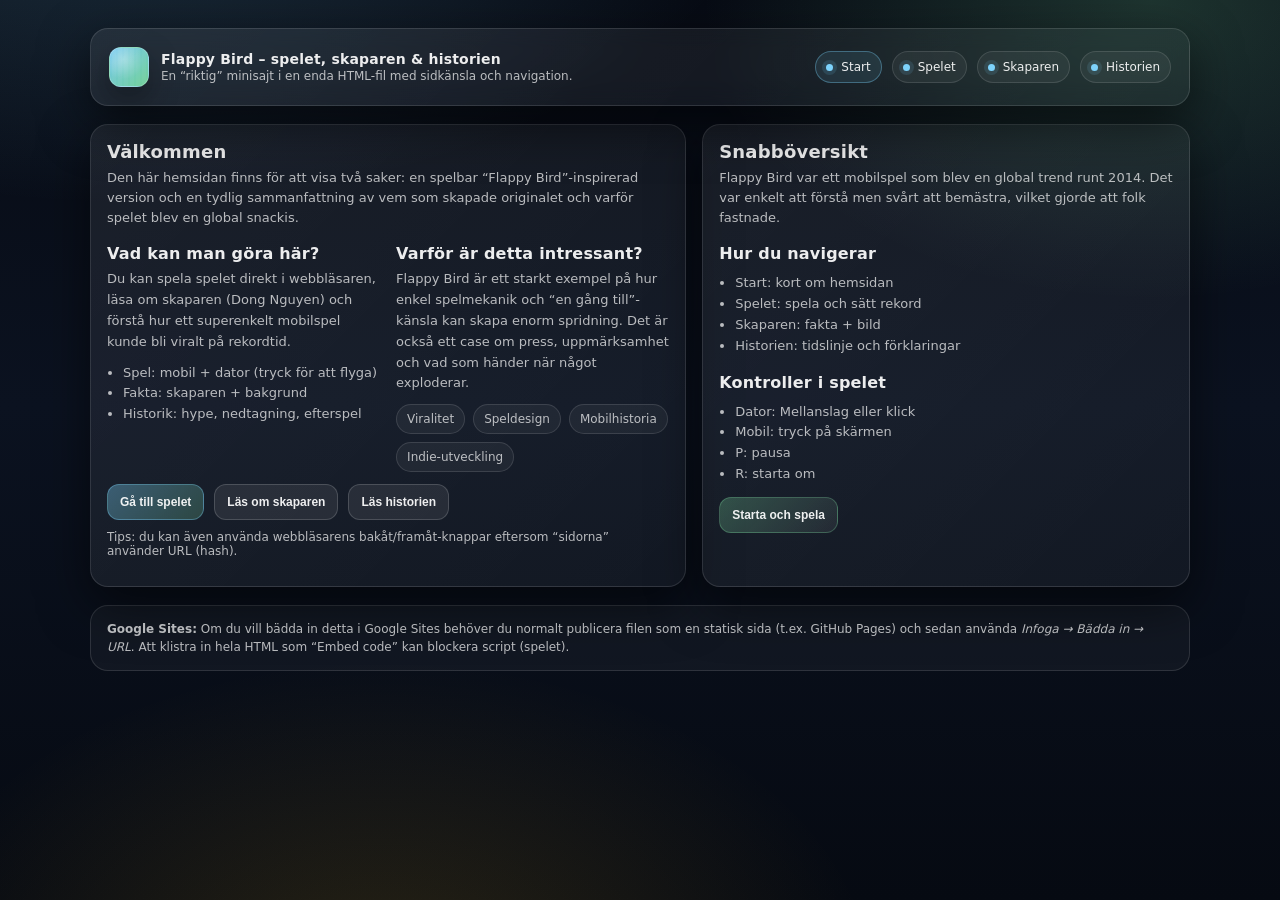
==== index.html @ 36558023 "Update the word 'Hello' to 'Goodbye'" ====
<!doctype html>
<html lang="sv">
<head>
  <meta charset="utf-8" />
  <meta name="viewport" content="width=device-width,initial-scale=1" />
  <title>Flappy Bird – Spelet, skaparen & historien</title>
  <meta name="description" content="Startsida + spel + fakta om skaparen + historien bakom Flappy Bird – i en enda HTML-fil." />
  <style>
    :root{
      --bg: #0b1220;
      --card: rgba(255,255,255,0.06);
      --card2: rgba(255,255,255,0.10);
      --text: rgba(255,255,255,0.92);
      --muted: rgba(255,255,255,0.70);
      --line: rgba(255,255,255,0.12);
      --accent: #7dd3fc;
      --good: #86efac;
      --warn: #fbbf24;
      --shadow: 0 18px 50px rgba(0,0,0,0.55);
      --radius: 18px;
    }

    *{box-sizing:border-box}
    body{
      margin:0;
      font-family: ui-sans-serif, system-ui, -apple-system, Segoe UI, Roboto, Helvetica, Arial;
      color:var(--text);
      background:
        radial-gradient(1200px 700px at 10% -20%, rgba(125,211,252,0.22), transparent 55%),
        radial-gradient(900px 600px at 90% 0%, rgba(134,239,172,0.18), transparent 50%),
        radial-gradient(900px 600px at 30% 110%, rgba(251,191,36,0.14), transparent 55%),
        linear-gradient(180deg, #070b14, #0b1220 45%, #060a12);
      min-height:100vh;
    }
    a{color:var(--accent); text-decoration:none}
    a:hover{text-decoration:underline}

    .container{
      width:min(1100px, 92vw);
      margin:0 auto;
      padding:28px 0 56px;
    }

    header{
      display:flex;
      align-items:center;
      justify-content:space-between;
      gap:16px;
      padding:18px 18px;
      border:1px solid var(--line);
      background:linear-gradient(135deg, rgba(255,255,255,0.08), rgba(255,255,255,0.04));
      border-radius:var(--radius);
      box-shadow: var(--shadow);
      position: sticky;
      top: 12px;
      backdrop-filter: blur(10px);
      z-index: 20;
    }

    @media (max-width: 880px){
      header{ position: relative; top: auto; }
    }

    .brand{
      display:flex;
      align-items:center;
      gap:12px;
      min-width: 240px;
    }
    .logo{
      width:40px;height:40px;border-radius:12px;
      background:
        radial-gradient(circle at 35% 30%, rgba(255,255,255,0.35), transparent 55%),
        linear-gradient(135deg, rgba(125,211,252,0.95), rgba(134,239,172,0.85));
      border:1px solid rgba(255,255,255,0.18);
      box-shadow: 0 12px 30px rgba(0,0,0,0.35);
      position:relative;
      overflow:hidden;
      flex: 0 0 auto;
    }
    .logo::after{
      content:"";
      position:absolute; inset:0;
      background:
        repeating-linear-gradient(90deg, rgba(0,0,0,0.18), rgba(0,0,0,0.18) 2px, transparent 2px, transparent 6px);
      opacity:0.25;
      mix-blend-mode: overlay;
    }
    .brand h1{
      font-size:14px;
      margin:0;
      letter-spacing:0.2px;
      font-weight:800;
      line-height:1.2;
    }
    .brand p{
      margin:2px 0 0;
      font-size:12px;
      color:var(--muted);
    }

    nav{
      display:flex;
      gap:10px;
      flex-wrap:wrap;
      justify-content:flex-end;
    }
    .chip{
      border:1px solid var(--line);
      background: rgba(255,255,255,0.05);
      color: var(--text);
      padding:8px 10px;
      border-radius:999px;
      font-size:12px;
      display:inline-flex;
      align-items:center;
      gap:8px;
      cursor:pointer;
      user-select:none;
      transition: transform .08s ease, background .2s ease, border-color .2s ease;
    }
    .chip:hover{
      background: rgba(255,255,255,0.08);
      border-color: rgba(255,255,255,0.20);
    }
    .chip.active{
      border-color: rgba(125,211,252,0.35);
      background: rgba(125,211,252,0.10);
    }
    .chip:active{ transform: translateY(1px); }
    .dot{
      width:7px;height:7px;border-radius:99px;background:var(--accent);
      box-shadow: 0 0 0 4px rgba(125,211,252,0.12);
    }

    .card{
      border:1px solid var(--line);
      background: linear-gradient(135deg, rgba(255,255,255,0.07), rgba(255,255,255,0.04));
      border-radius:var(--radius);
      box-shadow: var(--shadow);
      overflow:hidden;
    }
    .inner{ padding:16px; }

    .page{
      display:none;
      margin-top:18px;
    }
    .page.active{ display:block; }

    .hero{
      display:grid;
      grid-template-columns: 1.1fr 0.9fr;
      gap:16px;
      align-items:stretch;
    }
    @media (max-width: 900px){
      .hero{ grid-template-columns: 1fr; }
    }

    .title{
      display:flex; align-items:flex-start; justify-content:space-between; gap:14px;
    }
    .title h2{
      margin:0;
      font-size:18px;
      letter-spacing:0.2px;
    }
    .title p{ margin:6px 0 0; color:var(--muted); font-size:13px; line-height:1.55; }

    .grid{
      display:grid;
      grid-template-columns: 1fr;
      gap:16px;
      margin-top:16px;
    }
    @media (min-width: 900px){
      .grid{ grid-template-columns: 1fr 1fr; }
    }

    .section h3{
      margin:0 0 6px;
      font-size:16px;
      letter-spacing:0.2px;
    }
    .section p{
      margin:0;
      color:var(--muted);
      font-size:13px;
      line-height:1.6;
    }
    .bullets{
      margin:10px 0 0;
      padding-left:16px;
      color: var(--muted);
      font-size:13px;
      line-height:1.6;
    }
    .tagrow{
      display:flex;
      flex-wrap:wrap;
      gap:8px;
      margin-top:10px;
    }
    .tag{
      font-size:12px;
      color: var(--muted);
      border:1px solid var(--line);
      background: rgba(255,255,255,0.05);
      border-radius:999px;
      padding:7px 10px;
    }

    .actions{
      display:flex;
      gap:10px;
      flex-wrap:wrap;
      margin-top:12px;
    }
    button{
      border:1px solid rgba(255,255,255,0.16);
      background: rgba(255,255,255,0.08);
      color: var(--text);
      padding:10px 12px;
      border-radius:12px;
      font-size:12px;
      font-weight:800;
      cursor:pointer;
      transition: transform .08s ease, background .2s ease, border-color .2s ease;
    }
    button:hover{
      background: rgba(255,255,255,0.12);
      border-color: rgba(255,255,255,0.22);
    }
    button:active{ transform: translateY(1px); }
    button.primary{
      background: linear-gradient(135deg, rgba(125,211,252,0.35), rgba(134,239,172,0.20));
      border-color: rgba(125,211,252,0.35);
    }
    button.good{
      background: linear-gradient(135deg, rgba(134,239,172,0.25), rgba(255,255,255,0.06));
      border-color: rgba(134,239,172,0.25);
    }

    /* --- Game UI --- */
    .gameWrap{ padding: 14px 14px 16px; }
    .gameTop{
      display:flex;
      gap:10px;
      align-items:center;
      justify-content:space-between;
      flex-wrap:wrap;
      margin-bottom:10px;
    }
    .pill{
      display:inline-flex;
      gap:10px;
      align-items:center;
      border:1px solid var(--line);
      background: rgba(0,0,0,0.20);
      padding:8px 10px;
      border-radius:999px;
      font-size:12px;
      color: var(--muted);
    }
    .pill b{ color: var(--text); font-weight:900; letter-spacing:0.3px; }
    .btns{ display:flex; gap:8px; flex-wrap:wrap; }

    .canvasShell{
      border:1px solid rgba(255,255,255,0.14);
      border-radius:16px;
      background: rgba(0,0,0,0.25);
      overflow:hidden;
      position:relative;
    }
    canvas{ display:block; width:100%; height:auto; aspect-ratio: 9 / 14; }

    .overlay{
      position:absolute; inset:0;
      display:flex;
      align-items:center;
      justify-content:center;
      text-align:center;
      padding:18px;
      background: rgba(0,0,0,0.40);
      backdrop-filter: blur(6px);
    }
    .overlay.hidden{ display:none; }
    .panel{
      width:min(420px, 92%);
      border-radius:16px;
      border:1px solid rgba(255,255,255,0.16);
      background: linear-gradient(135deg, rgba(255,255,255,0.10), rgba(255,255,255,0.05));
      padding:16px;
      box-shadow: 0 25px 70px rgba(0,0,0,0.55);
    }
    .panel h3{
      margin:0 0 8px;
      font-size:16px;
      letter-spacing:0.2px;
    }
    .panel p{ margin:0; color: var(--muted); font-size:13px; line-height:1.45; }
    .panel .row{
      display:flex; gap:10px; justify-content:center; flex-wrap:wrap;
      margin-top:12px;
    }
    .kbd{
      display:inline-flex;
      align-items:center;
      gap:8px;
      border:1px solid rgba(255,255,255,0.14);
      padding:8px 10px;
      border-radius:12px;
      background: rgba(0,0,0,0.22);
      color: var(--muted);
      font-size:12px;
    }
    .kbd span{
      color: var(--text);
      font-weight:900;
      letter-spacing:0.2px;
    }

    /* --- Creator image --- */
    .creatorRow{
      display:grid;
      grid-template-columns: 0.85fr 1.15fr;
      gap:16px;
      align-items:start;
    }
    @media (max-width: 900px){
      .creatorRow{ grid-template-columns: 1fr; }
    }
    .photo{
      border:1px solid rgba(255,255,255,0.14);
      border-radius:16px;
      overflow:hidden;
      background: rgba(0,0,0,0.25);
    }
    .photo img{
      width:100%;
      display:block;
      aspect-ratio: 16 / 10;
      object-fit: cover;
    }
    .caption{
      padding:10px 12px;
      color: var(--muted);
      font-size:12px;
      border-top:1px solid rgba(255,255,255,0.12);
      background: rgba(0,0,0,0.18);
      line-height:1.45;
    }

    footer{
      margin-top:18px;
      padding:14px 16px;
      border:1px solid var(--line);
      background: rgba(255,255,255,0.04);
      border-radius:var(--radius);
      color: var(--muted);
      font-size:12px;
      line-height:1.5;
    }
    .small{ font-size:12px; color: var(--muted); }
  </style>
</head>

<body>
  <div class="container">
    <header>
      <div class="brand">
        <div class="logo" aria-hidden="true"></div>
        <div>
          <h1>Flappy Bird – spelet, skaparen & historien</h1>
          <p>En “riktig” minisajt i en enda HTML-fil med sidkänsla och navigation.</p>
        </div>
      </div>

      <nav aria-label="Meny">
        <div class="chip" data-route="#start"><span class="dot"></span> Start</div>
        <div class="chip" data-route="#spel"><span class="dot"></span> Spelet</div>
        <div class="chip" data-route="#skaparen"><span class="dot"></span> Skaparen</div>
        <div class="chip" data-route="#historien"><span class="dot"></span> Historien</div>
      </nav>
    </header>

    <!-- STARTSIDA -->
    <section class="page" id="page-start" aria-label="Startsida">
      <div class="hero">
        <div class="card">
          <div class="inner">
            <div class="title">
              <div>
                <h2>Välkommen</h2>
                <p>
                  Den här hemsidan finns för att visa två saker: en spelbar “Flappy Bird”-inspirerad version
                  och en tydlig sammanfattning av vem som skapade originalet och varför spelet blev en global snackis.
                </p>
              </div>
            </div>

            <div class="grid">
              <div class="section">
                <h3>Vad kan man göra här?</h3>
                <p>
                  Du kan spela spelet direkt i webbläsaren, läsa om skaparen (Dong Nguyen) och förstå
                  hur ett superenkelt mobilspel kunde bli viralt på rekordtid.
                </p>
                <ul class="bullets">
                  <li>Spel: mobil + dator (tryck för att flyga)</li>
                  <li>Fakta: skaparen + bakgrund</li>
                  <li>Historik: hype, nedtagning, efterspel</li>
                </ul>
              </div>

              <div class="section">
                <h3>Varför är detta intressant?</h3>
                <p>
                  Flappy Bird är ett starkt exempel på hur enkel spelmekanik och “en gång till”-känsla kan skapa
                  enorm spridning. Det är också ett case om press, uppmärksamhet och vad som händer när något exploderar.
                </p>
                <div class="tagrow">
                  <div class="tag">Viralitet</div>
                  <div class="tag">Speldesign</div>
                  <div class="tag">Mobilhistoria</div>
                  <div class="tag">Indie-utveckling</div>
                </div>
              </div>
            </div>

            <div class="actions">
              <button class="primary" data-route="#spel">Gå till spelet</button>
              <button data-route="#skaparen">Läs om skaparen</button>
              <button data-route="#historien">Läs historien</button>
            </div>

            <p class="small" style="margin-top:10px;">
              Tips: du kan även använda webbläsarens bakåt/framåt-knappar eftersom “sidorna” använder URL (hash).
            </p>
          </div>
        </div>

        <div class="card">
          <div class="inner">
            <div class="title">
              <div>
                <h2>Snabböversikt</h2>
                <p>
                  Flappy Bird var ett mobilspel som blev en global trend runt 2014.
                  Det var enkelt att förstå men svårt att bemästra, vilket gjorde att folk fastnade.
                </p>
              </div>
            </div>

            <div class="grid" style="grid-template-columns: 1fr;">
              <div class="section">
                <h3>Hur du navigerar</h3>
                <ul class="bullets">
                  <li>Start: kort om hemsidan</li>
                  <li>Spelet: spela och sätt rekord</li>
                  <li>Skaparen: fakta + bild</li>
                  <li>Historien: tidslinje och förklaringar</li>
                </ul>
              </div>

              <div class="section">
                <h3>Kontroller i spelet</h3>
                <ul class="bullets">
                  <li>Dator: Mellanslag eller klick</li>
                  <li>Mobil: tryck på skärmen</li>
                  <li>P: pausa</li>
                  <li>R: starta om</li>
                </ul>
              </div>
            </div>

            <div class="actions">
              <button class="good" data-route="#spel">Starta och spela</button>
            </div>
          </div>
        </div>
      </div>
    </section>

    <!-- SPEL -->
    <section class="page" id="page-spel" aria-label="Spelet">
      <div class="card">
        <div class="gameWrap">
          <div class="gameTop">
            <div class="pill" title="Poäng">
              Poäng: <b id="score">0</b> • Bästa: <b id="best">0</b>
            </div>
            <div class="btns">
              <button class="primary" id="startBtn">Starta</button>
              <button id="restartBtn">Starta om</button>
              <button id="pauseBtn">Pausa</button>
              <button id="backToStartBtn">Till startsidan</button>
            </div>
          </div>

          <div class="canvasShell">
            <canvas id="game" width="450" height="700" aria-label="Flappy Bird-inspirerat spel"></canvas>

            <div class="overlay" id="startOverlay">
              <div class="panel">
                <h3>Tryck för att flyga</h3>
                <p>
                  Dator: <b>MELLANSLAG</b> eller klick.<br/>
                  Mobil: tryck på skärmen.
                </p>
                <div class="row">
                  <div class="kbd">Kontroll: <span>Space</span> / <span>Tap</span></div>
                  <button class="primary" id="overlayStart">Starta spelet</button>
                </div>
                <p class="small" style="margin-top:10px;">
                  Tips: små, jämna tryck är bättre än paniktryck.
                </p>
              </div>
            </div>

            <div class="overlay hidden" id="gameOverOverlay">
              <div class="panel">
                <h3>Game Over</h3>
                <p>Du kraschade. Vill du försöka igen?</p>
                <div class="row">
                  <div class="kbd">Poäng: <span id="finalScore">0</span></div>
                  <button class="primary" id="overlayRestart">Starta om</button>
                </div>
              </div>
            </div>
          </div>

          <div class="tagrow" aria-label="Info">
            <div class="tag">Canvas • Ingen backend</div>
            <div class="tag">Mobilvänlig</div>
            <div class="tag">Poäng + Bästa</div>
            <div class="tag">Paus + Restart</div>
          </div>
        </div>
      </div>
    </section>

    <!-- SKAPAREN -->
    <section class="page" id="page-skaparen" aria-label="Skaparen">
      <div class="card">
        <div class="inner">
          <div class="title">
            <div>
              <h2>Skaparen</h2>
              <p>
                Flappy Bird skapades av den vietnamesiske utvecklaren <b>Dong Nguyen</b> (Nguyễn Hà Đông),
                via hans indie-studio <b>.Gears</b>. Spelet visar hur en enkel idé kan bli ett globalt fenomen.
              </p>
            </div>
          </div>

          <div class="creatorRow" style="margin-top:12px;">
            <div class="photo">
              <!-- Bildkälla: ABC News (direktlänk till bild) -->
              <img
                src="https://s.abcnews.com/images/Technology/gty_flappy_bird_nguyen_ha_dong_wy_140211_16x9_992.jpg?w=1200"
                alt="Dong Nguyen i en kaffebar i Hanoi (2014)"
                loading="lazy"
              />
              <div class="caption">
                Dong Nguyen (2014). Foto används här som illustration. Källa: ABC News / AFP/Getty.
              </div>
            </div>

            <div class="section">
              <h3>Vem är han?</h3>
              <p>
                Dong Nguyen är en indie-utvecklare från Vietnam. Han har beskrivit att han gillar en minimalistisk
                designfilosofi: ett spel, en tydlig idé, och sedan finslipa känslan tills det blir “tight”.
              </p>

              <ul class="bullets">
                <li>Indie-utvecklare (små team/solo)</li>
                <li>Skapade Flappy Bird 2013</li>
                <li>Studio: .Gears</li>
              </ul>

              <h3 style="margin-top:12px;">Varför han blev känd</h3>
              <p>
                När spelet toppade listor och spreds viralt blev han snabbt en central person i nyheter och sociala medier.
                Det ökade trycket runt spelet är en del av berättelsen.
              </p>

              <div class="actions">
                <button class="primary" data-route="#spel">Spela spelet</button>
                <button data-route="#historien">Gå till historien</button>
                <button data-route="#start">Till startsidan</button>
              </div>
            </div>
          </div>

          <div class="tagrow" style="margin-top:12px;">
            <div class="tag">Indie</div>
            <div class="tag">.Gears</div>
            <div class="tag">Viral framgång</div>
            <div class="tag">Mobilspel</div>
          </div>
        </div>
      </div>
    </section>

    <!-- HISTORIEN -->
    <section class="page" id="page-historien" aria-label="Historien">
      <div class="card">
        <div class="inner">
          <div class="title">
            <div>
              <h2>Historien bakom Flappy Bird</h2>
              <p>
                Flappy Bird släpptes 2013 men blev en “sleeper hit” som exploderade i början av 2014.
                Spelets enkelhet + höga svårighetsgrad gjorde att folk delade klipp, reaktioner och rekordförsök.
              </p>
            </div>
          </div>

          <div class="grid">
            <div class="section">
              <h3>Varför spelet fastnade</h3>
              <p>
                Spelet har en extremt tydlig loop: du dör snabbt, startar om direkt och känner att “nästa gång går det”.
                Den här typen av friktion + korta rundor kan skapa stark motivation att försöka igen.
              </p>
              <ul class="bullets">
                <li>Korta försök (snabb feedback)</li>
                <li>Enkel kontroll (1 knapp / 1 tryck)</li>
                <li>Svårt att bemästra (precision)</li>
              </ul>
            </div>

            <div class="section">
              <h3>En förenklad tidslinje</h3>
              <ul class="bullets">
                <li><b>2013:</b> Spelet släpps på iOS.</li>
                <li><b>Jan 2014:</b> Stiger snabbt på topplistor och blir viralt.</li>
                <li><b>Feb 2014:</b> Skaparen tar ned spelet från appbutikerna.</li>
                <li><b>Efteråt:</b> Flappy Bird blir ett internetfenomen och inspirerar många kopior.</li>
              </ul>
              <p class="small" style="margin-top:10px;">
                Den här hemsidan är en skol-/projektvänlig sammanfattning med en spelbar inspirerad variant.
              </p>
            </div>
          </div>

          <div class="section" style="margin-top:12px;">
            <h3>Vad man kan lära sig av caset</h3>
            <p>
              Flappy Bird visar hur speldesign inte alltid handlar om “mest content”, utan om känsla, tempo och tydliga regler.
              Samtidigt är det ett case om press, uppmärksamhet och hur snabbt något kan skala bortom vad skaparen tänkt.
            </p>
            <div class="actions">
              <button class="primary" data-route="#spel">Gå till spelet</button>
              <button data-route="#skaparen">Till skaparen</button>
              <button data-route="#start">Till startsidan</button>
            </div>
          </div>

          <div class="tagrow" style="margin-top:12px;">
            <div class="tag">Spel-loop</div>
            <div class="tag">Svårighetskurva</div>
            <div class="tag">Viralitet</div>
            <div class="tag">Kulturfenomen</div>
          </div>
        </div>
      </div>
    </section>

    <footer>
      <b>Google Sites:</b> Om du vill bädda in detta i Google Sites behöver du normalt publicera filen som en statisk sida (t.ex. GitHub Pages)
      och sedan använda <i>Infoga → Bädda in → URL</i>. Att klistra in hela HTML som “Embed code” kan blockera script (spelet).
    </footer>
  </div>

  <script>
    // =========================
    // ROUTER (hash-baserade “sidor”)
    // =========================
    const routes = {
      "#start": "page-start",
      "#spel": "page-spel",
      "#skaparen": "page-skaparen",
      "#historien": "page-historien"
    };

    function setActiveNav(hash){
      document.querySelectorAll("nav .chip").forEach(ch => {
        ch.classList.toggle("active", ch.getAttribute("data-route") === hash);
      });
    }

    function showPage(hash){
      if (!routes[hash]) hash = "#start";
      const pageId = routes[hash];

      document.querySelectorAll(".page").forEach(p => p.classList.remove("active"));
      const page = document.getElementById(pageId);
      if (page) page.classList.add("active");

      setActiveNav(hash);

      // Pausa spelet om man lämnar spelsidan
      if (hash !== "#spel") gameSetSoftPaused(true);
      if (hash === "#spel") gameSetSoftPaused(false);
    }

    function go(hash){
      if (!routes[hash]) hash = "#start";
      if (location.hash !== hash) location.hash = hash;
      else showPage(hash);
    }

    document.querySelectorAll("[data-route]").forEach(el => {
      el.addEventListener("click", () => go(el.getAttribute("data-route")));
    });

    window.addEventListener("hashchange", () => showPage(location.hash));

    // Standard-route
    if (!location.hash) location.hash = "#start";
    showPage(location.hash);

    // =========================
    // FLAPPY-STYLE GAME (canvas)
    // =========================
    const canvas = document.getElementById("game");
    const ctx = canvas.getContext("2d");

    const scoreEl = document.getElementById("score");
    const bestEl  = document.getElementById("best");

    const startOverlay = document.getElementById("startOverlay");
    const gameOverOverlay = document.getElementById("gameOverOverlay");
    const finalScoreEl = document.getElementById("finalScore");

    const startBtn = document.getElementById("startBtn");
    const restartBtn = document.getElementById("restartBtn");
    const pauseBtn = document.getElementById("pauseBtn");
    const overlayStart = document.getElementById("overlayStart");
    const overlayRestart = document.getElementById("overlayRestart");
    const backToStartBtn = document.getElementById("backToStartBtn");

    backToStartBtn.addEventListener("click", () => go("#start"));

    const STORAGE_KEY = "flappy_history_best_v2";
    let bestScore = Number(localStorage.getItem(STORAGE_KEY) || 0);
    bestEl.textContent = bestScore;

    // Canvas scaling (HiDPI)
    function fitCanvas() {
      const rect = canvas.getBoundingClientRect();
      const dpr = Math.max(1, Math.min(2, window.devicePixelRatio || 1));
      const w = Math.round(rect.width * dpr);
      const h = Math.round((rect.width * (700/450)) * dpr); // keep ratio
      canvas.width = w;
      canvas.height = h;
    }
    window.addEventListener("resize", fitCanvas);
    setTimeout(fitCanvas, 50);

    // Game state
    let running = false;
    let paused = false;
    let softPaused = false; // auto-paus när man byter “sida”
    let gameOver = false;

    const state = {
      t: 0,
      speed: 2.6,
      gravity: 0.55,
      flap: -9.2,
      gap: 160,
      pipeW: 78,
      pipeEvery: 105,
      groundH: 78,
      score: 0,
      pipes: [],
      bird: { x: 0, y: 0, vy: 0, r: 16 }
    };

    function gameSetSoftPaused(val){
      softPaused = !!val;
    }

    function resetGame() {
      state.t = 0;
      state.speed = 2.6;
      state.gravity = 0.55;
      state.flap = -9.2;
      state.gap = 160;
      state.pipeW = 78;
      state.pipeEvery = 105;
      state.score = 0;
      state.pipes = [];
      state.bird.x = canvas.width * 0.28;
      state.bird.y = canvas.height * 0.42;
      state.bird.vy = 0;
      state.bird.r = Math.max(14, Math.min(18, canvas.width * 0.035));

      scoreEl.textContent = "0";
      gameOver = false;
      paused = false;
      pauseBtn.textContent = "Pausa";

      startOverlay.classList.add("hidden");
      gameOverOverlay.classList.add("hidden");
    }

    function setGameOver() {
      running = false;
      gameOver = true;
      finalScoreEl.textContent = state.score;

      if (state.score > bestScore) {
        bestScore = state.score;
        localStorage.setItem(STORAGE_KEY, String(bestScore));
        bestEl.textContent = bestScore;
      }
      gameOverOverlay.classList.remove("hidden");
    }

    function spawnPipe() {
      const marginTop = 60;
      const marginBottom = state.groundH + 80;
      const available = canvas.height - marginTop - marginBottom - state.gap;
      const topH = marginTop + Math.random() * Math.max(60, available);
      state.pipes.push({ x: canvas.width + state.pipeW, topH, passed: false });
    }

    function flap() {
      // Bara reagera om man är på spelsidan
      if (location.hash !== "#spel") return;

      if (!running && !gameOver) startGame();
      if (gameOver) return;
      if (paused || softPaused) return;
      state.bird.vy = state.flap;
    }

    function startGame() {
      resetGame();
      running = true;
      startOverlay.classList.add("hidden");
    }

    function restartGame() {
      resetGame();
      running = true;
    }

    function togglePause() {
      if (gameOver) return;
      if (!running) return;
      paused = !paused;
      pauseBtn.textContent = paused ? "Fortsätt" : "Pausa";
    }

    // Buttons
    startBtn.addEventListener("click", () => { if (!running) startGame(); });
    restartBtn.addEventListener("click", () => restartGame());
    pauseBtn.addEventListener("click", () => togglePause());
    overlayStart.addEventListener("click", () => startGame());
    overlayRestart.addEventListener("click", () => restartGame());

    // Keyboard
    window.addEventListener("keydown", (e) => {
      if (e.code === "Space") { e.preventDefault(); flap(); }
      if (e.code === "KeyP") { e.preventDefault(); if (location.hash === "#spel") togglePause(); }
      if (e.code === "KeyR") { e.preventDefault(); if (location.hash === "#spel") restartGame(); }
    }, { passive:false });

    // Touch/click on canvas
    canvas.addEventListener("pointerdown", (e) => {
      e.preventDefault();
      flap();
    }, { passive:false });

    // Drawing helpers
    function roundRect(x,y,w,h,r){
      const rr = Math.min(r, w/2, h/2);
      ctx.beginPath();
      ctx.moveTo(x+rr, y);
      ctx.arcTo(x+w, y, x+w, y+h, rr);
      ctx.arcTo(x+w, y+h, x, y+h, rr);
      ctx.arcTo(x, y+h, x, y, rr);
      ctx.arcTo(x, y, x+w, y, rr);
      ctx.closePath();
    }

    function drawBackground() {
      const g = ctx.createLinearGradient(0,0,0,canvas.height);
      g.addColorStop(0, "rgba(125,211,252,0.18)");
      g.addColorStop(0.55, "rgba(255,255,255,0.02)");
      g.addColorStop(1, "rgba(0,0,0,0.25)");
      ctx.fillStyle = g;
      ctx.fillRect(0,0,canvas.width,canvas.height);

      ctx.globalAlpha = 0.18;
      for (let i=0;i<28;i++){
        const x = (i*97 + (state.t*0.2)) % canvas.width;
        const y = (i*53) % (canvas.height*0.65);
        ctx.beginPath();
        ctx.arc(x, y, 1.3, 0, Math.PI*2);
        ctx.fillStyle = "white";
        ctx.fill();
      }
      ctx.globalAlpha = 1;

      ctx.globalAlpha = 0.20;
      ctx.fillStyle = "rgba(134,239,172,0.55)";
      ctx.beginPath();
      const baseY = canvas.height - state.groundH - 38;
      ctx.moveTo(0, baseY);
      for (let x=0; x<=canvas.width; x+=30){
        const y = baseY - 18*Math.sin((x+state.t*1.1)/90) - 9*Math.sin((x+state.t*0.9)/44);
        ctx.lineTo(x, y);
      }
      ctx.lineTo(canvas.width, canvas.height);
      ctx.lineTo(0, canvas.height);
      ctx.closePath();
      ctx.fill();
      ctx.globalAlpha = 1;
    }

    function drawGround() {
      const y = canvas.height - state.groundH;
      ctx.fillStyle = "rgba(0,0,0,0.35)";
      ctx.fillRect(0, y, canvas.width, state.groundH);

      ctx.fillStyle = "rgba(255,255,255,0.12)";
      ctx.fillRect(0, y, canvas.width, 2);

      ctx.globalAlpha = 0.18;
      const stripeW = 26;
      const offset = (state.t * state.speed * 2) % (stripeW*2);
      for (let x=-offset; x<canvas.width+stripeW*2; x+=stripeW*2){
        ctx.fillStyle = "rgba(255,255,255,0.35)";
        ctx.fillRect(x, y+16, stripeW, 10);
      }
      ctx.globalAlpha = 1;
    }

    function drawPipes() {
      const pipeColor = "rgba(125,211,252,0.22)";
      const pipeEdge  = "rgba(255,255,255,0.20)";
      const pipeDark  = "rgba(0,0,0,0.25)";

      for (const p of state.pipes) {
        const x = p.x;
        const topH = p.topH;
        const gap = state.gap;
        const yTop = 0;
        const yBottom = topH + gap;
        const bottomH = (canvas.height - state.groundH) - yBottom;

        ctx.fillStyle = pipeColor;
        roundRect(x, yTop, state.pipeW, topH, 14);
        ctx.fill();

        ctx.fillStyle = pipeColor;
        roundRect(x, yBottom, state.pipeW, bottomH, 14);
        ctx.fill();

        ctx.strokeStyle = pipeEdge;
        ctx.lineWidth = 2;
        ctx.stroke();

        ctx.fillStyle = pipeDark;
        roundRect(x-6, topH-22, state.pipeW+12, 22, 12);
        ctx.fill();

        ctx.fillStyle = pipeDark;
        roundRect(x-6, yBottom, state.pipeW+12, 22, 12);
        ctx.fill();
      }
    }

    function drawBird() {
      const b = state.bird;
      ctx.save();
      ctx.translate(b.x, b.y);
      const tilt = Math.max(-0.6, Math.min(0.8, b.vy / 12));
      ctx.rotate(tilt);

      ctx.globalAlpha = 0.25;
      ctx.beginPath();
      ctx.ellipse(4, 10, b.r*0.85, b.r*0.55, 0, 0, Math.PI*2);
      ctx.fillStyle = "rgba(0,0,0,0.55)";
      ctx.fill();
      ctx.globalAlpha = 1;

      const g = ctx.createLinearGradient(-b.r, -b.r, b.r, b.r);
      g.addColorStop(0, "rgba(251,191,36,0.95)");
      g.addColorStop(1, "rgba(125,211,252,0.75)");
      ctx.fillStyle = g;
      ctx.beginPath();
      ctx.arc(0, 0, b.r, 0, Math.PI*2);
      ctx.fill();

      ctx.fillStyle = "rgba(255,255,255,0.20)";
      ctx.beginPath();
      ctx.ellipse(-3, 2, b.r*0.55, b.r*0.35, 0.3, 0, Math.PI*2);
      ctx.fill();

      ctx.fillStyle = "rgba(255,255,255,0.9)";
      ctx.beginPath();
      ctx.arc(b.r*0.35, -b.r*0.18, b.r*0.28, 0, Math.PI*2);
      ctx.fill();
      ctx.fillStyle = "rgba(0,0,0,0.65)";
      ctx.beginPath();
      ctx.arc(b.r*0.42, -b.r*0.16, b.r*0.12, 0, Math.PI*2);
      ctx.fill();

      ctx.fillStyle = "rgba(255,255,255,0.12)";
      ctx.strokeStyle = "rgba(255,255,255,0.18)";
      ctx.lineWidth = 1;
      ctx.beginPath();
      ctx.moveTo(b.r*0.75, b.r*0.10);
      ctx.lineTo(b.r*1.35, b.r*0.02);
      ctx.lineTo(b.r*0.78, b.r*0.30);
      ctx.closePath();
      ctx.fill();
      ctx.stroke();

      ctx.restore();
    }

    function drawHUD() {
      ctx.globalAlpha = 0.9;
      ctx.fillStyle = "rgba(0,0,0,0.35)";
      roundRect(10, 10, 190, 30, 10);
      ctx.fill();

      ctx.fillStyle = "rgba(255,255,255,0.85)";
      ctx.font = `700 ${Math.max(12, canvas.width*0.03)}px system-ui, sans-serif`;
      ctx.fillText(`Space/Tap • P=paus • R=om`, 18, 31);
      ctx.globalAlpha = 1;
    }

    function collidePipe(p) {
      const b = state.bird;
      const bx = b.x, by = b.y, br = b.r;
      const px = p.x, pw = state.pipeW;
      const topH = p.topH;
      const gap = state.gap;
      const bottomY = topH + gap;
      const playBottom = canvas.height - state.groundH;

      const withinX = (bx + br > px) && (bx - br < px + pw);
      if (!withinX) return false;

      if (by - br < topH) return true;
      if (by + br > bottomY && by + br < playBottom + br) return true;

      return false;
    }

    function step() {
      state.t++;

      const canRun = running && !paused && !softPaused && (location.hash === "#spel");

      if (canRun) {
        state.speed = Math.min(5.0, state.speed + 0.0009);
        state.gap = Math.max(130, state.gap - 0.003);
        if (state.t % state.pipeEvery === 0) spawnPipe();

        state.bird.vy += state.gravity;
        state.bird.y  += state.bird.vy;

        for (const p of state.pipes) p.x -= state.speed;
        state.pipes = state.pipes.filter(p => p.x + state.pipeW > -40);

        for (const p of state.pipes) {
          const passX = p.x + state.pipeW;
          if (!p.passed && passX < state.bird.x - state.bird.r) {
            p.passed = true;
            state.score++;
            scoreEl.textContent = String(state.score);
          }
        }

        const ceiling = 0;
        const groundY = canvas.height - state.groundH;
        if (state.bird.y - state.bird.r < ceiling) {
          state.bird.y = ceiling + state.bird.r;
          state.bird.vy = 0;
        }
        if (state.bird.y + state.bird.r > groundY) {
          state.bird.y = groundY - state.bird.r;
          setGameOver();
        }

        for (const p of state.pipes) {
          if (collidePipe(p)) { setGameOver(); break; }
        }
      }

      ctx.clearRect(0,0,canvas.width,canvas.height);
      drawBackground();
      drawPipes();
      drawGround();
      drawBird();
      drawHUD();

      if (!running && !gameOver) startOverlay.classList.remove("hidden");
      if (location.hash !== "#spel") startOverlay.classList.add("hidden"); // göm overlays när man inte är i spelet

      requestAnimationFrame(step);
    }

    // Init
    resetGame();
    running = false;
    startOverlay.classList.add("hidden");
    requestAnimationFrame(step);
  </script>
</body>
</html>
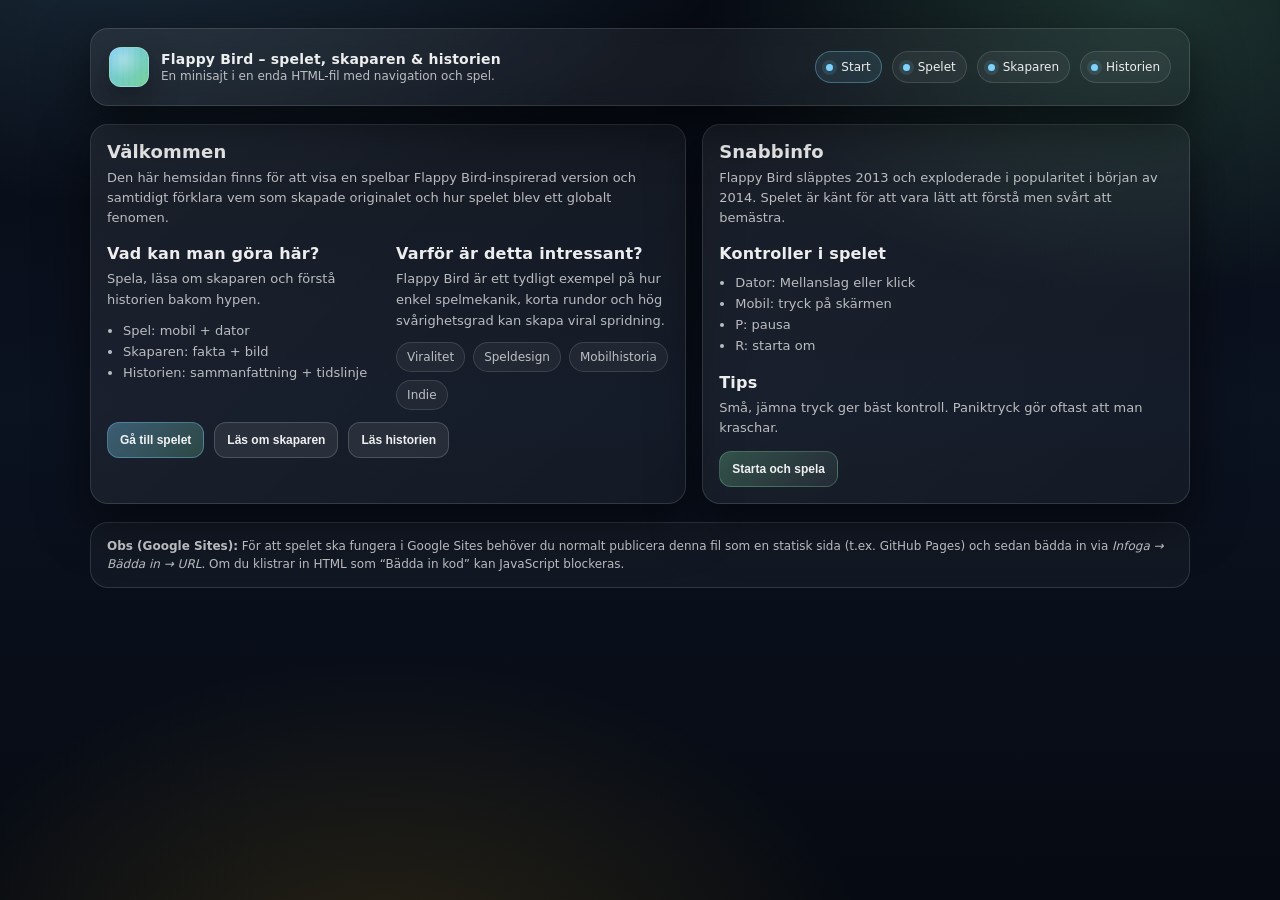
==== commit bc11f326: "Refactor HTML and CSS for clarity and consistency" ====
--- a/index.html
+++ b/index.html
@@ -8,14 +8,10 @@
   <style>
     :root{
       --bg: #0b1220;
-      --card: rgba(255,255,255,0.06);
-      --card2: rgba(255,255,255,0.10);
       --text: rgba(255,255,255,0.92);
       --muted: rgba(255,255,255,0.70);
       --line: rgba(255,255,255,0.12);
       --accent: #7dd3fc;
-      --good: #86efac;
-      --warn: #fbbf24;
       --shadow: 0 18px 50px rgba(0,0,0,0.55);
       --radius: 18px;
     }
@@ -56,7 +52,6 @@
       backdrop-filter: blur(10px);
       z-index: 20;
     }
-
     @media (max-width: 880px){
       header{ position: relative; top: auto; }
     }
@@ -81,8 +76,7 @@
     .logo::after{
       content:"";
       position:absolute; inset:0;
-      background:
-        repeating-linear-gradient(90deg, rgba(0,0,0,0.18), rgba(0,0,0,0.18) 2px, transparent 2px, transparent 6px);
+      background: repeating-linear-gradient(90deg, rgba(0,0,0,0.18), rgba(0,0,0,0.18) 2px, transparent 2px, transparent 6px);
       opacity:0.25;
       mix-blend-mode: overlay;
     }
@@ -90,7 +84,7 @@
       font-size:14px;
       margin:0;
       letter-spacing:0.2px;
-      font-weight:800;
+      font-weight:900;
       line-height:1.2;
     }
     .brand p{
@@ -224,7 +218,7 @@
       padding:10px 12px;
       border-radius:12px;
       font-size:12px;
-      font-weight:800;
+      font-weight:900;
       cursor:pointer;
       transition: transform .08s ease, background .2s ease, border-color .2s ease;
     }
@@ -242,7 +236,7 @@
       border-color: rgba(134,239,172,0.25);
     }
 
-    /* --- Game UI --- */
+    /* Game UI */
     .gameWrap{ padding: 14px 14px 16px; }
     .gameTop{
       display:flex;
@@ -321,7 +315,7 @@
       letter-spacing:0.2px;
     }
 
-    /* --- Creator image --- */
+    /* Creator */
     .creatorRow{
       display:grid;
       grid-template-columns: 0.85fr 1.15fr;
@@ -362,7 +356,6 @@
       font-size:12px;
       line-height:1.5;
     }
-    .small{ font-size:12px; color: var(--muted); }
   </style>
 </head>
 
@@ -373,7 +366,7 @@
         <div class="logo" aria-hidden="true"></div>
         <div>
           <h1>Flappy Bird – spelet, skaparen & historien</h1>
-          <p>En “riktig” minisajt i en enda HTML-fil med sidkänsla och navigation.</p>
+          <p>En minisajt i en enda HTML-fil med navigation och spel.</p>
         </div>
       </div>
 
@@ -385,7 +378,7 @@
       </nav>
     </header>
 
-    <!-- STARTSIDA -->
+    <!-- START -->
     <section class="page" id="page-start" aria-label="Startsida">
       <div class="hero">
         <div class="card">
@@ -394,8 +387,8 @@
               <div>
                 <h2>Välkommen</h2>
                 <p>
-                  Den här hemsidan finns för att visa två saker: en spelbar “Flappy Bird”-inspirerad version
-                  och en tydlig sammanfattning av vem som skapade originalet och varför spelet blev en global snackis.
+                  Den här hemsidan finns för att visa en spelbar Flappy Bird-inspirerad version och samtidigt förklara
+                  vem som skapade originalet och hur spelet blev ett globalt fenomen.
                 </p>
               </div>
             </div>
@@ -403,28 +396,25 @@
             <div class="grid">
               <div class="section">
                 <h3>Vad kan man göra här?</h3>
-                <p>
-                  Du kan spela spelet direkt i webbläsaren, läsa om skaparen (Dong Nguyen) och förstå
-                  hur ett superenkelt mobilspel kunde bli viralt på rekordtid.
-                </p>
+                <p>Spela, läsa om skaparen och förstå historien bakom hypen.</p>
                 <ul class="bullets">
-                  <li>Spel: mobil + dator (tryck för att flyga)</li>
-                  <li>Fakta: skaparen + bakgrund</li>
-                  <li>Historik: hype, nedtagning, efterspel</li>
+                  <li>Spel: mobil + dator</li>
+                  <li>Skaparen: fakta + bild</li>
+                  <li>Historien: sammanfattning + tidslinje</li>
                 </ul>
               </div>
 
               <div class="section">
                 <h3>Varför är detta intressant?</h3>
                 <p>
-                  Flappy Bird är ett starkt exempel på hur enkel spelmekanik och “en gång till”-känsla kan skapa
-                  enorm spridning. Det är också ett case om press, uppmärksamhet och vad som händer när något exploderar.
+                  Flappy Bird är ett tydligt exempel på hur enkel spelmekanik, korta rundor och hög svårighetsgrad
+                  kan skapa viral spridning.
                 </p>
                 <div class="tagrow">
                   <div class="tag">Viralitet</div>
                   <div class="tag">Speldesign</div>
                   <div class="tag">Mobilhistoria</div>
-                  <div class="tag">Indie-utveckling</div>
+                  <div class="tag">Indie</div>
                 </div>
               </div>
             </div>
@@ -434,10 +424,6 @@
               <button data-route="#skaparen">Läs om skaparen</button>
               <button data-route="#historien">Läs historien</button>
             </div>
-
-            <p class="small" style="margin-top:10px;">
-              Tips: du kan även använda webbläsarens bakåt/framåt-knappar eftersom “sidorna” använder URL (hash).
-            </p>
           </div>
         </div>
 
@@ -445,25 +431,15 @@
           <div class="inner">
             <div class="title">
               <div>
-                <h2>Snabböversikt</h2>
+                <h2>Snabbinfo</h2>
                 <p>
-                  Flappy Bird var ett mobilspel som blev en global trend runt 2014.
-                  Det var enkelt att förstå men svårt att bemästra, vilket gjorde att folk fastnade.
+                  Flappy Bird släpptes 2013 och exploderade i popularitet i början av 2014.
+                  Spelet är känt för att vara lätt att förstå men svårt att bemästra.
                 </p>
               </div>
             </div>
 
             <div class="grid" style="grid-template-columns: 1fr;">
-              <div class="section">
-                <h3>Hur du navigerar</h3>
-                <ul class="bullets">
-                  <li>Start: kort om hemsidan</li>
-                  <li>Spelet: spela och sätt rekord</li>
-                  <li>Skaparen: fakta + bild</li>
-                  <li>Historien: tidslinje och förklaringar</li>
-                </ul>
-              </div>
-
               <div class="section">
                 <h3>Kontroller i spelet</h3>
                 <ul class="bullets">
@@ -472,6 +448,10 @@
                   <li>P: pausa</li>
                   <li>R: starta om</li>
                 </ul>
+              </div>
+              <div class="section">
+                <h3>Tips</h3>
+                <p>Små, jämna tryck ger bäst kontroll. Paniktryck gör oftast att man kraschar.</p>
               </div>
             </div>
 
@@ -513,9 +493,6 @@
                   <div class="kbd">Kontroll: <span>Space</span> / <span>Tap</span></div>
                   <button class="primary" id="overlayStart">Starta spelet</button>
                 </div>
-                <p class="small" style="margin-top:10px;">
-                  Tips: små, jämna tryck är bättre än paniktryck.
-                </p>
               </div>
             </div>
 
@@ -531,8 +508,8 @@
             </div>
           </div>
 
-          <div class="tagrow" aria-label="Info">
-            <div class="tag">Canvas • Ingen backend</div>
+          <div class="tagrow">
+            <div class="tag">Canvas</div>
             <div class="tag">Mobilvänlig</div>
             <div class="tag">Poäng + Bästa</div>
             <div class="tag">Paus + Restart</div>
@@ -550,42 +527,34 @@
               <h2>Skaparen</h2>
               <p>
                 Flappy Bird skapades av den vietnamesiske utvecklaren <b>Dong Nguyen</b> (Nguyễn Hà Đông),
-                via hans indie-studio <b>.Gears</b>. Spelet visar hur en enkel idé kan bli ett globalt fenomen.
+                via hans indie-studio <b>.Gears</b>.
               </p>
             </div>
           </div>
 
           <div class="creatorRow" style="margin-top:12px;">
             <div class="photo">
-              <!-- Bildkälla: ABC News (direktlänk till bild) -->
               <img
                 src="https://s.abcnews.com/images/Technology/gty_flappy_bird_nguyen_ha_dong_wy_140211_16x9_992.jpg?w=1200"
-                alt="Dong Nguyen i en kaffebar i Hanoi (2014)"
+                alt="Dong Nguyen (2014)"
                 loading="lazy"
               />
               <div class="caption">
-                Dong Nguyen (2014). Foto används här som illustration. Källa: ABC News / AFP/Getty.
+                Dong Nguyen (2014). Bildkälla: ABC News / AFP/Getty (illustrativ).
               </div>
             </div>
 
             <div class="section">
               <h3>Vem är han?</h3>
               <p>
-                Dong Nguyen är en indie-utvecklare från Vietnam. Han har beskrivit att han gillar en minimalistisk
-                designfilosofi: ett spel, en tydlig idé, och sedan finslipa känslan tills det blir “tight”.
+                Dong Nguyen är en indie-utvecklare från Vietnam. Flappy Bird är ett exempel på hur en enkel idé,
+                bra spelkänsla och tajt mekanik kan skapa en enorm framgång.
               </p>
-
               <ul class="bullets">
-                <li>Indie-utvecklare (små team/solo)</li>
-                <li>Skapade Flappy Bird 2013</li>
+                <li>Indie-utvecklare</li>
+                <li>Flappy Bird släpptes 2013</li>
                 <li>Studio: .Gears</li>
               </ul>
-
-              <h3 style="margin-top:12px;">Varför han blev känd</h3>
-              <p>
-                När spelet toppade listor och spreds viralt blev han snabbt en central person i nyheter och sociala medier.
-                Det ökade trycket runt spelet är en del av berättelsen.
-              </p>
 
               <div class="actions">
                 <button class="primary" data-route="#spel">Spela spelet</button>
@@ -598,8 +567,8 @@
           <div class="tagrow" style="margin-top:12px;">
             <div class="tag">Indie</div>
             <div class="tag">.Gears</div>
+            <div class="tag">Mobilspel</div>
             <div class="tag">Viral framgång</div>
-            <div class="tag">Mobilspel</div>
           </div>
         </div>
       </div>
@@ -613,8 +582,8 @@
             <div>
               <h2>Historien bakom Flappy Bird</h2>
               <p>
-                Flappy Bird släpptes 2013 men blev en “sleeper hit” som exploderade i början av 2014.
-                Spelets enkelhet + höga svårighetsgrad gjorde att folk delade klipp, reaktioner och rekordförsök.
+                Spelet släpptes 2013 men blev viralt i början av 2014. Kombinationen av enkel styrning, hög svårighetsgrad
+                och korta rundor gjorde att folk delade reaktioner och rekordförsök.
               </p>
             </div>
           </div>
@@ -622,36 +591,29 @@
           <div class="grid">
             <div class="section">
               <h3>Varför spelet fastnade</h3>
-              <p>
-                Spelet har en extremt tydlig loop: du dör snabbt, startar om direkt och känner att “nästa gång går det”.
-                Den här typen av friktion + korta rundor kan skapa stark motivation att försöka igen.
-              </p>
               <ul class="bullets">
                 <li>Korta försök (snabb feedback)</li>
-                <li>Enkel kontroll (1 knapp / 1 tryck)</li>
+                <li>Enkel kontroll (1 tryck)</li>
                 <li>Svårt att bemästra (precision)</li>
               </ul>
             </div>
 
             <div class="section">
-              <h3>En förenklad tidslinje</h3>
+              <h3>Förenklad tidslinje</h3>
               <ul class="bullets">
-                <li><b>2013:</b> Spelet släpps på iOS.</li>
-                <li><b>Jan 2014:</b> Stiger snabbt på topplistor och blir viralt.</li>
-                <li><b>Feb 2014:</b> Skaparen tar ned spelet från appbutikerna.</li>
-                <li><b>Efteråt:</b> Flappy Bird blir ett internetfenomen och inspirerar många kopior.</li>
+                <li><b>2013:</b> Släpps på iOS.</li>
+                <li><b>Jan 2014:</b> Blir viralt och toppar listor.</li>
+                <li><b>Feb 2014:</b> Tas ned från appbutikerna.</li>
+                <li><b>Efteråt:</b> Blir ett internetfenomen och inspirerar många kopior.</li>
               </ul>
-              <p class="small" style="margin-top:10px;">
-                Den här hemsidan är en skol-/projektvänlig sammanfattning med en spelbar inspirerad variant.
-              </p>
             </div>
           </div>
 
           <div class="section" style="margin-top:12px;">
-            <h3>Vad man kan lära sig av caset</h3>
+            <h3>Vad man kan lära sig</h3>
             <p>
-              Flappy Bird visar hur speldesign inte alltid handlar om “mest content”, utan om känsla, tempo och tydliga regler.
-              Samtidigt är det ett case om press, uppmärksamhet och hur snabbt något kan skala bortom vad skaparen tänkt.
+              Flappy Bird visar hur “känsla” och loop kan vara viktigare än mängden innehåll. Samtidigt är det ett case om
+              press och uppmärksamhet när något växer snabbare än planerat.
             </p>
             <div class="actions">
               <button class="primary" data-route="#spel">Gå till spelet</button>
@@ -671,8 +633,8 @@
     </section>
 
     <footer>
-      <b>Google Sites:</b> Om du vill bädda in detta i Google Sites behöver du normalt publicera filen som en statisk sida (t.ex. GitHub Pages)
-      och sedan använda <i>Infoga → Bädda in → URL</i>. Att klistra in hela HTML som “Embed code” kan blockera script (spelet).
+      <b>Obs (Google Sites):</b> För att spelet ska fungera i Google Sites behöver du normalt publicera denna fil som en statisk sida (t.ex. GitHub Pages)
+      och sedan bädda in via <i>Infoga → Bädda in → URL</i>. Om du klistrar in HTML som “Bädda in kod” kan JavaScript blockeras.
     </footer>
   </div>
 
@@ -693,21 +655,6 @@
       });
     }
 
-    function showPage(hash){
-      if (!routes[hash]) hash = "#start";
-      const pageId = routes[hash];
-
-      document.querySelectorAll(".page").forEach(p => p.classList.remove("active"));
-      const page = document.getElementById(pageId);
-      if (page) page.classList.add("active");
-
-      setActiveNav(hash);
-
-      // Pausa spelet om man lämnar spelsidan
-      if (hash !== "#spel") gameSetSoftPaused(true);
-      if (hash === "#spel") gameSetSoftPaused(false);
-    }
-
     function go(hash){
       if (!routes[hash]) hash = "#start";
       if (location.hash !== hash) location.hash = hash;
@@ -718,9 +665,33 @@
       el.addEventListener("click", () => go(el.getAttribute("data-route")));
     });
 
+    function showPage(hash){
+      if (!routes[hash]) hash = "#start";
+      const pageId = routes[hash];
+
+      document.querySelectorAll(".page").forEach(p => p.classList.remove("active"));
+      const page = document.getElementById(pageId);
+      if (page) page.classList.add("active");
+
+      setActiveNav(hash);
+
+      // Auto-paus när man lämnar spelsidan
+      if (hash !== "#spel") gameSetSoftPaused(true);
+
+      // När man går IN på spelsidan: resiza canvas när den är synlig
+      if (hash === "#spel") {
+        gameSetSoftPaused(false);
+
+        // Försök resiza direkt
+        const ok = fitCanvas();
+        // Om den fortfarande inte har bredd (pga rendering), försök igen strax efter
+        if (!ok) setTimeout(() => { fitCanvas(); syncBirdToCanvas(); }, 80);
+
+        syncBirdToCanvas();
+      }
+    }
+
     window.addEventListener("hashchange", () => showPage(location.hash));
-
-    // Standard-route
     if (!location.hash) location.hash = "#start";
     showPage(location.hash);
 
@@ -746,26 +717,44 @@
 
     backToStartBtn.addEventListener("click", () => go("#start"));
 
-    const STORAGE_KEY = "flappy_history_best_v2";
+    const STORAGE_KEY = "flappy_history_best_v3";
     let bestScore = Number(localStorage.getItem(STORAGE_KEY) || 0);
     bestEl.textContent = bestScore;
 
-    // Canvas scaling (HiDPI)
+    // Resiza canvas SÄKERT (viktigt när canvas är dold på startsidan)
     function fitCanvas() {
       const rect = canvas.getBoundingClientRect();
+      if (!rect.width || rect.width < 10) return false; // canvas är dold eller inte renderad än
+
       const dpr = Math.max(1, Math.min(2, window.devicePixelRatio || 1));
       const w = Math.round(rect.width * dpr);
-      const h = Math.round((rect.width * (700/450)) * dpr); // keep ratio
+      const h = Math.round((rect.width * (700/450)) * dpr);
+
       canvas.width = w;
       canvas.height = h;
-    }
-    window.addEventListener("resize", fitCanvas);
-    setTimeout(fitCanvas, 50);
+      return true;
+    }
+
+    // Uppdatera fågelns storlek/position efter resize
+    function syncBirdToCanvas(){
+      state.bird.x = canvas.width * 0.28;
+      state.bird.y = Math.min(state.bird.y, canvas.height * 0.70);
+      if (!state.bird.y || state.bird.y < 10) state.bird.y = canvas.height * 0.42;
+      state.bird.r = Math.max(14, Math.min(18, canvas.width * 0.035));
+    }
+
+    window.addEventListener("resize", () => {
+      // bara resiza om spelsidan är aktiv
+      if (location.hash === "#spel") {
+        const ok = fitCanvas();
+        if (ok) syncBirdToCanvas();
+      }
+    });
 
     // Game state
     let running = false;
     let paused = false;
-    let softPaused = false; // auto-paus när man byter “sida”
+    let softPaused = true; // startar pausat tills man går till #spel
     let gameOver = false;
 
     const state = {
@@ -796,10 +785,9 @@
       state.pipeEvery = 105;
       state.score = 0;
       state.pipes = [];
-      state.bird.x = canvas.width * 0.28;
-      state.bird.y = canvas.height * 0.42;
+
+      syncBirdToCanvas();
       state.bird.vy = 0;
-      state.bird.r = Math.max(14, Math.min(18, canvas.width * 0.035));
 
       scoreEl.textContent = "0";
       gameOver = false;
@@ -831,25 +819,20 @@
       state.pipes.push({ x: canvas.width + state.pipeW, topH, passed: false });
     }
 
-    function flap() {
-      // Bara reagera om man är på spelsidan
-      if (location.hash !== "#spel") return;
-
-      if (!running && !gameOver) startGame();
-      if (gameOver) return;
-      if (paused || softPaused) return;
-      state.bird.vy = state.flap;
-    }
-
     function startGame() {
+      // säkerställ att canvas har storlek när man startar
+      if (location.hash === "#spel") {
+        const ok = fitCanvas();
+        if (!ok) setTimeout(() => { fitCanvas(); syncBirdToCanvas(); }, 80);
+      }
+
       resetGame();
       running = true;
       startOverlay.classList.add("hidden");
     }
 
     function restartGame() {
-      resetGame();
-      running = true;
+      startGame();
     }
 
     function togglePause() {
@@ -857,6 +840,14 @@
       if (!running) return;
       paused = !paused;
       pauseBtn.textContent = paused ? "Fortsätt" : "Pausa";
+    }
+
+    function flap() {
+      if (location.hash !== "#spel") return;
+      if (!running && !gameOver) startGame();
+      if (gameOver) return;
+      if (paused || softPaused) return;
+      state.bird.vy = state.flap;
     }
 
     // Buttons
@@ -873,7 +864,7 @@
       if (e.code === "KeyR") { e.preventDefault(); if (location.hash === "#spel") restartGame(); }
     }, { passive:false });
 
-    // Touch/click on canvas
+    // Touch/click
     canvas.addEventListener("pointerdown", (e) => {
       e.preventDefault();
       flap();
@@ -930,7 +921,6 @@
       const y = canvas.height - state.groundH;
       ctx.fillStyle = "rgba(0,0,0,0.35)";
       ctx.fillRect(0, y, canvas.width, state.groundH);
-
       ctx.fillStyle = "rgba(255,255,255,0.12)";
       ctx.fillRect(0, y, canvas.width, 2);
 
@@ -1032,11 +1022,11 @@
     function drawHUD() {
       ctx.globalAlpha = 0.9;
       ctx.fillStyle = "rgba(0,0,0,0.35)";
-      roundRect(10, 10, 190, 30, 10);
+      roundRect(10, 10, 200, 30, 10);
       ctx.fill();
 
       ctx.fillStyle = "rgba(255,255,255,0.85)";
-      ctx.font = `700 ${Math.max(12, canvas.width*0.03)}px system-ui, sans-serif`;
+      ctx.font = `900 ${Math.max(12, canvas.width*0.03)}px system-ui, sans-serif`;
       ctx.fillText(`Space/Tap • P=paus • R=om`, 18, 31);
       ctx.globalAlpha = 1;
     }
@@ -1055,7 +1045,6 @@
 
       if (by - br < topH) return true;
       if (by + br > bottomY && by + br < playBottom + br) return true;
-
       return false;
     }
 
@@ -1067,6 +1056,7 @@
       if (canRun) {
         state.speed = Math.min(5.0, state.speed + 0.0009);
         state.gap = Math.max(130, state.gap - 0.003);
+
         if (state.t % state.pipeEvery === 0) spawnPipe();
 
         state.bird.vy += state.gravity;
@@ -1086,6 +1076,7 @@
 
         const ceiling = 0;
         const groundY = canvas.height - state.groundH;
+
         if (state.bird.y - state.bird.r < ceiling) {
           state.bird.y = ceiling + state.bird.r;
           state.bird.vy = 0;
@@ -1107,16 +1098,25 @@
       drawBird();
       drawHUD();
 
-      if (!running && !gameOver) startOverlay.classList.remove("hidden");
-      if (location.hash !== "#spel") startOverlay.classList.add("hidden"); // göm overlays när man inte är i spelet
+      // overlays bara när man är på spelsidan
+      if (location.hash !== "#spel") {
+        startOverlay.classList.add("hidden");
+        gameOverOverlay.classList.add("hidden");
+      } else {
+        if (!running && !gameOver) startOverlay.classList.remove("hidden");
+      }
 
       requestAnimationFrame(step);
     }
 
     // Init
+    // Viktigt: vi resizar inte direkt (canvas är dold på #start). Vi resizar när man går till #spel.
+    // Sätt en rimlig defaultstorlek så att första ritningen inte kraschar.
+    canvas.width = 450;
+    canvas.height = 700;
+    syncBirdToCanvas();
     resetGame();
     running = false;
-    startOverlay.classList.add("hidden");
     requestAnimationFrame(step);
   </script>
 </body>
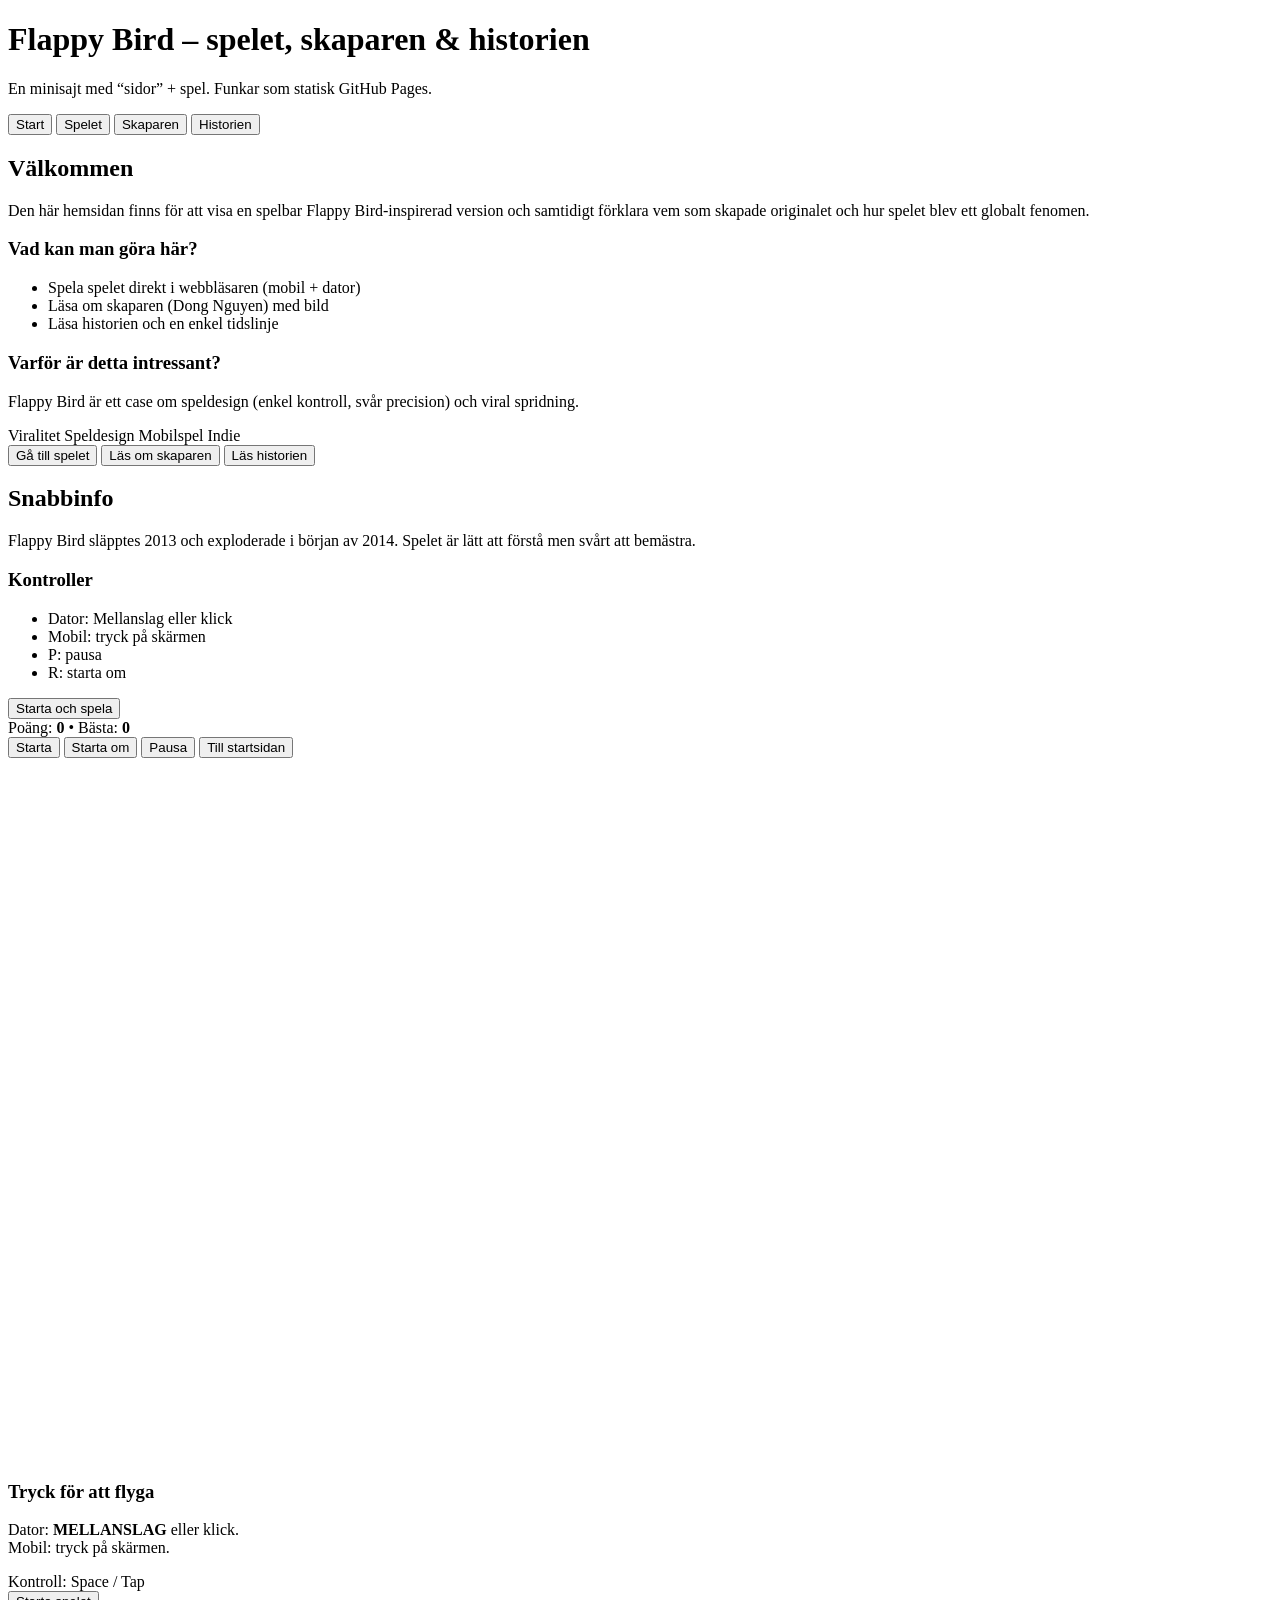
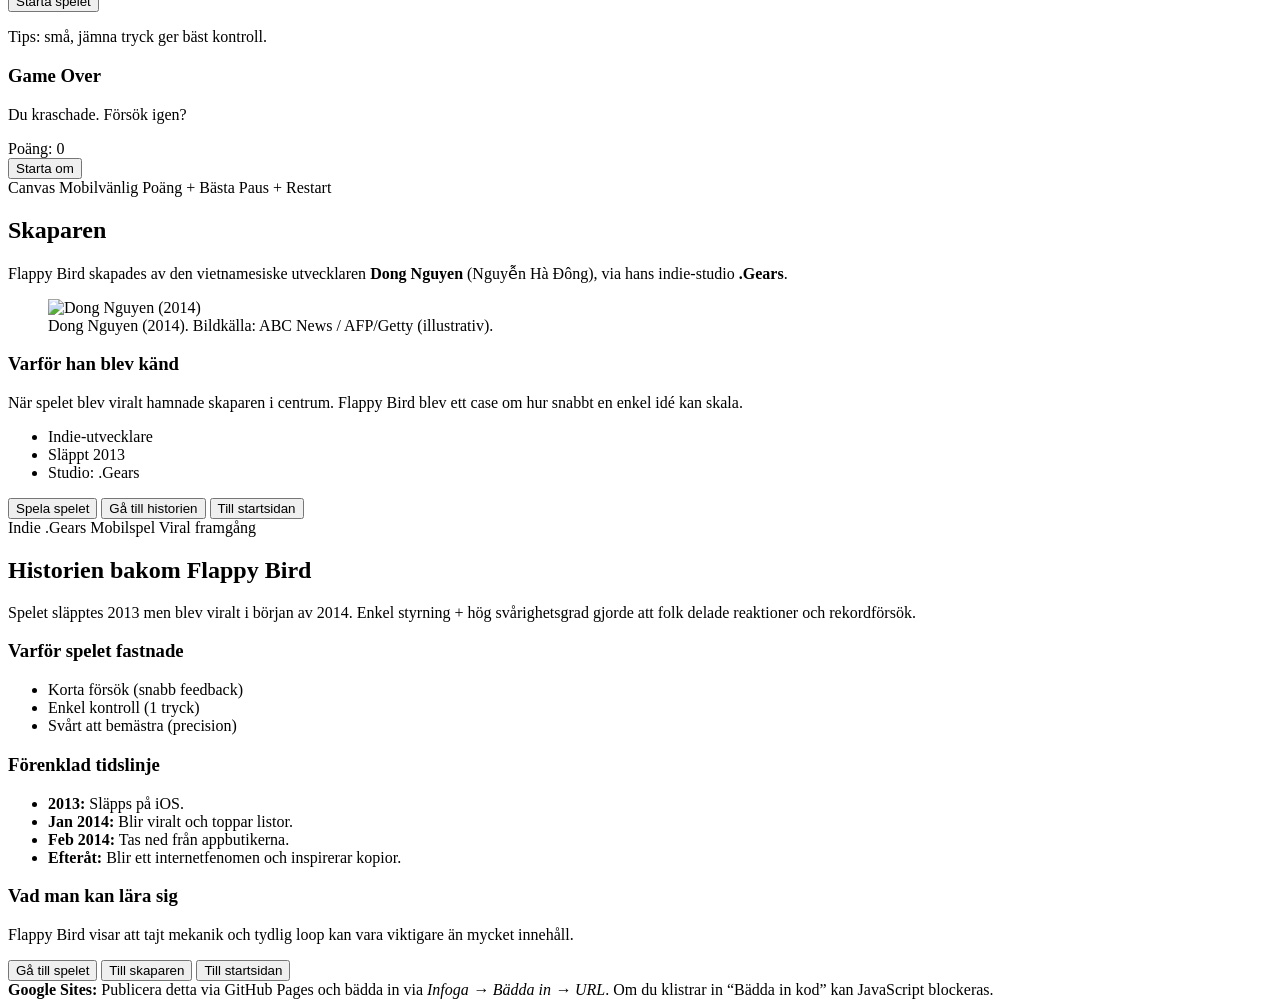
==== commit 4ae9bb5f: "Update print statement from 'Hello' to 'Goodbye'" ====
--- a/index.html
+++ b/index.html
@@ -4,1120 +4,251 @@
   <meta charset="utf-8" />
   <meta name="viewport" content="width=device-width,initial-scale=1" />
   <title>Flappy Bird – Spelet, skaparen & historien</title>
-  <meta name="description" content="Startsida + spel + fakta om skaparen + historien bakom Flappy Bird – i en enda HTML-fil." />
-  <style>
-    :root{
-      --bg: #0b1220;
-      --text: rgba(255,255,255,0.92);
-      --muted: rgba(255,255,255,0.70);
-      --line: rgba(255,255,255,0.12);
-      --accent: #7dd3fc;
-      --shadow: 0 18px 50px rgba(0,0,0,0.55);
-      --radius: 18px;
-    }
-
-    *{box-sizing:border-box}
-    body{
-      margin:0;
-      font-family: ui-sans-serif, system-ui, -apple-system, Segoe UI, Roboto, Helvetica, Arial;
-      color:var(--text);
-      background:
-        radial-gradient(1200px 700px at 10% -20%, rgba(125,211,252,0.22), transparent 55%),
-        radial-gradient(900px 600px at 90% 0%, rgba(134,239,172,0.18), transparent 50%),
-        radial-gradient(900px 600px at 30% 110%, rgba(251,191,36,0.14), transparent 55%),
-        linear-gradient(180deg, #070b14, #0b1220 45%, #060a12);
-      min-height:100vh;
-    }
-    a{color:var(--accent); text-decoration:none}
-    a:hover{text-decoration:underline}
-
-    .container{
-      width:min(1100px, 92vw);
-      margin:0 auto;
-      padding:28px 0 56px;
-    }
-
-    header{
-      display:flex;
-      align-items:center;
-      justify-content:space-between;
-      gap:16px;
-      padding:18px 18px;
-      border:1px solid var(--line);
-      background:linear-gradient(135deg, rgba(255,255,255,0.08), rgba(255,255,255,0.04));
-      border-radius:var(--radius);
-      box-shadow: var(--shadow);
-      position: sticky;
-      top: 12px;
-      backdrop-filter: blur(10px);
-      z-index: 20;
-    }
-    @media (max-width: 880px){
-      header{ position: relative; top: auto; }
-    }
-
-    .brand{
-      display:flex;
-      align-items:center;
-      gap:12px;
-      min-width: 240px;
-    }
-    .logo{
-      width:40px;height:40px;border-radius:12px;
-      background:
-        radial-gradient(circle at 35% 30%, rgba(255,255,255,0.35), transparent 55%),
-        linear-gradient(135deg, rgba(125,211,252,0.95), rgba(134,239,172,0.85));
-      border:1px solid rgba(255,255,255,0.18);
-      box-shadow: 0 12px 30px rgba(0,0,0,0.35);
-      position:relative;
-      overflow:hidden;
-      flex: 0 0 auto;
-    }
-    .logo::after{
-      content:"";
-      position:absolute; inset:0;
-      background: repeating-linear-gradient(90deg, rgba(0,0,0,0.18), rgba(0,0,0,0.18) 2px, transparent 2px, transparent 6px);
-      opacity:0.25;
-      mix-blend-mode: overlay;
-    }
-    .brand h1{
-      font-size:14px;
-      margin:0;
-      letter-spacing:0.2px;
-      font-weight:900;
-      line-height:1.2;
-    }
-    .brand p{
-      margin:2px 0 0;
-      font-size:12px;
-      color:var(--muted);
-    }
-
-    nav{
-      display:flex;
-      gap:10px;
-      flex-wrap:wrap;
-      justify-content:flex-end;
-    }
-    .chip{
-      border:1px solid var(--line);
-      background: rgba(255,255,255,0.05);
-      color: var(--text);
-      padding:8px 10px;
-      border-radius:999px;
-      font-size:12px;
-      display:inline-flex;
-      align-items:center;
-      gap:8px;
-      cursor:pointer;
-      user-select:none;
-      transition: transform .08s ease, background .2s ease, border-color .2s ease;
-    }
-    .chip:hover{
-      background: rgba(255,255,255,0.08);
-      border-color: rgba(255,255,255,0.20);
-    }
-    .chip.active{
-      border-color: rgba(125,211,252,0.35);
-      background: rgba(125,211,252,0.10);
-    }
-    .chip:active{ transform: translateY(1px); }
-    .dot{
-      width:7px;height:7px;border-radius:99px;background:var(--accent);
-      box-shadow: 0 0 0 4px rgba(125,211,252,0.12);
-    }
-
-    .card{
-      border:1px solid var(--line);
-      background: linear-gradient(135deg, rgba(255,255,255,0.07), rgba(255,255,255,0.04));
-      border-radius:var(--radius);
-      box-shadow: var(--shadow);
-      overflow:hidden;
-    }
-    .inner{ padding:16px; }
-
-    .page{
-      display:none;
-      margin-top:18px;
-    }
-    .page.active{ display:block; }
-
-    .hero{
-      display:grid;
-      grid-template-columns: 1.1fr 0.9fr;
-      gap:16px;
-      align-items:stretch;
-    }
-    @media (max-width: 900px){
-      .hero{ grid-template-columns: 1fr; }
-    }
-
-    .title{
-      display:flex; align-items:flex-start; justify-content:space-between; gap:14px;
-    }
-    .title h2{
-      margin:0;
-      font-size:18px;
-      letter-spacing:0.2px;
-    }
-    .title p{ margin:6px 0 0; color:var(--muted); font-size:13px; line-height:1.55; }
-
-    .grid{
-      display:grid;
-      grid-template-columns: 1fr;
-      gap:16px;
-      margin-top:16px;
-    }
-    @media (min-width: 900px){
-      .grid{ grid-template-columns: 1fr 1fr; }
-    }
-
-    .section h3{
-      margin:0 0 6px;
-      font-size:16px;
-      letter-spacing:0.2px;
-    }
-    .section p{
-      margin:0;
-      color:var(--muted);
-      font-size:13px;
-      line-height:1.6;
-    }
-    .bullets{
-      margin:10px 0 0;
-      padding-left:16px;
-      color: var(--muted);
-      font-size:13px;
-      line-height:1.6;
-    }
-    .tagrow{
-      display:flex;
-      flex-wrap:wrap;
-      gap:8px;
-      margin-top:10px;
-    }
-    .tag{
-      font-size:12px;
-      color: var(--muted);
-      border:1px solid var(--line);
-      background: rgba(255,255,255,0.05);
-      border-radius:999px;
-      padding:7px 10px;
-    }
-
-    .actions{
-      display:flex;
-      gap:10px;
-      flex-wrap:wrap;
-      margin-top:12px;
-    }
-    button{
-      border:1px solid rgba(255,255,255,0.16);
-      background: rgba(255,255,255,0.08);
-      color: var(--text);
-      padding:10px 12px;
-      border-radius:12px;
-      font-size:12px;
-      font-weight:900;
-      cursor:pointer;
-      transition: transform .08s ease, background .2s ease, border-color .2s ease;
-    }
-    button:hover{
-      background: rgba(255,255,255,0.12);
-      border-color: rgba(255,255,255,0.22);
-    }
-    button:active{ transform: translateY(1px); }
-    button.primary{
-      background: linear-gradient(135deg, rgba(125,211,252,0.35), rgba(134,239,172,0.20));
-      border-color: rgba(125,211,252,0.35);
-    }
-    button.good{
-      background: linear-gradient(135deg, rgba(134,239,172,0.25), rgba(255,255,255,0.06));
-      border-color: rgba(134,239,172,0.25);
-    }
-
-    /* Game UI */
-    .gameWrap{ padding: 14px 14px 16px; }
-    .gameTop{
-      display:flex;
-      gap:10px;
-      align-items:center;
-      justify-content:space-between;
-      flex-wrap:wrap;
-      margin-bottom:10px;
-    }
-    .pill{
-      display:inline-flex;
-      gap:10px;
-      align-items:center;
-      border:1px solid var(--line);
-      background: rgba(0,0,0,0.20);
-      padding:8px 10px;
-      border-radius:999px;
-      font-size:12px;
-      color: var(--muted);
-    }
-    .pill b{ color: var(--text); font-weight:900; letter-spacing:0.3px; }
-    .btns{ display:flex; gap:8px; flex-wrap:wrap; }
-
-    .canvasShell{
-      border:1px solid rgba(255,255,255,0.14);
-      border-radius:16px;
-      background: rgba(0,0,0,0.25);
-      overflow:hidden;
-      position:relative;
-    }
-    canvas{ display:block; width:100%; height:auto; aspect-ratio: 9 / 14; }
-
-    .overlay{
-      position:absolute; inset:0;
-      display:flex;
-      align-items:center;
-      justify-content:center;
-      text-align:center;
-      padding:18px;
-      background: rgba(0,0,0,0.40);
-      backdrop-filter: blur(6px);
-    }
-    .overlay.hidden{ display:none; }
-    .panel{
-      width:min(420px, 92%);
-      border-radius:16px;
-      border:1px solid rgba(255,255,255,0.16);
-      background: linear-gradient(135deg, rgba(255,255,255,0.10), rgba(255,255,255,0.05));
-      padding:16px;
-      box-shadow: 0 25px 70px rgba(0,0,0,0.55);
-    }
-    .panel h3{
-      margin:0 0 8px;
-      font-size:16px;
-      letter-spacing:0.2px;
-    }
-    .panel p{ margin:0; color: var(--muted); font-size:13px; line-height:1.45; }
-    .panel .row{
-      display:flex; gap:10px; justify-content:center; flex-wrap:wrap;
-      margin-top:12px;
-    }
-    .kbd{
-      display:inline-flex;
-      align-items:center;
-      gap:8px;
-      border:1px solid rgba(255,255,255,0.14);
-      padding:8px 10px;
-      border-radius:12px;
-      background: rgba(0,0,0,0.22);
-      color: var(--muted);
-      font-size:12px;
-    }
-    .kbd span{
-      color: var(--text);
-      font-weight:900;
-      letter-spacing:0.2px;
-    }
-
-    /* Creator */
-    .creatorRow{
-      display:grid;
-      grid-template-columns: 0.85fr 1.15fr;
-      gap:16px;
-      align-items:start;
-    }
-    @media (max-width: 900px){
-      .creatorRow{ grid-template-columns: 1fr; }
-    }
-    .photo{
-      border:1px solid rgba(255,255,255,0.14);
-      border-radius:16px;
-      overflow:hidden;
-      background: rgba(0,0,0,0.25);
-    }
-    .photo img{
-      width:100%;
-      display:block;
-      aspect-ratio: 16 / 10;
-      object-fit: cover;
-    }
-    .caption{
-      padding:10px 12px;
-      color: var(--muted);
-      font-size:12px;
-      border-top:1px solid rgba(255,255,255,0.12);
-      background: rgba(0,0,0,0.18);
-      line-height:1.45;
-    }
-
-    footer{
-      margin-top:18px;
-      padding:14px 16px;
-      border:1px solid var(--line);
-      background: rgba(255,255,255,0.04);
-      border-radius:var(--radius);
-      color: var(--muted);
-      font-size:12px;
-      line-height:1.5;
-    }
-  </style>
+  <meta name="description" content="Startsida + spel + skapare + historia i en statisk sida för GitHub Pages." />
+  <link rel="stylesheet" href="style.css" />
 </head>
-
 <body>
   <div class="container">
-    <header>
-      <div class="brand">
+    <header class="topbar">
+      <div class="brand" role="banner">
         <div class="logo" aria-hidden="true"></div>
         <div>
           <h1>Flappy Bird – spelet, skaparen & historien</h1>
-          <p>En minisajt i en enda HTML-fil med navigation och spel.</p>
+          <p>En minisajt med “sidor” + spel. Funkar som statisk GitHub Pages.</p>
         </div>
       </div>
 
-      <nav aria-label="Meny">
-        <div class="chip" data-route="#start"><span class="dot"></span> Start</div>
-        <div class="chip" data-route="#spel"><span class="dot"></span> Spelet</div>
-        <div class="chip" data-route="#skaparen"><span class="dot"></span> Skaparen</div>
-        <div class="chip" data-route="#historien"><span class="dot"></span> Historien</div>
+      <nav class="nav" aria-label="Meny">
+        <button class="chip" data-route="#start"><span class="dot"></span> Start</button>
+        <button class="chip" data-route="#spel"><span class="dot"></span> Spelet</button>
+        <button class="chip" data-route="#skaparen"><span class="dot"></span> Skaparen</button>
+        <button class="chip" data-route="#historien"><span class="dot"></span> Historien</button>
       </nav>
     </header>
 
     <!-- START -->
-    <section class="page" id="page-start" aria-label="Startsida">
-      <div class="hero">
+    <main>
+      <section class="page" id="page-start" aria-label="Startsida">
+        <div class="grid-hero">
+          <article class="card">
+            <div class="inner">
+              <h2>Välkommen</h2>
+              <p class="muted">
+                Den här hemsidan finns för att visa en spelbar Flappy Bird-inspirerad version och samtidigt förklara
+                vem som skapade originalet och hur spelet blev ett globalt fenomen.
+              </p>
+
+              <div class="two">
+                <div>
+                  <h3>Vad kan man göra här?</h3>
+                  <ul>
+                    <li>Spela spelet direkt i webbläsaren (mobil + dator)</li>
+                    <li>Läsa om skaparen (Dong Nguyen) med bild</li>
+                    <li>Läsa historien och en enkel tidslinje</li>
+                  </ul>
+                </div>
+                <div>
+                  <h3>Varför är detta intressant?</h3>
+                  <p class="muted">
+                    Flappy Bird är ett case om speldesign (enkel kontroll, svår precision) och viral spridning.
+                  </p>
+                  <div class="tags">
+                    <span class="tag">Viralitet</span>
+                    <span class="tag">Speldesign</span>
+                    <span class="tag">Mobilspel</span>
+                    <span class="tag">Indie</span>
+                  </div>
+                </div>
+              </div>
+
+              <div class="actions">
+                <button class="btn primary" data-route="#spel">Gå till spelet</button>
+                <button class="btn" data-route="#skaparen">Läs om skaparen</button>
+                <button class="btn" data-route="#historien">Läs historien</button>
+              </div>
+            </div>
+          </article>
+
+          <aside class="card">
+            <div class="inner">
+              <h2>Snabbinfo</h2>
+              <p class="muted">
+                Flappy Bird släpptes 2013 och exploderade i början av 2014. Spelet är lätt att förstå men svårt att bemästra.
+              </p>
+              <h3>Kontroller</h3>
+              <ul>
+                <li>Dator: Mellanslag eller klick</li>
+                <li>Mobil: tryck på skärmen</li>
+                <li>P: pausa</li>
+                <li>R: starta om</li>
+              </ul>
+              <div class="actions">
+                <button class="btn good" data-route="#spel">Starta och spela</button>
+              </div>
+            </div>
+          </aside>
+        </div>
+      </section>
+
+      <!-- SPEL -->
+      <section class="page" id="page-spel" aria-label="Spelet">
+        <div class="card">
+          <div class="gameWrap">
+            <div class="gameTop">
+              <div class="pill">
+                Poäng: <b id="score">0</b> • Bästa: <b id="best">0</b>
+              </div>
+
+              <div class="btnrow">
+                <button class="btn primary" id="startBtn">Starta</button>
+                <button class="btn" id="restartBtn">Starta om</button>
+                <button class="btn" id="pauseBtn">Pausa</button>
+                <button class="btn" data-route="#start">Till startsidan</button>
+              </div>
+            </div>
+
+            <div class="canvasShell">
+              <canvas id="game" width="450" height="700" aria-label="Flappy Bird-inspirerat spel"></canvas>
+
+              <div class="overlay" id="startOverlay">
+                <div class="panel">
+                  <h3>Tryck för att flyga</h3>
+                  <p class="muted">
+                    Dator: <b>MELLANSLAG</b> eller klick.<br/>
+                    Mobil: tryck på skärmen.
+                  </p>
+                  <div class="panelRow">
+                    <div class="kbd">Kontroll: <span>Space</span> / <span>Tap</span></div>
+                    <button class="btn primary" id="overlayStart">Starta spelet</button>
+                  </div>
+                  <p class="muted small">Tips: små, jämna tryck ger bäst kontroll.</p>
+                </div>
+              </div>
+
+              <div class="overlay hidden" id="gameOverOverlay">
+                <div class="panel">
+                  <h3>Game Over</h3>
+                  <p class="muted">Du kraschade. Försök igen?</p>
+                  <div class="panelRow">
+                    <div class="kbd">Poäng: <span id="finalScore">0</span></div>
+                    <button class="btn primary" id="overlayRestart">Starta om</button>
+                  </div>
+                </div>
+              </div>
+            </div>
+
+            <div class="tags">
+              <span class="tag">Canvas</span>
+              <span class="tag">Mobilvänlig</span>
+              <span class="tag">Poäng + Bästa</span>
+              <span class="tag">Paus + Restart</span>
+            </div>
+          </div>
+        </div>
+      </section>
+
+      <!-- SKAPAREN -->
+      <section class="page" id="page-skaparen" aria-label="Skaparen">
         <div class="card">
           <div class="inner">
-            <div class="title">
+            <h2>Skaparen</h2>
+            <p class="muted">
+              Flappy Bird skapades av den vietnamesiske utvecklaren <b>Dong Nguyen</b> (Nguyễn Hà Đông),
+              via hans indie-studio <b>.Gears</b>.
+            </p>
+
+            <div class="creatorRow">
+              <figure class="photo">
+                <img
+                  src="https://s.abcnews.com/images/Technology/gty_flappy_bird_nguyen_ha_dong_wy_140211_16x9_992.jpg?w=1200"
+                  alt="Dong Nguyen (2014)"
+                  loading="lazy"
+                />
+                <figcaption class="caption">
+                  Dong Nguyen (2014). Bildkälla: ABC News / AFP/Getty (illustrativ).
+                </figcaption>
+              </figure>
+
               <div>
-                <h2>Välkommen</h2>
-                <p>
-                  Den här hemsidan finns för att visa en spelbar Flappy Bird-inspirerad version och samtidigt förklara
-                  vem som skapade originalet och hur spelet blev ett globalt fenomen.
+                <h3>Varför han blev känd</h3>
+                <p class="muted">
+                  När spelet blev viralt hamnade skaparen i centrum. Flappy Bird blev ett case om hur snabbt en enkel idé kan skala.
                 </p>
-              </div>
-            </div>
-
-            <div class="grid">
-              <div class="section">
-                <h3>Vad kan man göra här?</h3>
-                <p>Spela, läsa om skaparen och förstå historien bakom hypen.</p>
-                <ul class="bullets">
-                  <li>Spel: mobil + dator</li>
-                  <li>Skaparen: fakta + bild</li>
-                  <li>Historien: sammanfattning + tidslinje</li>
+                <ul>
+                  <li>Indie-utvecklare</li>
+                  <li>Släppt 2013</li>
+                  <li>Studio: .Gears</li>
                 </ul>
-              </div>
-
-              <div class="section">
-                <h3>Varför är detta intressant?</h3>
-                <p>
-                  Flappy Bird är ett tydligt exempel på hur enkel spelmekanik, korta rundor och hög svårighetsgrad
-                  kan skapa viral spridning.
-                </p>
-                <div class="tagrow">
-                  <div class="tag">Viralitet</div>
-                  <div class="tag">Speldesign</div>
-                  <div class="tag">Mobilhistoria</div>
-                  <div class="tag">Indie</div>
-                </div>
-              </div>
-            </div>
-
-            <div class="actions">
-              <button class="primary" data-route="#spel">Gå till spelet</button>
-              <button data-route="#skaparen">Läs om skaparen</button>
-              <button data-route="#historien">Läs historien</button>
+
+                <div class="actions">
+                  <button class="btn primary" data-route="#spel">Spela spelet</button>
+                  <button class="btn" data-route="#historien">Gå till historien</button>
+                  <button class="btn" data-route="#start">Till startsidan</button>
+                </div>
+              </div>
+            </div>
+
+            <div class="tags">
+              <span class="tag">Indie</span>
+              <span class="tag">.Gears</span>
+              <span class="tag">Mobilspel</span>
+              <span class="tag">Viral framgång</span>
             </div>
           </div>
         </div>
-
+      </section>
+
+      <!-- HISTORIEN -->
+      <section class="page" id="page-historien" aria-label="Historien">
         <div class="card">
           <div class="inner">
-            <div class="title">
+            <h2>Historien bakom Flappy Bird</h2>
+            <p class="muted">
+              Spelet släpptes 2013 men blev viralt i början av 2014. Enkel styrning + hög svårighetsgrad gjorde att folk delade
+              reaktioner och rekordförsök.
+            </p>
+
+            <div class="two">
               <div>
-                <h2>Snabbinfo</h2>
-                <p>
-                  Flappy Bird släpptes 2013 och exploderade i popularitet i början av 2014.
-                  Spelet är känt för att vara lätt att förstå men svårt att bemästra.
-                </p>
-              </div>
-            </div>
-
-            <div class="grid" style="grid-template-columns: 1fr;">
-              <div class="section">
-                <h3>Kontroller i spelet</h3>
-                <ul class="bullets">
-                  <li>Dator: Mellanslag eller klick</li>
-                  <li>Mobil: tryck på skärmen</li>
-                  <li>P: pausa</li>
-                  <li>R: starta om</li>
+                <h3>Varför spelet fastnade</h3>
+                <ul>
+                  <li>Korta försök (snabb feedback)</li>
+                  <li>Enkel kontroll (1 tryck)</li>
+                  <li>Svårt att bemästra (precision)</li>
                 </ul>
               </div>
-              <div class="section">
-                <h3>Tips</h3>
-                <p>Små, jämna tryck ger bäst kontroll. Paniktryck gör oftast att man kraschar.</p>
-              </div>
-            </div>
+              <div>
+                <h3>Förenklad tidslinje</h3>
+                <ul>
+                  <li><b>2013:</b> Släpps på iOS.</li>
+                  <li><b>Jan 2014:</b> Blir viralt och toppar listor.</li>
+                  <li><b>Feb 2014:</b> Tas ned från appbutikerna.</li>
+                  <li><b>Efteråt:</b> Blir ett internetfenomen och inspirerar kopior.</li>
+                </ul>
+              </div>
+            </div>
+
+            <h3>Vad man kan lära sig</h3>
+            <p class="muted">
+              Flappy Bird visar att tajt mekanik och tydlig loop kan vara viktigare än mycket innehåll.
+            </p>
 
             <div class="actions">
-              <button class="good" data-route="#spel">Starta och spela</button>
+              <button class="btn primary" data-route="#spel">Gå till spelet</button>
+              <button class="btn" data-route="#skaparen">Till skaparen</button>
+              <button class="btn" data-route="#start">Till startsidan</button>
             </div>
           </div>
         </div>
-      </div>
-    </section>
-
-    <!-- SPEL -->
-    <section class="page" id="page-spel" aria-label="Spelet">
-      <div class="card">
-        <div class="gameWrap">
-          <div class="gameTop">
-            <div class="pill" title="Poäng">
-              Poäng: <b id="score">0</b> • Bästa: <b id="best">0</b>
-            </div>
-            <div class="btns">
-              <button class="primary" id="startBtn">Starta</button>
-              <button id="restartBtn">Starta om</button>
-              <button id="pauseBtn">Pausa</button>
-              <button id="backToStartBtn">Till startsidan</button>
-            </div>
-          </div>
-
-          <div class="canvasShell">
-            <canvas id="game" width="450" height="700" aria-label="Flappy Bird-inspirerat spel"></canvas>
-
-            <div class="overlay" id="startOverlay">
-              <div class="panel">
-                <h3>Tryck för att flyga</h3>
-                <p>
-                  Dator: <b>MELLANSLAG</b> eller klick.<br/>
-                  Mobil: tryck på skärmen.
-                </p>
-                <div class="row">
-                  <div class="kbd">Kontroll: <span>Space</span> / <span>Tap</span></div>
-                  <button class="primary" id="overlayStart">Starta spelet</button>
-                </div>
-              </div>
-            </div>
-
-            <div class="overlay hidden" id="gameOverOverlay">
-              <div class="panel">
-                <h3>Game Over</h3>
-                <p>Du kraschade. Vill du försöka igen?</p>
-                <div class="row">
-                  <div class="kbd">Poäng: <span id="finalScore">0</span></div>
-                  <button class="primary" id="overlayRestart">Starta om</button>
-                </div>
-              </div>
-            </div>
-          </div>
-
-          <div class="tagrow">
-            <div class="tag">Canvas</div>
-            <div class="tag">Mobilvänlig</div>
-            <div class="tag">Poäng + Bästa</div>
-            <div class="tag">Paus + Restart</div>
-          </div>
-        </div>
-      </div>
-    </section>
-
-    <!-- SKAPAREN -->
-    <section class="page" id="page-skaparen" aria-label="Skaparen">
-      <div class="card">
-        <div class="inner">
-          <div class="title">
-            <div>
-              <h2>Skaparen</h2>
-              <p>
-                Flappy Bird skapades av den vietnamesiske utvecklaren <b>Dong Nguyen</b> (Nguyễn Hà Đông),
-                via hans indie-studio <b>.Gears</b>.
-              </p>
-            </div>
-          </div>
-
-          <div class="creatorRow" style="margin-top:12px;">
-            <div class="photo">
-              <img
-                src="https://s.abcnews.com/images/Technology/gty_flappy_bird_nguyen_ha_dong_wy_140211_16x9_992.jpg?w=1200"
-                alt="Dong Nguyen (2014)"
-                loading="lazy"
-              />
-              <div class="caption">
-                Dong Nguyen (2014). Bildkälla: ABC News / AFP/Getty (illustrativ).
-              </div>
-            </div>
-
-            <div class="section">
-              <h3>Vem är han?</h3>
-              <p>
-                Dong Nguyen är en indie-utvecklare från Vietnam. Flappy Bird är ett exempel på hur en enkel idé,
-                bra spelkänsla och tajt mekanik kan skapa en enorm framgång.
-              </p>
-              <ul class="bullets">
-                <li>Indie-utvecklare</li>
-                <li>Flappy Bird släpptes 2013</li>
-                <li>Studio: .Gears</li>
-              </ul>
-
-              <div class="actions">
-                <button class="primary" data-route="#spel">Spela spelet</button>
-                <button data-route="#historien">Gå till historien</button>
-                <button data-route="#start">Till startsidan</button>
-              </div>
-            </div>
-          </div>
-
-          <div class="tagrow" style="margin-top:12px;">
-            <div class="tag">Indie</div>
-            <div class="tag">.Gears</div>
-            <div class="tag">Mobilspel</div>
-            <div class="tag">Viral framgång</div>
-          </div>
-        </div>
-      </div>
-    </section>
-
-    <!-- HISTORIEN -->
-    <section class="page" id="page-historien" aria-label="Historien">
-      <div class="card">
-        <div class="inner">
-          <div class="title">
-            <div>
-              <h2>Historien bakom Flappy Bird</h2>
-              <p>
-                Spelet släpptes 2013 men blev viralt i början av 2014. Kombinationen av enkel styrning, hög svårighetsgrad
-                och korta rundor gjorde att folk delade reaktioner och rekordförsök.
-              </p>
-            </div>
-          </div>
-
-          <div class="grid">
-            <div class="section">
-              <h3>Varför spelet fastnade</h3>
-              <ul class="bullets">
-                <li>Korta försök (snabb feedback)</li>
-                <li>Enkel kontroll (1 tryck)</li>
-                <li>Svårt att bemästra (precision)</li>
-              </ul>
-            </div>
-
-            <div class="section">
-              <h3>Förenklad tidslinje</h3>
-              <ul class="bullets">
-                <li><b>2013:</b> Släpps på iOS.</li>
-                <li><b>Jan 2014:</b> Blir viralt och toppar listor.</li>
-                <li><b>Feb 2014:</b> Tas ned från appbutikerna.</li>
-                <li><b>Efteråt:</b> Blir ett internetfenomen och inspirerar många kopior.</li>
-              </ul>
-            </div>
-          </div>
-
-          <div class="section" style="margin-top:12px;">
-            <h3>Vad man kan lära sig</h3>
-            <p>
-              Flappy Bird visar hur “känsla” och loop kan vara viktigare än mängden innehåll. Samtidigt är det ett case om
-              press och uppmärksamhet när något växer snabbare än planerat.
-            </p>
-            <div class="actions">
-              <button class="primary" data-route="#spel">Gå till spelet</button>
-              <button data-route="#skaparen">Till skaparen</button>
-              <button data-route="#start">Till startsidan</button>
-            </div>
-          </div>
-
-          <div class="tagrow" style="margin-top:12px;">
-            <div class="tag">Spel-loop</div>
-            <div class="tag">Svårighetskurva</div>
-            <div class="tag">Viralitet</div>
-            <div class="tag">Kulturfenomen</div>
-          </div>
-        </div>
-      </div>
-    </section>
-
-    <footer>
-      <b>Obs (Google Sites):</b> För att spelet ska fungera i Google Sites behöver du normalt publicera denna fil som en statisk sida (t.ex. GitHub Pages)
-      och sedan bädda in via <i>Infoga → Bädda in → URL</i>. Om du klistrar in HTML som “Bädda in kod” kan JavaScript blockeras.
+      </section>
+    </main>
+
+    <footer class="footer">
+      <b>Google Sites:</b> Publicera detta via GitHub Pages och bädda in via <i>Infoga → Bädda in → URL</i>.
+      Om du klistrar in “Bädda in kod” kan JavaScript blockeras.
     </footer>
   </div>
 
-  <script>
-    // =========================
-    // ROUTER (hash-baserade “sidor”)
-    // =========================
-    const routes = {
-      "#start": "page-start",
-      "#spel": "page-spel",
-      "#skaparen": "page-skaparen",
-      "#historien": "page-historien"
-    };
-
-    function setActiveNav(hash){
-      document.querySelectorAll("nav .chip").forEach(ch => {
-        ch.classList.toggle("active", ch.getAttribute("data-route") === hash);
-      });
-    }
-
-    function go(hash){
-      if (!routes[hash]) hash = "#start";
-      if (location.hash !== hash) location.hash = hash;
-      else showPage(hash);
-    }
-
-    document.querySelectorAll("[data-route]").forEach(el => {
-      el.addEventListener("click", () => go(el.getAttribute("data-route")));
-    });
-
-    function showPage(hash){
-      if (!routes[hash]) hash = "#start";
-      const pageId = routes[hash];
-
-      document.querySelectorAll(".page").forEach(p => p.classList.remove("active"));
-      const page = document.getElementById(pageId);
-      if (page) page.classList.add("active");
-
-      setActiveNav(hash);
-
-      // Auto-paus när man lämnar spelsidan
-      if (hash !== "#spel") gameSetSoftPaused(true);
-
-      // När man går IN på spelsidan: resiza canvas när den är synlig
-      if (hash === "#spel") {
-        gameSetSoftPaused(false);
-
-        // Försök resiza direkt
-        const ok = fitCanvas();
-        // Om den fortfarande inte har bredd (pga rendering), försök igen strax efter
-        if (!ok) setTimeout(() => { fitCanvas(); syncBirdToCanvas(); }, 80);
-
-        syncBirdToCanvas();
-      }
-    }
-
-    window.addEventListener("hashchange", () => showPage(location.hash));
-    if (!location.hash) location.hash = "#start";
-    showPage(location.hash);
-
-    // =========================
-    // FLAPPY-STYLE GAME (canvas)
-    // =========================
-    const canvas = document.getElementById("game");
-    const ctx = canvas.getContext("2d");
-
-    const scoreEl = document.getElementById("score");
-    const bestEl  = document.getElementById("best");
-
-    const startOverlay = document.getElementById("startOverlay");
-    const gameOverOverlay = document.getElementById("gameOverOverlay");
-    const finalScoreEl = document.getElementById("finalScore");
-
-    const startBtn = document.getElementById("startBtn");
-    const restartBtn = document.getElementById("restartBtn");
-    const pauseBtn = document.getElementById("pauseBtn");
-    const overlayStart = document.getElementById("overlayStart");
-    const overlayRestart = document.getElementById("overlayRestart");
-    const backToStartBtn = document.getElementById("backToStartBtn");
-
-    backToStartBtn.addEventListener("click", () => go("#start"));
-
-    const STORAGE_KEY = "flappy_history_best_v3";
-    let bestScore = Number(localStorage.getItem(STORAGE_KEY) || 0);
-    bestEl.textContent = bestScore;
-
-    // Resiza canvas SÄKERT (viktigt när canvas är dold på startsidan)
-    function fitCanvas() {
-      const rect = canvas.getBoundingClientRect();
-      if (!rect.width || rect.width < 10) return false; // canvas är dold eller inte renderad än
-
-      const dpr = Math.max(1, Math.min(2, window.devicePixelRatio || 1));
-      const w = Math.round(rect.width * dpr);
-      const h = Math.round((rect.width * (700/450)) * dpr);
-
-      canvas.width = w;
-      canvas.height = h;
-      return true;
-    }
-
-    // Uppdatera fågelns storlek/position efter resize
-    function syncBirdToCanvas(){
-      state.bird.x = canvas.width * 0.28;
-      state.bird.y = Math.min(state.bird.y, canvas.height * 0.70);
-      if (!state.bird.y || state.bird.y < 10) state.bird.y = canvas.height * 0.42;
-      state.bird.r = Math.max(14, Math.min(18, canvas.width * 0.035));
-    }
-
-    window.addEventListener("resize", () => {
-      // bara resiza om spelsidan är aktiv
-      if (location.hash === "#spel") {
-        const ok = fitCanvas();
-        if (ok) syncBirdToCanvas();
-      }
-    });
-
-    // Game state
-    let running = false;
-    let paused = false;
-    let softPaused = true; // startar pausat tills man går till #spel
-    let gameOver = false;
-
-    const state = {
-      t: 0,
-      speed: 2.6,
-      gravity: 0.55,
-      flap: -9.2,
-      gap: 160,
-      pipeW: 78,
-      pipeEvery: 105,
-      groundH: 78,
-      score: 0,
-      pipes: [],
-      bird: { x: 0, y: 0, vy: 0, r: 16 }
-    };
-
-    function gameSetSoftPaused(val){
-      softPaused = !!val;
-    }
-
-    function resetGame() {
-      state.t = 0;
-      state.speed = 2.6;
-      state.gravity = 0.55;
-      state.flap = -9.2;
-      state.gap = 160;
-      state.pipeW = 78;
-      state.pipeEvery = 105;
-      state.score = 0;
-      state.pipes = [];
-
-      syncBirdToCanvas();
-      state.bird.vy = 0;
-
-      scoreEl.textContent = "0";
-      gameOver = false;
-      paused = false;
-      pauseBtn.textContent = "Pausa";
-
-      startOverlay.classList.add("hidden");
-      gameOverOverlay.classList.add("hidden");
-    }
-
-    function setGameOver() {
-      running = false;
-      gameOver = true;
-      finalScoreEl.textContent = state.score;
-
-      if (state.score > bestScore) {
-        bestScore = state.score;
-        localStorage.setItem(STORAGE_KEY, String(bestScore));
-        bestEl.textContent = bestScore;
-      }
-      gameOverOverlay.classList.remove("hidden");
-    }
-
-    function spawnPipe() {
-      const marginTop = 60;
-      const marginBottom = state.groundH + 80;
-      const available = canvas.height - marginTop - marginBottom - state.gap;
-      const topH = marginTop + Math.random() * Math.max(60, available);
-      state.pipes.push({ x: canvas.width + state.pipeW, topH, passed: false });
-    }
-
-    function startGame() {
-      // säkerställ att canvas har storlek när man startar
-      if (location.hash === "#spel") {
-        const ok = fitCanvas();
-        if (!ok) setTimeout(() => { fitCanvas(); syncBirdToCanvas(); }, 80);
-      }
-
-      resetGame();
-      running = true;
-      startOverlay.classList.add("hidden");
-    }
-
-    function restartGame() {
-      startGame();
-    }
-
-    function togglePause() {
-      if (gameOver) return;
-      if (!running) return;
-      paused = !paused;
-      pauseBtn.textContent = paused ? "Fortsätt" : "Pausa";
-    }
-
-    function flap() {
-      if (location.hash !== "#spel") return;
-      if (!running && !gameOver) startGame();
-      if (gameOver) return;
-      if (paused || softPaused) return;
-      state.bird.vy = state.flap;
-    }
-
-    // Buttons
-    startBtn.addEventListener("click", () => { if (!running) startGame(); });
-    restartBtn.addEventListener("click", () => restartGame());
-    pauseBtn.addEventListener("click", () => togglePause());
-    overlayStart.addEventListener("click", () => startGame());
-    overlayRestart.addEventListener("click", () => restartGame());
-
-    // Keyboard
-    window.addEventListener("keydown", (e) => {
-      if (e.code === "Space") { e.preventDefault(); flap(); }
-      if (e.code === "KeyP") { e.preventDefault(); if (location.hash === "#spel") togglePause(); }
-      if (e.code === "KeyR") { e.preventDefault(); if (location.hash === "#spel") restartGame(); }
-    }, { passive:false });
-
-    // Touch/click
-    canvas.addEventListener("pointerdown", (e) => {
-      e.preventDefault();
-      flap();
-    }, { passive:false });
-
-    // Drawing helpers
-    function roundRect(x,y,w,h,r){
-      const rr = Math.min(r, w/2, h/2);
-      ctx.beginPath();
-      ctx.moveTo(x+rr, y);
-      ctx.arcTo(x+w, y, x+w, y+h, rr);
-      ctx.arcTo(x+w, y+h, x, y+h, rr);
-      ctx.arcTo(x, y+h, x, y, rr);
-      ctx.arcTo(x, y, x+w, y, rr);
-      ctx.closePath();
-    }
-
-    function drawBackground() {
-      const g = ctx.createLinearGradient(0,0,0,canvas.height);
-      g.addColorStop(0, "rgba(125,211,252,0.18)");
-      g.addColorStop(0.55, "rgba(255,255,255,0.02)");
-      g.addColorStop(1, "rgba(0,0,0,0.25)");
-      ctx.fillStyle = g;
-      ctx.fillRect(0,0,canvas.width,canvas.height);
-
-      ctx.globalAlpha = 0.18;
-      for (let i=0;i<28;i++){
-        const x = (i*97 + (state.t*0.2)) % canvas.width;
-        const y = (i*53) % (canvas.height*0.65);
-        ctx.beginPath();
-        ctx.arc(x, y, 1.3, 0, Math.PI*2);
-        ctx.fillStyle = "white";
-        ctx.fill();
-      }
-      ctx.globalAlpha = 1;
-
-      ctx.globalAlpha = 0.20;
-      ctx.fillStyle = "rgba(134,239,172,0.55)";
-      ctx.beginPath();
-      const baseY = canvas.height - state.groundH - 38;
-      ctx.moveTo(0, baseY);
-      for (let x=0; x<=canvas.width; x+=30){
-        const y = baseY - 18*Math.sin((x+state.t*1.1)/90) - 9*Math.sin((x+state.t*0.9)/44);
-        ctx.lineTo(x, y);
-      }
-      ctx.lineTo(canvas.width, canvas.height);
-      ctx.lineTo(0, canvas.height);
-      ctx.closePath();
-      ctx.fill();
-      ctx.globalAlpha = 1;
-    }
-
-    function drawGround() {
-      const y = canvas.height - state.groundH;
-      ctx.fillStyle = "rgba(0,0,0,0.35)";
-      ctx.fillRect(0, y, canvas.width, state.groundH);
-      ctx.fillStyle = "rgba(255,255,255,0.12)";
-      ctx.fillRect(0, y, canvas.width, 2);
-
-      ctx.globalAlpha = 0.18;
-      const stripeW = 26;
-      const offset = (state.t * state.speed * 2) % (stripeW*2);
-      for (let x=-offset; x<canvas.width+stripeW*2; x+=stripeW*2){
-        ctx.fillStyle = "rgba(255,255,255,0.35)";
-        ctx.fillRect(x, y+16, stripeW, 10);
-      }
-      ctx.globalAlpha = 1;
-    }
-
-    function drawPipes() {
-      const pipeColor = "rgba(125,211,252,0.22)";
-      const pipeEdge  = "rgba(255,255,255,0.20)";
-      const pipeDark  = "rgba(0,0,0,0.25)";
-
-      for (const p of state.pipes) {
-        const x = p.x;
-        const topH = p.topH;
-        const gap = state.gap;
-        const yTop = 0;
-        const yBottom = topH + gap;
-        const bottomH = (canvas.height - state.groundH) - yBottom;
-
-        ctx.fillStyle = pipeColor;
-        roundRect(x, yTop, state.pipeW, topH, 14);
-        ctx.fill();
-
-        ctx.fillStyle = pipeColor;
-        roundRect(x, yBottom, state.pipeW, bottomH, 14);
-        ctx.fill();
-
-        ctx.strokeStyle = pipeEdge;
-        ctx.lineWidth = 2;
-        ctx.stroke();
-
-        ctx.fillStyle = pipeDark;
-        roundRect(x-6, topH-22, state.pipeW+12, 22, 12);
-        ctx.fill();
-
-        ctx.fillStyle = pipeDark;
-        roundRect(x-6, yBottom, state.pipeW+12, 22, 12);
-        ctx.fill();
-      }
-    }
-
-    function drawBird() {
-      const b = state.bird;
-      ctx.save();
-      ctx.translate(b.x, b.y);
-      const tilt = Math.max(-0.6, Math.min(0.8, b.vy / 12));
-      ctx.rotate(tilt);
-
-      ctx.globalAlpha = 0.25;
-      ctx.beginPath();
-      ctx.ellipse(4, 10, b.r*0.85, b.r*0.55, 0, 0, Math.PI*2);
-      ctx.fillStyle = "rgba(0,0,0,0.55)";
-      ctx.fill();
-      ctx.globalAlpha = 1;
-
-      const g = ctx.createLinearGradient(-b.r, -b.r, b.r, b.r);
-      g.addColorStop(0, "rgba(251,191,36,0.95)");
-      g.addColorStop(1, "rgba(125,211,252,0.75)");
-      ctx.fillStyle = g;
-      ctx.beginPath();
-      ctx.arc(0, 0, b.r, 0, Math.PI*2);
-      ctx.fill();
-
-      ctx.fillStyle = "rgba(255,255,255,0.20)";
-      ctx.beginPath();
-      ctx.ellipse(-3, 2, b.r*0.55, b.r*0.35, 0.3, 0, Math.PI*2);
-      ctx.fill();
-
-      ctx.fillStyle = "rgba(255,255,255,0.9)";
-      ctx.beginPath();
-      ctx.arc(b.r*0.35, -b.r*0.18, b.r*0.28, 0, Math.PI*2);
-      ctx.fill();
-      ctx.fillStyle = "rgba(0,0,0,0.65)";
-      ctx.beginPath();
-      ctx.arc(b.r*0.42, -b.r*0.16, b.r*0.12, 0, Math.PI*2);
-      ctx.fill();
-
-      ctx.fillStyle = "rgba(255,255,255,0.12)";
-      ctx.strokeStyle = "rgba(255,255,255,0.18)";
-      ctx.lineWidth = 1;
-      ctx.beginPath();
-      ctx.moveTo(b.r*0.75, b.r*0.10);
-      ctx.lineTo(b.r*1.35, b.r*0.02);
-      ctx.lineTo(b.r*0.78, b.r*0.30);
-      ctx.closePath();
-      ctx.fill();
-      ctx.stroke();
-
-      ctx.restore();
-    }
-
-    function drawHUD() {
-      ctx.globalAlpha = 0.9;
-      ctx.fillStyle = "rgba(0,0,0,0.35)";
-      roundRect(10, 10, 200, 30, 10);
-      ctx.fill();
-
-      ctx.fillStyle = "rgba(255,255,255,0.85)";
-      ctx.font = `900 ${Math.max(12, canvas.width*0.03)}px system-ui, sans-serif`;
-      ctx.fillText(`Space/Tap • P=paus • R=om`, 18, 31);
-      ctx.globalAlpha = 1;
-    }
-
-    function collidePipe(p) {
-      const b = state.bird;
-      const bx = b.x, by = b.y, br = b.r;
-      const px = p.x, pw = state.pipeW;
-      const topH = p.topH;
-      const gap = state.gap;
-      const bottomY = topH + gap;
-      const playBottom = canvas.height - state.groundH;
-
-      const withinX = (bx + br > px) && (bx - br < px + pw);
-      if (!withinX) return false;
-
-      if (by - br < topH) return true;
-      if (by + br > bottomY && by + br < playBottom + br) return true;
-      return false;
-    }
-
-    function step() {
-      state.t++;
-
-      const canRun = running && !paused && !softPaused && (location.hash === "#spel");
-
-      if (canRun) {
-        state.speed = Math.min(5.0, state.speed + 0.0009);
-        state.gap = Math.max(130, state.gap - 0.003);
-
-        if (state.t % state.pipeEvery === 0) spawnPipe();
-
-        state.bird.vy += state.gravity;
-        state.bird.y  += state.bird.vy;
-
-        for (const p of state.pipes) p.x -= state.speed;
-        state.pipes = state.pipes.filter(p => p.x + state.pipeW > -40);
-
-        for (const p of state.pipes) {
-          const passX = p.x + state.pipeW;
-          if (!p.passed && passX < state.bird.x - state.bird.r) {
-            p.passed = true;
-            state.score++;
-            scoreEl.textContent = String(state.score);
-          }
-        }
-
-        const ceiling = 0;
-        const groundY = canvas.height - state.groundH;
-
-        if (state.bird.y - state.bird.r < ceiling) {
-          state.bird.y = ceiling + state.bird.r;
-          state.bird.vy = 0;
-        }
-        if (state.bird.y + state.bird.r > groundY) {
-          state.bird.y = groundY - state.bird.r;
-          setGameOver();
-        }
-
-        for (const p of state.pipes) {
-          if (collidePipe(p)) { setGameOver(); break; }
-        }
-      }
-
-      ctx.clearRect(0,0,canvas.width,canvas.height);
-      drawBackground();
-      drawPipes();
-      drawGround();
-      drawBird();
-      drawHUD();
-
-      // overlays bara när man är på spelsidan
-      if (location.hash !== "#spel") {
-        startOverlay.classList.add("hidden");
-        gameOverOverlay.classList.add("hidden");
-      } else {
-        if (!running && !gameOver) startOverlay.classList.remove("hidden");
-      }
-
-      requestAnimationFrame(step);
-    }
-
-    // Init
-    // Viktigt: vi resizar inte direkt (canvas är dold på #start). Vi resizar när man går till #spel.
-    // Sätt en rimlig defaultstorlek så att första ritningen inte kraschar.
-    canvas.width = 450;
-    canvas.height = 700;
-    syncBirdToCanvas();
-    resetGame();
-    running = false;
-    requestAnimationFrame(step);
-  </script>
+  <script src="script.js"></script>
 </body>
 </html>
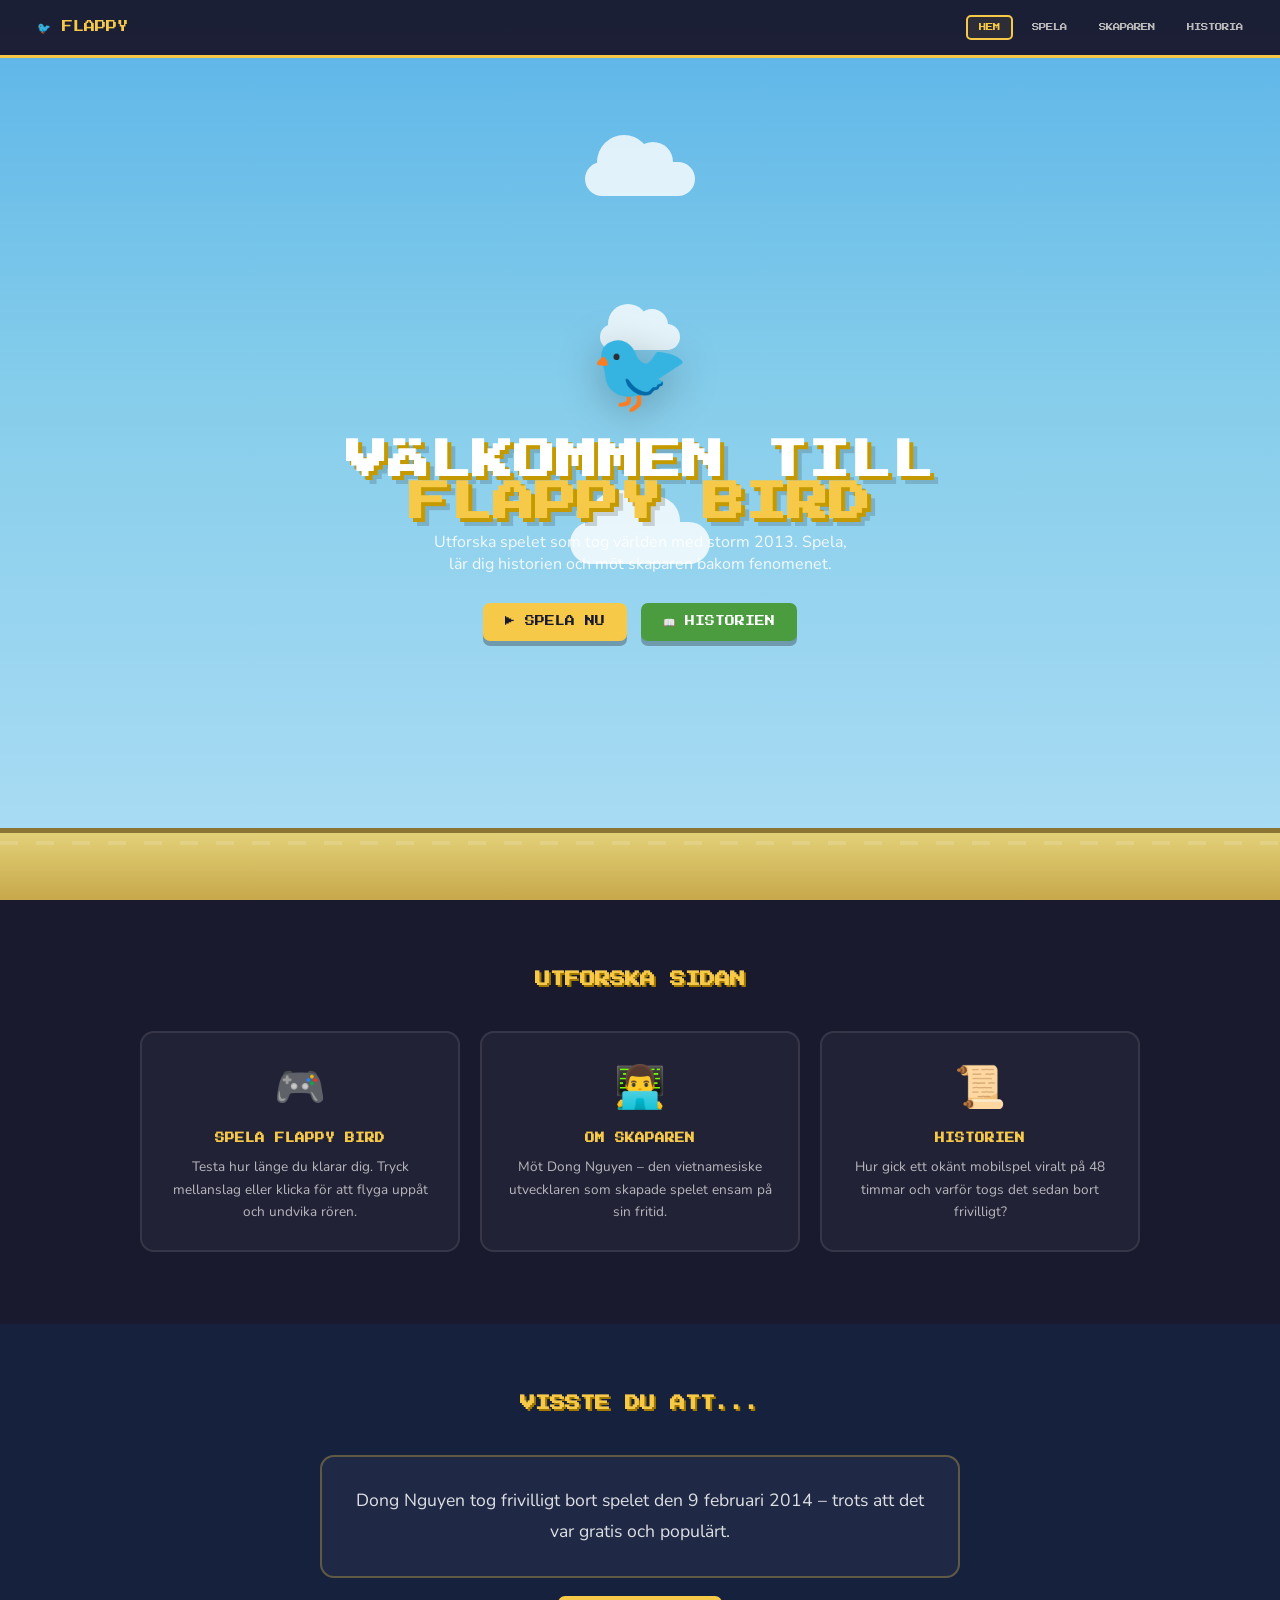
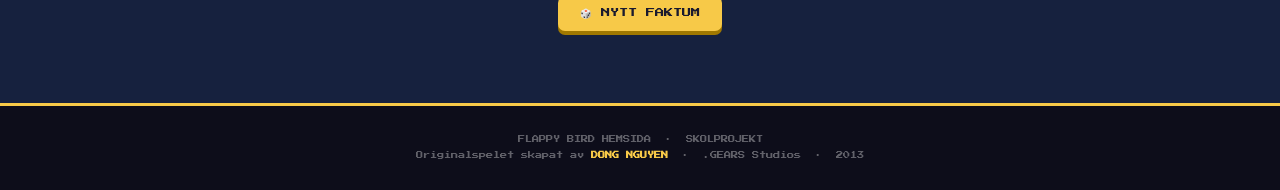
==== commit 06734157: "Refactor HTML structure and styling for clarity" ====
--- a/index.html
+++ b/index.html
@@ -1,254 +1,181 @@
-<!doctype html>
+<!DOCTYPE html>
 <html lang="sv">
 <head>
-  <meta charset="utf-8" />
-  <meta name="viewport" content="width=device-width,initial-scale=1" />
-  <title>Flappy Bird – Spelet, skaparen & historien</title>
-  <meta name="description" content="Startsida + spel + skapare + historia i en statisk sida för GitHub Pages." />
-  <link rel="stylesheet" href="style.css" />
+<meta charset="UTF-8">
+<meta name="viewport" content="width=device-width, initial-scale=1.0">
+<title>Flappy Bird – Hemsida</title>
+<link href="https://fonts.googleapis.com/css2?family=Press+Start+2P&family=Nunito:wght@400;700;900&display=swap" rel="stylesheet">
+<style>
+  :root { --gul: #f7c948; --mork: #1a1a2e; --yta: #16213e; --kant: #2a2f4a; }
+  * { margin:0; padding:0; box-sizing:border-box; }
+  body { font-family:'Nunito',sans-serif; background:var(--mork); color:#fff; min-height:100vh; overflow-x:hidden; }
+
+  nav {
+    position:fixed; top:0; left:0; right:0; z-index:100;
+    background:rgba(26,26,46,0.96); border-bottom:3px solid var(--gul);
+    display:flex; align-items:center; padding:0 24px; height:58px; gap:6px;
+  }
+  .logo { font-family:'Press Start 2P',monospace; font-size:.7rem; color:var(--gul); text-decoration:none; margin-right:auto; }
+  nav a { font-family:'Press Start 2P',monospace; font-size:.46rem; color:#bbb; text-decoration:none; padding:7px 11px; border:2px solid transparent; border-radius:5px; transition:.15s; }
+  nav a:hover, nav a.on { color:var(--gul); border-color:var(--gul); background:rgba(247,201,72,.08); }
+
+  /* HERO */
+  .hero {
+    min-height:100vh; padding-top:58px;
+    background:linear-gradient(180deg,#5ab4e8 0%,#87ceeb 45%,#aeddf5 100%);
+    display:flex; flex-direction:column; align-items:center; justify-content:center;
+    position:relative; overflow:hidden;
+  }
+  .cloud { position:absolute; background:#fff; border-radius:50px; opacity:.8; animation:sky linear infinite; }
+  .cloud::before,.cloud::after { content:''; position:absolute; background:#fff; border-radius:50%; }
+  .c1 { width:110px;height:34px;top:18%;animation-duration:20s;animation-delay:-4s; }
+  .c1::before{width:54px;height:54px;top:-27px;left:12px;}
+  .c1::after{width:40px;height:40px;top:-20px;left:48px;}
+  .c2 { width:80px;height:26px;top:36%;animation-duration:28s;animation-delay:-11s; }
+  .c2::before{width:40px;height:40px;top:-20px;left:8px;}
+  .c2::after{width:32px;height:32px;top:-15px;left:36px;}
+  .c3 { width:140px;height:42px;top:58%;animation-duration:16s;animation-delay:-7s; }
+  .c3::before{width:64px;height:64px;top:-32px;left:18px;}
+  .c3::after{width:50px;height:50px;top:-26px;left:60px;}
+  @keyframes sky { from{transform:translateX(-200px)} to{transform:translateX(110vw)} }
+
+  .ground-strip {
+    position:absolute; bottom:0; left:0; right:0; height:72px;
+    background:linear-gradient(#e2d078,#c8a84b);
+    border-top:5px solid #8b7535;
+  }
+  .ground-strip::after {
+    content:''; position:absolute; top:8px; left:0; right:0; height:4px;
+    background:repeating-linear-gradient(90deg,rgba(255,255,255,.14) 0 18px,transparent 18px 36px);
+  }
+
+  .bird-anim { font-size:5rem; animation:bob .85s ease-in-out infinite alternate; cursor:pointer; z-index:2; filter:drop-shadow(0 8px 20px rgba(0,0,0,.25)); }
+  @keyframes bob { from{transform:translateY(0) rotate(-5deg)} to{transform:translateY(-16px) rotate(6deg)} }
+
+  .hero-title { font-family:'Press Start 2P',monospace; font-size:clamp(1.3rem,5vw,2.6rem); text-align:center; z-index:2; padding:0 20px; color:#fff; text-shadow:4px 4px 0 #c49a00,8px 8px 0 rgba(0,0,0,.15); margin:12px 0 8px; }
+  .hero-title span { color:var(--gul); }
+  .hero-sub { z-index:2; font-size:1rem; color:rgba(255,255,255,.88); text-align:center; max-width:460px; padding:0 20px; }
+  .btns { display:flex; gap:14px; margin-top:28px; z-index:2; flex-wrap:wrap; justify-content:center; padding:0 20px; }
+  .btn { font-family:'Press Start 2P',monospace; font-size:.62rem; padding:13px 22px; border-radius:7px; border:none; cursor:pointer; text-decoration:none; display:inline-block; box-shadow:0 5px 0 rgba(0,0,0,.28); transition:.1s; }
+  .btn:active { transform:translateY(3px); box-shadow:0 2px 0 rgba(0,0,0,.28); }
+  .btn-y { background:var(--gul); color:var(--mork); }
+  .btn-y:hover { background:#f0bc30; }
+  .btn-g { background:#4a9c3f; color:#fff; }
+  .btn-g:hover { background:#3d8433; }
+
+  /* CARDS */
+  .cards-sec { background:var(--mork); padding:72px 24px; }
+  .sec-title { font-family:'Press Start 2P',monospace; font-size:.95rem; color:var(--gul); text-align:center; margin-bottom:44px; text-shadow:2px 2px 0 #a07800; }
+  .cards { display:grid; grid-template-columns:repeat(auto-fit,minmax(230px,1fr)); gap:20px; max-width:1000px; margin:0 auto; }
+  .card { background:rgba(255,255,255,.04); border:2px solid rgba(255,255,255,.09); border-radius:14px; padding:26px 22px; text-align:center; transition:.25s; text-decoration:none; color:inherit; display:block; }
+  .card:hover { border-color:var(--gul); transform:translateY(-5px); background:rgba(247,201,72,.06); box-shadow:0 14px 36px rgba(247,201,72,.13); }
+  .card-icon { font-size:2.6rem; margin-bottom:14px; display:block; }
+  .card h3 { font-family:'Press Start 2P',monospace; font-size:.6rem; color:var(--gul); margin-bottom:10px; line-height:1.7; }
+  .card p { font-size:.85rem; color:rgba(255,255,255,.68); line-height:1.65; }
+
+  /* FUN FACTS */
+  .facts-sec { background:var(--yta); padding:72px 24px; }
+  .fact-box { max-width:640px; margin:0 auto; text-align:center; }
+  .fact-text { font-size:1.1rem; line-height:1.8; color:rgba(255,255,255,.85); background:rgba(255,255,255,.04); border:2px solid rgba(247,201,72,.3); border-radius:14px; padding:28px; min-height:100px; display:flex; align-items:center; justify-content:center; margin-bottom:18px; transition:.3s; }
+  .fact-btn { font-family:'Press Start 2P',monospace; font-size:.58rem; padding:12px 22px; background:var(--gul); color:var(--mork); border:none; border-radius:7px; cursor:pointer; box-shadow:0 4px 0 #a07800; transition:.1s; }
+  .fact-btn:active { transform:translateY(2px); box-shadow:0 2px 0 #a07800; }
+  .fact-btn:hover { background:#f0bc30; }
+
+  footer { background:#0d0d1a; border-top:3px solid var(--gul); text-align:center; padding:26px; font-family:'Press Start 2P',monospace; font-size:.45rem; color:rgba(255,255,255,.35); line-height:2.2; }
+  footer b { color:var(--gul); }
+
+  @media(max-width:520px){ nav a{font-size:.4rem;padding:6px 7px;} }
+</style>
 </head>
 <body>
-  <div class="container">
-    <header class="topbar">
-      <div class="brand" role="banner">
-        <div class="logo" aria-hidden="true"></div>
-        <div>
-          <h1>Flappy Bird – spelet, skaparen & historien</h1>
-          <p>En minisajt med “sidor” + spel. Funkar som statisk GitHub Pages.</p>
-        </div>
-      </div>
 
-      <nav class="nav" aria-label="Meny">
-        <button class="chip" data-route="#start"><span class="dot"></span> Start</button>
-        <button class="chip" data-route="#spel"><span class="dot"></span> Spelet</button>
-        <button class="chip" data-route="#skaparen"><span class="dot"></span> Skaparen</button>
-        <button class="chip" data-route="#historien"><span class="dot"></span> Historien</button>
-      </nav>
-    </header>
+<nav>
+  <a href="index.html" class="logo">🐦 FLAPPY</a>
+  <a href="index.html" class="on">HEM</a>
+  <a href="spelet.html">SPELA</a>
+  <a href="skaparen.html">SKAPAREN</a>
+  <a href="historia.html">HISTORIA</a>
+</nav>
 
-    <!-- START -->
-    <main>
-      <section class="page" id="page-start" aria-label="Startsida">
-        <div class="grid-hero">
-          <article class="card">
-            <div class="inner">
-              <h2>Välkommen</h2>
-              <p class="muted">
-                Den här hemsidan finns för att visa en spelbar Flappy Bird-inspirerad version och samtidigt förklara
-                vem som skapade originalet och hur spelet blev ett globalt fenomen.
-              </p>
+<section class="hero">
+  <div class="cloud c1"></div>
+  <div class="cloud c2"></div>
+  <div class="cloud c3"></div>
+  <div class="bird-anim" onclick="this.style.animation='none';setTimeout(()=>this.style.animation='',50)">🐦</div>
+  <h1 class="hero-title">VÄLKOMMEN TILL<br><span>FLAPPY BIRD</span></h1>
+  <p class="hero-sub">Utforska spelet som tog världen med storm 2013. Spela, lär dig historien och möt skaparen bakom fenomenet.</p>
+  <div class="btns">
+    <a href="spelet.html" class="btn btn-y">▶ SPELA NU</a>
+    <a href="historia.html" class="btn btn-g">📖 HISTORIEN</a>
+  </div>
+  <div class="ground-strip"></div>
+</section>
 
-              <div class="two">
-                <div>
-                  <h3>Vad kan man göra här?</h3>
-                  <ul>
-                    <li>Spela spelet direkt i webbläsaren (mobil + dator)</li>
-                    <li>Läsa om skaparen (Dong Nguyen) med bild</li>
-                    <li>Läsa historien och en enkel tidslinje</li>
-                  </ul>
-                </div>
-                <div>
-                  <h3>Varför är detta intressant?</h3>
-                  <p class="muted">
-                    Flappy Bird är ett case om speldesign (enkel kontroll, svår precision) och viral spridning.
-                  </p>
-                  <div class="tags">
-                    <span class="tag">Viralitet</span>
-                    <span class="tag">Speldesign</span>
-                    <span class="tag">Mobilspel</span>
-                    <span class="tag">Indie</span>
-                  </div>
-                </div>
-              </div>
+<section class="cards-sec">
+  <h2 class="sec-title">UTFORSKA SIDAN</h2>
+  <div class="cards">
+    <a class="card" href="spelet.html">
+      <span class="card-icon">🎮</span>
+      <h3>SPELA FLAPPY BIRD</h3>
+      <p>Testa hur länge du klarar dig. Tryck mellanslag eller klicka för att flyga uppåt och undvika rören.</p>
+    </a>
+    <a class="card" href="skaparen.html">
+      <span class="card-icon">👨‍💻</span>
+      <h3>OM SKAPAREN</h3>
+      <p>Möt Dong Nguyen – den vietnamesiske utvecklaren som skapade spelet ensam på sin fritid.</p>
+    </a>
+    <a class="card" href="historia.html">
+      <span class="card-icon">📜</span>
+      <h3>HISTORIEN</h3>
+      <p>Hur gick ett okänt mobilspel viralt på 48 timmar och varför togs det sedan bort frivilligt?</p>
+    </a>
+  </div>
+</section>
 
-              <div class="actions">
-                <button class="btn primary" data-route="#spel">Gå till spelet</button>
-                <button class="btn" data-route="#skaparen">Läs om skaparen</button>
-                <button class="btn" data-route="#historien">Läs historien</button>
-              </div>
-            </div>
-          </article>
+<section class="facts-sec">
+  <div class="fact-box">
+    <h2 class="sec-title">VISSTE DU ATT...</h2>
+    <div class="fact-text" id="factText">Tryck på knappen nedan för ett slumpmässigt faktum om Flappy Bird!</div>
+    <button class="fact-btn" onclick="newFact()">🎲 NYTT FAKTUM</button>
+  </div>
+</section>
 
-          <aside class="card">
-            <div class="inner">
-              <h2>Snabbinfo</h2>
-              <p class="muted">
-                Flappy Bird släpptes 2013 och exploderade i början av 2014. Spelet är lätt att förstå men svårt att bemästra.
-              </p>
-              <h3>Kontroller</h3>
-              <ul>
-                <li>Dator: Mellanslag eller klick</li>
-                <li>Mobil: tryck på skärmen</li>
-                <li>P: pausa</li>
-                <li>R: starta om</li>
-              </ul>
-              <div class="actions">
-                <button class="btn good" data-route="#spel">Starta och spela</button>
-              </div>
-            </div>
-          </aside>
-        </div>
-      </section>
+<footer>
+  <div>FLAPPY BIRD HEMSIDA &nbsp;·&nbsp; SKOLPROJEKT</div>
+  <div>Originalspelet skapat av <b>DONG NGUYEN</b> &nbsp;·&nbsp; .GEARS Studios &nbsp;·&nbsp; 2013</div>
+</footer>
 
-      <!-- SPEL -->
-      <section class="page" id="page-spel" aria-label="Spelet">
-        <div class="card">
-          <div class="gameWrap">
-            <div class="gameTop">
-              <div class="pill">
-                Poäng: <b id="score">0</b> • Bästa: <b id="best">0</b>
-              </div>
-
-              <div class="btnrow">
-                <button class="btn primary" id="startBtn">Starta</button>
-                <button class="btn" id="restartBtn">Starta om</button>
-                <button class="btn" id="pauseBtn">Pausa</button>
-                <button class="btn" data-route="#start">Till startsidan</button>
-              </div>
-            </div>
-
-            <div class="canvasShell">
-              <canvas id="game" width="450" height="700" aria-label="Flappy Bird-inspirerat spel"></canvas>
-
-              <div class="overlay" id="startOverlay">
-                <div class="panel">
-                  <h3>Tryck för att flyga</h3>
-                  <p class="muted">
-                    Dator: <b>MELLANSLAG</b> eller klick.<br/>
-                    Mobil: tryck på skärmen.
-                  </p>
-                  <div class="panelRow">
-                    <div class="kbd">Kontroll: <span>Space</span> / <span>Tap</span></div>
-                    <button class="btn primary" id="overlayStart">Starta spelet</button>
-                  </div>
-                  <p class="muted small">Tips: små, jämna tryck ger bäst kontroll.</p>
-                </div>
-              </div>
-
-              <div class="overlay hidden" id="gameOverOverlay">
-                <div class="panel">
-                  <h3>Game Over</h3>
-                  <p class="muted">Du kraschade. Försök igen?</p>
-                  <div class="panelRow">
-                    <div class="kbd">Poäng: <span id="finalScore">0</span></div>
-                    <button class="btn primary" id="overlayRestart">Starta om</button>
-                  </div>
-                </div>
-              </div>
-            </div>
-
-            <div class="tags">
-              <span class="tag">Canvas</span>
-              <span class="tag">Mobilvänlig</span>
-              <span class="tag">Poäng + Bästa</span>
-              <span class="tag">Paus + Restart</span>
-            </div>
-          </div>
-        </div>
-      </section>
-
-      <!-- SKAPAREN -->
-      <section class="page" id="page-skaparen" aria-label="Skaparen">
-        <div class="card">
-          <div class="inner">
-            <h2>Skaparen</h2>
-            <p class="muted">
-              Flappy Bird skapades av den vietnamesiske utvecklaren <b>Dong Nguyen</b> (Nguyễn Hà Đông),
-              via hans indie-studio <b>.Gears</b>.
-            </p>
-
-            <div class="creatorRow">
-              <figure class="photo">
-                <img
-                  src="https://s.abcnews.com/images/Technology/gty_flappy_bird_nguyen_ha_dong_wy_140211_16x9_992.jpg?w=1200"
-                  alt="Dong Nguyen (2014)"
-                  loading="lazy"
-                />
-                <figcaption class="caption">
-                  Dong Nguyen (2014). Bildkälla: ABC News / AFP/Getty (illustrativ).
-                </figcaption>
-              </figure>
-
-              <div>
-                <h3>Varför han blev känd</h3>
-                <p class="muted">
-                  När spelet blev viralt hamnade skaparen i centrum. Flappy Bird blev ett case om hur snabbt en enkel idé kan skala.
-                </p>
-                <ul>
-                  <li>Indie-utvecklare</li>
-                  <li>Släppt 2013</li>
-                  <li>Studio: .Gears</li>
-                </ul>
-
-                <div class="actions">
-                  <button class="btn primary" data-route="#spel">Spela spelet</button>
-                  <button class="btn" data-route="#historien">Gå till historien</button>
-                  <button class="btn" data-route="#start">Till startsidan</button>
-                </div>
-              </div>
-            </div>
-
-            <div class="tags">
-              <span class="tag">Indie</span>
-              <span class="tag">.Gears</span>
-              <span class="tag">Mobilspel</span>
-              <span class="tag">Viral framgång</span>
-            </div>
-          </div>
-        </div>
-      </section>
-
-      <!-- HISTORIEN -->
-      <section class="page" id="page-historien" aria-label="Historien">
-        <div class="card">
-          <div class="inner">
-            <h2>Historien bakom Flappy Bird</h2>
-            <p class="muted">
-              Spelet släpptes 2013 men blev viralt i början av 2014. Enkel styrning + hög svårighetsgrad gjorde att folk delade
-              reaktioner och rekordförsök.
-            </p>
-
-            <div class="two">
-              <div>
-                <h3>Varför spelet fastnade</h3>
-                <ul>
-                  <li>Korta försök (snabb feedback)</li>
-                  <li>Enkel kontroll (1 tryck)</li>
-                  <li>Svårt att bemästra (precision)</li>
-                </ul>
-              </div>
-              <div>
-                <h3>Förenklad tidslinje</h3>
-                <ul>
-                  <li><b>2013:</b> Släpps på iOS.</li>
-                  <li><b>Jan 2014:</b> Blir viralt och toppar listor.</li>
-                  <li><b>Feb 2014:</b> Tas ned från appbutikerna.</li>
-                  <li><b>Efteråt:</b> Blir ett internetfenomen och inspirerar kopior.</li>
-                </ul>
-              </div>
-            </div>
-
-            <h3>Vad man kan lära sig</h3>
-            <p class="muted">
-              Flappy Bird visar att tajt mekanik och tydlig loop kan vara viktigare än mycket innehåll.
-            </p>
-
-            <div class="actions">
-              <button class="btn primary" data-route="#spel">Gå till spelet</button>
-              <button class="btn" data-route="#skaparen">Till skaparen</button>
-              <button class="btn" data-route="#start">Till startsidan</button>
-            </div>
-          </div>
-        </div>
-      </section>
-    </main>
-
-    <footer class="footer">
-      <b>Google Sites:</b> Publicera detta via GitHub Pages och bädda in via <i>Infoga → Bädda in → URL</i>.
-      Om du klistrar in “Bädda in kod” kan JavaScript blockeras.
-    </footer>
-  </div>
-
-  <script src="script.js"></script>
+<script>
+const facts = [
+  "Flappy Bird laddades ner över 50 miljoner gånger på bara två månader!",
+  "Dong Nguyen tjänade ungefär 50 000 dollar PER DAG i reklamintäkter när spelet var som störst.",
+  "Spelet skapades på bara 2–3 dagar av en enda person.",
+  "Dong Nguyen tog frivilligt bort spelet den 9 februari 2014 – trots att det var gratis och populärt.",
+  "Telefoner med Flappy Bird installerat såldes på eBay för upp till 90 000 kronor efter borttagningen.",
+  "Rörens design är inspirerad av Super Mario Bros från Nintendo.",
+  "Spelet var tillgängligt i över 150 länder och låg etta på App Store i de flesta av dem.",
+  "Dong Nguyen fick ständiga meddelanden från spelare som sa att spelet förstörde deras liv.",
+  "Efter Flappy Bird skapade Nguyen Swing Copters och Ninja Spinki Challenges – men inget slog originalet.",
+  "Den gula fågeln heter officiellt 'Faby' i spelvärlden.",
+  "Flappy Bird lanserades i maj 2013 men gick inte viralt förrän januari 2014 – sju månader senare.",
+  "Spelet är känt som ett av de svåraste mobilspelen någonsin – de flesta klarar inte ens fem rör."
+];
+let lastIdx = -1;
+function newFact() {
+  let idx;
+  do { idx = Math.floor(Math.random() * facts.length); } while (idx === lastIdx);
+  lastIdx = idx;
+  const el = document.getElementById('factText');
+  el.style.opacity = '0';
+  el.style.transform = 'translateY(6px)';
+  setTimeout(() => {
+    el.textContent = facts[idx];
+    el.style.transition = 'opacity .3s, transform .3s';
+    el.style.opacity = '1';
+    el.style.transform = 'translateY(0)';
+  }, 200);
+}
+newFact();
+</script>
 </body>
 </html>
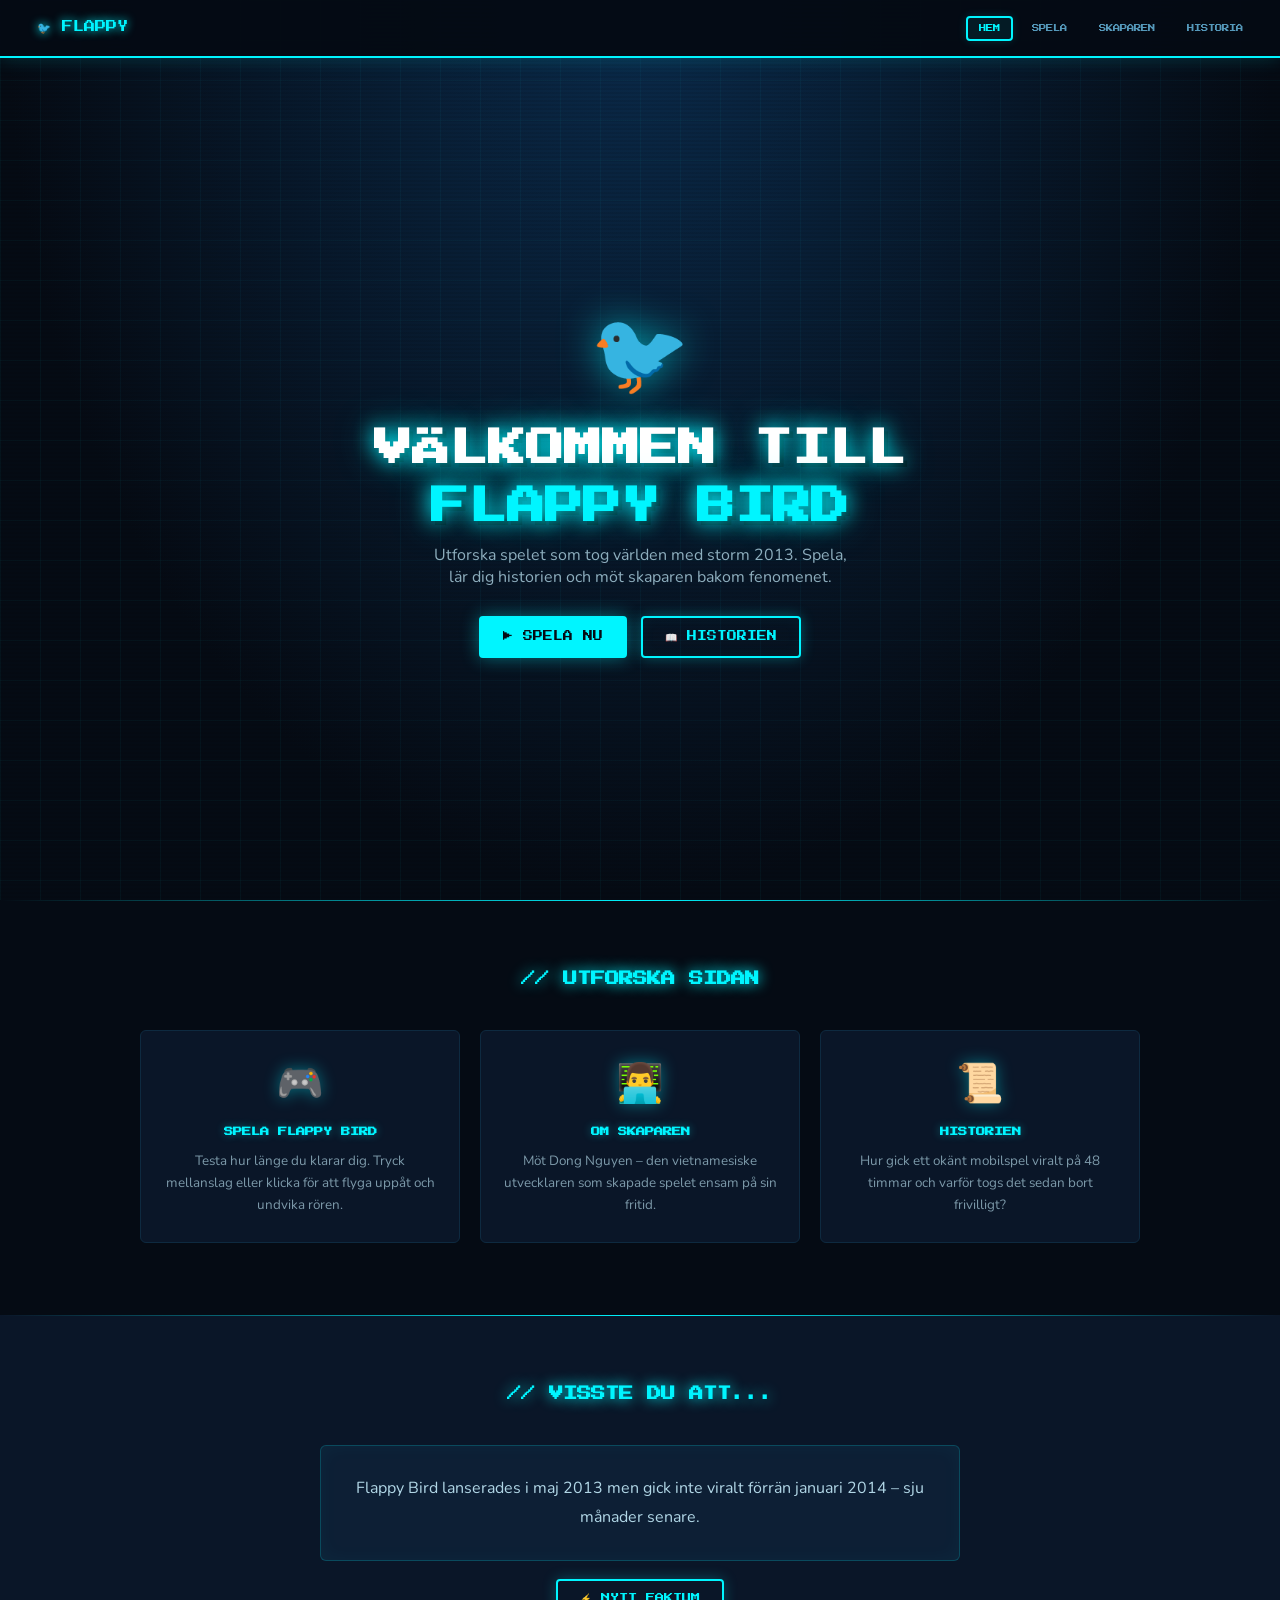
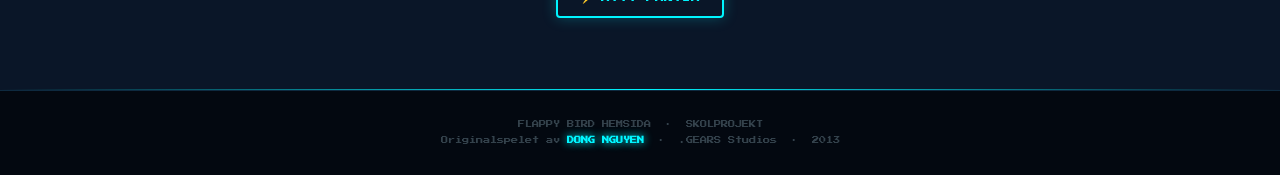
==== commit df0a5391: "Refactor styles and update HTML structure" ====
--- a/index.html
+++ b/index.html
@@ -6,83 +6,119 @@
 <title>Flappy Bird – Hemsida</title>
 <link href="https://fonts.googleapis.com/css2?family=Press+Start+2P&family=Nunito:wght@400;700;900&display=swap" rel="stylesheet">
 <style>
-  :root { --gul: #f7c948; --mork: #1a1a2e; --yta: #16213e; --kant: #2a2f4a; }
+  :root {
+    --cyan: #00f5ff;
+    --cyan2: #00bcd4;
+    --mork: #050b14;
+    --yta: #0a1628;
+    --yta2: #0d1f35;
+    --kant: #0e2a40;
+    --text: #c8f0ff;
+  }
   * { margin:0; padding:0; box-sizing:border-box; }
-  body { font-family:'Nunito',sans-serif; background:var(--mork); color:#fff; min-height:100vh; overflow-x:hidden; }
+  body { font-family:'Nunito',sans-serif; background:var(--mork); color:var(--text); min-height:100vh; overflow-x:hidden; }
 
   nav {
     position:fixed; top:0; left:0; right:0; z-index:100;
-    background:rgba(26,26,46,0.96); border-bottom:3px solid var(--gul);
+    background:rgba(5,11,20,0.97);
+    border-bottom:2px solid var(--cyan);
+    box-shadow:0 0 18px rgba(0,245,255,0.18);
     display:flex; align-items:center; padding:0 24px; height:58px; gap:6px;
   }
-  .logo { font-family:'Press Start 2P',monospace; font-size:.7rem; color:var(--gul); text-decoration:none; margin-right:auto; }
-  nav a { font-family:'Press Start 2P',monospace; font-size:.46rem; color:#bbb; text-decoration:none; padding:7px 11px; border:2px solid transparent; border-radius:5px; transition:.15s; }
-  nav a:hover, nav a.on { color:var(--gul); border-color:var(--gul); background:rgba(247,201,72,.08); }
+  .logo { font-family:'Press Start 2P',monospace; font-size:.7rem; color:var(--cyan); text-decoration:none; margin-right:auto; text-shadow:0 0 10px var(--cyan); }
+  nav a { font-family:'Press Start 2P',monospace; font-size:.46rem; color:#5599bb; text-decoration:none; padding:7px 11px; border:2px solid transparent; border-radius:4px; transition:.15s; }
+  nav a:hover, nav a.on { color:var(--cyan); border-color:var(--cyan); background:rgba(0,245,255,.07); box-shadow:0 0 10px rgba(0,245,255,.15); }
 
   /* HERO */
   .hero {
     min-height:100vh; padding-top:58px;
-    background:linear-gradient(180deg,#5ab4e8 0%,#87ceeb 45%,#aeddf5 100%);
+    background:radial-gradient(ellipse at 50% 0%, #0a2a4a 0%, #050b14 70%);
     display:flex; flex-direction:column; align-items:center; justify-content:center;
     position:relative; overflow:hidden;
   }
-  .cloud { position:absolute; background:#fff; border-radius:50px; opacity:.8; animation:sky linear infinite; }
-  .cloud::before,.cloud::after { content:''; position:absolute; background:#fff; border-radius:50%; }
-  .c1 { width:110px;height:34px;top:18%;animation-duration:20s;animation-delay:-4s; }
-  .c1::before{width:54px;height:54px;top:-27px;left:12px;}
-  .c1::after{width:40px;height:40px;top:-20px;left:48px;}
-  .c2 { width:80px;height:26px;top:36%;animation-duration:28s;animation-delay:-11s; }
-  .c2::before{width:40px;height:40px;top:-20px;left:8px;}
-  .c2::after{width:32px;height:32px;top:-15px;left:36px;}
-  .c3 { width:140px;height:42px;top:58%;animation-duration:16s;animation-delay:-7s; }
-  .c3::before{width:64px;height:64px;top:-32px;left:18px;}
-  .c3::after{width:50px;height:50px;top:-26px;left:60px;}
-  @keyframes sky { from{transform:translateX(-200px)} to{transform:translateX(110vw)} }
-
-  .ground-strip {
-    position:absolute; bottom:0; left:0; right:0; height:72px;
-    background:linear-gradient(#e2d078,#c8a84b);
-    border-top:5px solid #8b7535;
-  }
-  .ground-strip::after {
-    content:''; position:absolute; top:8px; left:0; right:0; height:4px;
-    background:repeating-linear-gradient(90deg,rgba(255,255,255,.14) 0 18px,transparent 18px 36px);
-  }
-
-  .bird-anim { font-size:5rem; animation:bob .85s ease-in-out infinite alternate; cursor:pointer; z-index:2; filter:drop-shadow(0 8px 20px rgba(0,0,0,.25)); }
+  /* Grid lines */
+  .hero::before {
+    content:''; position:absolute; inset:0;
+    background-image:
+      linear-gradient(rgba(0,245,255,.04) 1px, transparent 1px),
+      linear-gradient(90deg, rgba(0,245,255,.04) 1px, transparent 1px);
+    background-size:40px 40px;
+    animation:gridMove 8s linear infinite;
+  }
+  @keyframes gridMove { from{background-position:0 0} to{background-position:0 40px} }
+
+  /* Scanlines */
+  .hero::after {
+    content:''; position:absolute; inset:0; pointer-events:none;
+    background:repeating-linear-gradient(0deg, transparent, transparent 2px, rgba(0,0,0,.08) 2px, rgba(0,0,0,.08) 4px);
+  }
+
+  .bird-anim { font-size:5rem; animation:bob .85s ease-in-out infinite alternate; cursor:pointer; z-index:2; filter:drop-shadow(0 0 20px rgba(0,245,255,.6)); }
   @keyframes bob { from{transform:translateY(0) rotate(-5deg)} to{transform:translateY(-16px) rotate(6deg)} }
 
-  .hero-title { font-family:'Press Start 2P',monospace; font-size:clamp(1.3rem,5vw,2.6rem); text-align:center; z-index:2; padding:0 20px; color:#fff; text-shadow:4px 4px 0 #c49a00,8px 8px 0 rgba(0,0,0,.15); margin:12px 0 8px; }
-  .hero-title span { color:var(--gul); }
-  .hero-sub { z-index:2; font-size:1rem; color:rgba(255,255,255,.88); text-align:center; max-width:460px; padding:0 20px; }
+  .hero-title {
+    font-family:'Press Start 2P',monospace; font-size:clamp(1.2rem,5vw,2.4rem);
+    text-align:center; z-index:2; padding:0 20px; color:#fff;
+    text-shadow:0 0 20px var(--cyan), 0 0 40px rgba(0,245,255,.4), 4px 4px 0 rgba(0,0,0,.5);
+    margin:12px 0 8px; line-height:1.5;
+  }
+  .hero-title span { color:var(--cyan); }
+  .hero-sub { z-index:2; font-size:1rem; color:rgba(200,240,255,.7); text-align:center; max-width:460px; padding:0 20px; }
   .btns { display:flex; gap:14px; margin-top:28px; z-index:2; flex-wrap:wrap; justify-content:center; padding:0 20px; }
-  .btn { font-family:'Press Start 2P',monospace; font-size:.62rem; padding:13px 22px; border-radius:7px; border:none; cursor:pointer; text-decoration:none; display:inline-block; box-shadow:0 5px 0 rgba(0,0,0,.28); transition:.1s; }
-  .btn:active { transform:translateY(3px); box-shadow:0 2px 0 rgba(0,0,0,.28); }
-  .btn-y { background:var(--gul); color:var(--mork); }
-  .btn-y:hover { background:#f0bc30; }
-  .btn-g { background:#4a9c3f; color:#fff; }
-  .btn-g:hover { background:#3d8433; }
+  .btn { font-family:'Press Start 2P',monospace; font-size:.62rem; padding:13px 22px; border-radius:4px; border:2px solid; cursor:pointer; text-decoration:none; display:inline-block; transition:.15s; }
+  .btn:active { transform:translateY(2px); }
+  .btn-c { background:transparent; color:var(--cyan); border-color:var(--cyan); box-shadow:0 0 14px rgba(0,245,255,.3), inset 0 0 14px rgba(0,245,255,.05); }
+  .btn-c:hover { background:rgba(0,245,255,.1); box-shadow:0 0 24px rgba(0,245,255,.5); }
+  .btn-s { background:var(--cyan); color:#050b14; border-color:var(--cyan); box-shadow:0 0 18px rgba(0,245,255,.4); }
+  .btn-s:hover { background:#33f7ff; box-shadow:0 0 28px rgba(0,245,255,.7); }
 
   /* CARDS */
-  .cards-sec { background:var(--mork); padding:72px 24px; }
-  .sec-title { font-family:'Press Start 2P',monospace; font-size:.95rem; color:var(--gul); text-align:center; margin-bottom:44px; text-shadow:2px 2px 0 #a07800; }
+  .cards-sec { background:var(--mork); padding:72px 24px; position:relative; }
+  .cards-sec::before { content:''; position:absolute; top:0; left:0; right:0; height:1px; background:linear-gradient(90deg,transparent,var(--cyan),transparent); }
+  .sec-title { font-family:'Press Start 2P',monospace; font-size:.9rem; color:var(--cyan); text-align:center; margin-bottom:44px; text-shadow:0 0 14px var(--cyan); }
   .cards { display:grid; grid-template-columns:repeat(auto-fit,minmax(230px,1fr)); gap:20px; max-width:1000px; margin:0 auto; }
-  .card { background:rgba(255,255,255,.04); border:2px solid rgba(255,255,255,.09); border-radius:14px; padding:26px 22px; text-align:center; transition:.25s; text-decoration:none; color:inherit; display:block; }
-  .card:hover { border-color:var(--gul); transform:translateY(-5px); background:rgba(247,201,72,.06); box-shadow:0 14px 36px rgba(247,201,72,.13); }
-  .card-icon { font-size:2.6rem; margin-bottom:14px; display:block; }
-  .card h3 { font-family:'Press Start 2P',monospace; font-size:.6rem; color:var(--gul); margin-bottom:10px; line-height:1.7; }
-  .card p { font-size:.85rem; color:rgba(255,255,255,.68); line-height:1.65; }
-
-  /* FUN FACTS */
-  .facts-sec { background:var(--yta); padding:72px 24px; }
+  .card {
+    background:var(--yta); border:1px solid var(--kant);
+    border-radius:6px; padding:26px 22px; text-align:center;
+    transition:.25s; text-decoration:none; color:inherit; display:block;
+    position:relative; overflow:hidden;
+  }
+  .card::before { content:''; position:absolute; top:0; left:0; right:0; height:2px; background:linear-gradient(90deg,transparent,var(--cyan),transparent); opacity:0; transition:.25s; }
+  .card:hover { border-color:rgba(0,245,255,.4); transform:translateY(-5px); background:var(--yta2); box-shadow:0 0 30px rgba(0,245,255,.12), 0 14px 40px rgba(0,0,0,.4); }
+  .card:hover::before { opacity:1; }
+  .card-icon { font-size:2.4rem; margin-bottom:14px; display:block; filter:drop-shadow(0 0 8px rgba(0,245,255,.4)); }
+  .card h3 { font-family:'Press Start 2P',monospace; font-size:.58rem; color:var(--cyan); margin-bottom:10px; line-height:1.7; text-shadow:0 0 8px rgba(0,245,255,.4); }
+  .card p { font-size:.84rem; color:rgba(200,240,255,.6); line-height:1.65; }
+
+  /* FACTS */
+  .facts-sec { background:var(--yta); padding:72px 24px; position:relative; }
+  .facts-sec::before, .facts-sec::after { content:''; position:absolute; left:0; right:0; height:1px; background:linear-gradient(90deg,transparent,var(--cyan),transparent); }
+  .facts-sec::before { top:0; }
+  .facts-sec::after { bottom:0; }
   .fact-box { max-width:640px; margin:0 auto; text-align:center; }
-  .fact-text { font-size:1.1rem; line-height:1.8; color:rgba(255,255,255,.85); background:rgba(255,255,255,.04); border:2px solid rgba(247,201,72,.3); border-radius:14px; padding:28px; min-height:100px; display:flex; align-items:center; justify-content:center; margin-bottom:18px; transition:.3s; }
-  .fact-btn { font-family:'Press Start 2P',monospace; font-size:.58rem; padding:12px 22px; background:var(--gul); color:var(--mork); border:none; border-radius:7px; cursor:pointer; box-shadow:0 4px 0 #a07800; transition:.1s; }
-  .fact-btn:active { transform:translateY(2px); box-shadow:0 2px 0 #a07800; }
-  .fact-btn:hover { background:#f0bc30; }
-
-  footer { background:#0d0d1a; border-top:3px solid var(--gul); text-align:center; padding:26px; font-family:'Press Start 2P',monospace; font-size:.45rem; color:rgba(255,255,255,.35); line-height:2.2; }
-  footer b { color:var(--gul); }
+  .fact-text {
+    font-size:1rem; line-height:1.8; color:rgba(200,240,255,.88);
+    background:var(--yta2); border:1px solid rgba(0,245,255,.2);
+    border-radius:6px; padding:28px; min-height:100px;
+    display:flex; align-items:center; justify-content:center;
+    margin-bottom:18px; box-shadow:inset 0 0 20px rgba(0,245,255,.04);
+    transition:.3s;
+  }
+  .fact-btn {
+    font-family:'Press Start 2P',monospace; font-size:.58rem; padding:12px 22px;
+    background:transparent; color:var(--cyan); border:2px solid var(--cyan);
+    border-radius:4px; cursor:pointer; box-shadow:0 0 14px rgba(0,245,255,.25);
+    transition:.15s;
+  }
+  .fact-btn:hover { background:rgba(0,245,255,.1); box-shadow:0 0 22px rgba(0,245,255,.45); }
+
+  footer {
+    background:#030810; border-top:1px solid var(--kant);
+    text-align:center; padding:26px;
+    font-family:'Press Start 2P',monospace; font-size:.45rem;
+    color:rgba(200,240,255,.25); line-height:2.2;
+  }
+  footer b { color:var(--cyan); text-shadow:0 0 8px var(--cyan); }
 
   @media(max-width:520px){ nav a{font-size:.4rem;padding:6px 7px;} }
 </style>
@@ -98,21 +134,17 @@
 </nav>
 
 <section class="hero">
-  <div class="cloud c1"></div>
-  <div class="cloud c2"></div>
-  <div class="cloud c3"></div>
-  <div class="bird-anim" onclick="this.style.animation='none';setTimeout(()=>this.style.animation='',50)">🐦</div>
+  <div class="bird-anim">🐦</div>
   <h1 class="hero-title">VÄLKOMMEN TILL<br><span>FLAPPY BIRD</span></h1>
   <p class="hero-sub">Utforska spelet som tog världen med storm 2013. Spela, lär dig historien och möt skaparen bakom fenomenet.</p>
   <div class="btns">
-    <a href="spelet.html" class="btn btn-y">▶ SPELA NU</a>
-    <a href="historia.html" class="btn btn-g">📖 HISTORIEN</a>
+    <a href="spelet.html" class="btn btn-s">▶ SPELA NU</a>
+    <a href="historia.html" class="btn btn-c">📖 HISTORIEN</a>
   </div>
-  <div class="ground-strip"></div>
 </section>
 
 <section class="cards-sec">
-  <h2 class="sec-title">UTFORSKA SIDAN</h2>
+  <h2 class="sec-title">// UTFORSKA SIDAN</h2>
   <div class="cards">
     <a class="card" href="spelet.html">
       <span class="card-icon">🎮</span>
@@ -134,15 +166,15 @@
 
 <section class="facts-sec">
   <div class="fact-box">
-    <h2 class="sec-title">VISSTE DU ATT...</h2>
-    <div class="fact-text" id="factText">Tryck på knappen nedan för ett slumpmässigt faktum om Flappy Bird!</div>
-    <button class="fact-btn" onclick="newFact()">🎲 NYTT FAKTUM</button>
+    <h2 class="sec-title">// VISSTE DU ATT...</h2>
+    <div class="fact-text" id="factText">Laddar faktum...</div>
+    <button class="fact-btn" onclick="newFact()">⚡ NYTT FAKTUM</button>
   </div>
 </section>
 
 <footer>
   <div>FLAPPY BIRD HEMSIDA &nbsp;·&nbsp; SKOLPROJEKT</div>
-  <div>Originalspelet skapat av <b>DONG NGUYEN</b> &nbsp;·&nbsp; .GEARS Studios &nbsp;·&nbsp; 2013</div>
+  <div>Originalspelet av <b>DONG NGUYEN</b> &nbsp;·&nbsp; .GEARS Studios &nbsp;·&nbsp; 2013</div>
 </footer>
 
 <script>
@@ -150,30 +182,21 @@
   "Flappy Bird laddades ner över 50 miljoner gånger på bara två månader!",
   "Dong Nguyen tjänade ungefär 50 000 dollar PER DAG i reklamintäkter när spelet var som störst.",
   "Spelet skapades på bara 2–3 dagar av en enda person.",
-  "Dong Nguyen tog frivilligt bort spelet den 9 februari 2014 – trots att det var gratis och populärt.",
+  "Dong Nguyen tog frivilligt bort spelet den 9 februari 2014 – trots att det var gratis och extremt populärt.",
   "Telefoner med Flappy Bird installerat såldes på eBay för upp till 90 000 kronor efter borttagningen.",
   "Rörens design är inspirerad av Super Mario Bros från Nintendo.",
-  "Spelet var tillgängligt i över 150 länder och låg etta på App Store i de flesta av dem.",
-  "Dong Nguyen fick ständiga meddelanden från spelare som sa att spelet förstörde deras liv.",
-  "Efter Flappy Bird skapade Nguyen Swing Copters och Ninja Spinki Challenges – men inget slog originalet.",
-  "Den gula fågeln heter officiellt 'Faby' i spelvärlden.",
+  "Spelet låg etta på App Store i över 150 länder.",
+  "Nguyen fick ständiga meddelanden från spelare som sa att spelet förstörde deras liv.",
   "Flappy Bird lanserades i maj 2013 men gick inte viralt förrän januari 2014 – sju månader senare.",
-  "Spelet är känt som ett av de svåraste mobilspelen någonsin – de flesta klarar inte ens fem rör."
+  "Spelet är känt som ett av de svåraste mobilspelen någonsin – de flesta klarar inte fem rör."
 ];
-let lastIdx = -1;
+let last = -1;
 function newFact() {
-  let idx;
-  do { idx = Math.floor(Math.random() * facts.length); } while (idx === lastIdx);
-  lastIdx = idx;
+  let i; do { i = Math.floor(Math.random()*facts.length); } while(i===last);
+  last = i;
   const el = document.getElementById('factText');
-  el.style.opacity = '0';
-  el.style.transform = 'translateY(6px)';
-  setTimeout(() => {
-    el.textContent = facts[idx];
-    el.style.transition = 'opacity .3s, transform .3s';
-    el.style.opacity = '1';
-    el.style.transform = 'translateY(0)';
-  }, 200);
+  el.style.opacity='0'; el.style.transform='translateY(6px)';
+  setTimeout(()=>{ el.textContent=facts[i]; el.style.transition='opacity .3s,transform .3s'; el.style.opacity='1'; el.style.transform='translateY(0)'; },180);
 }
 newFact();
 </script>
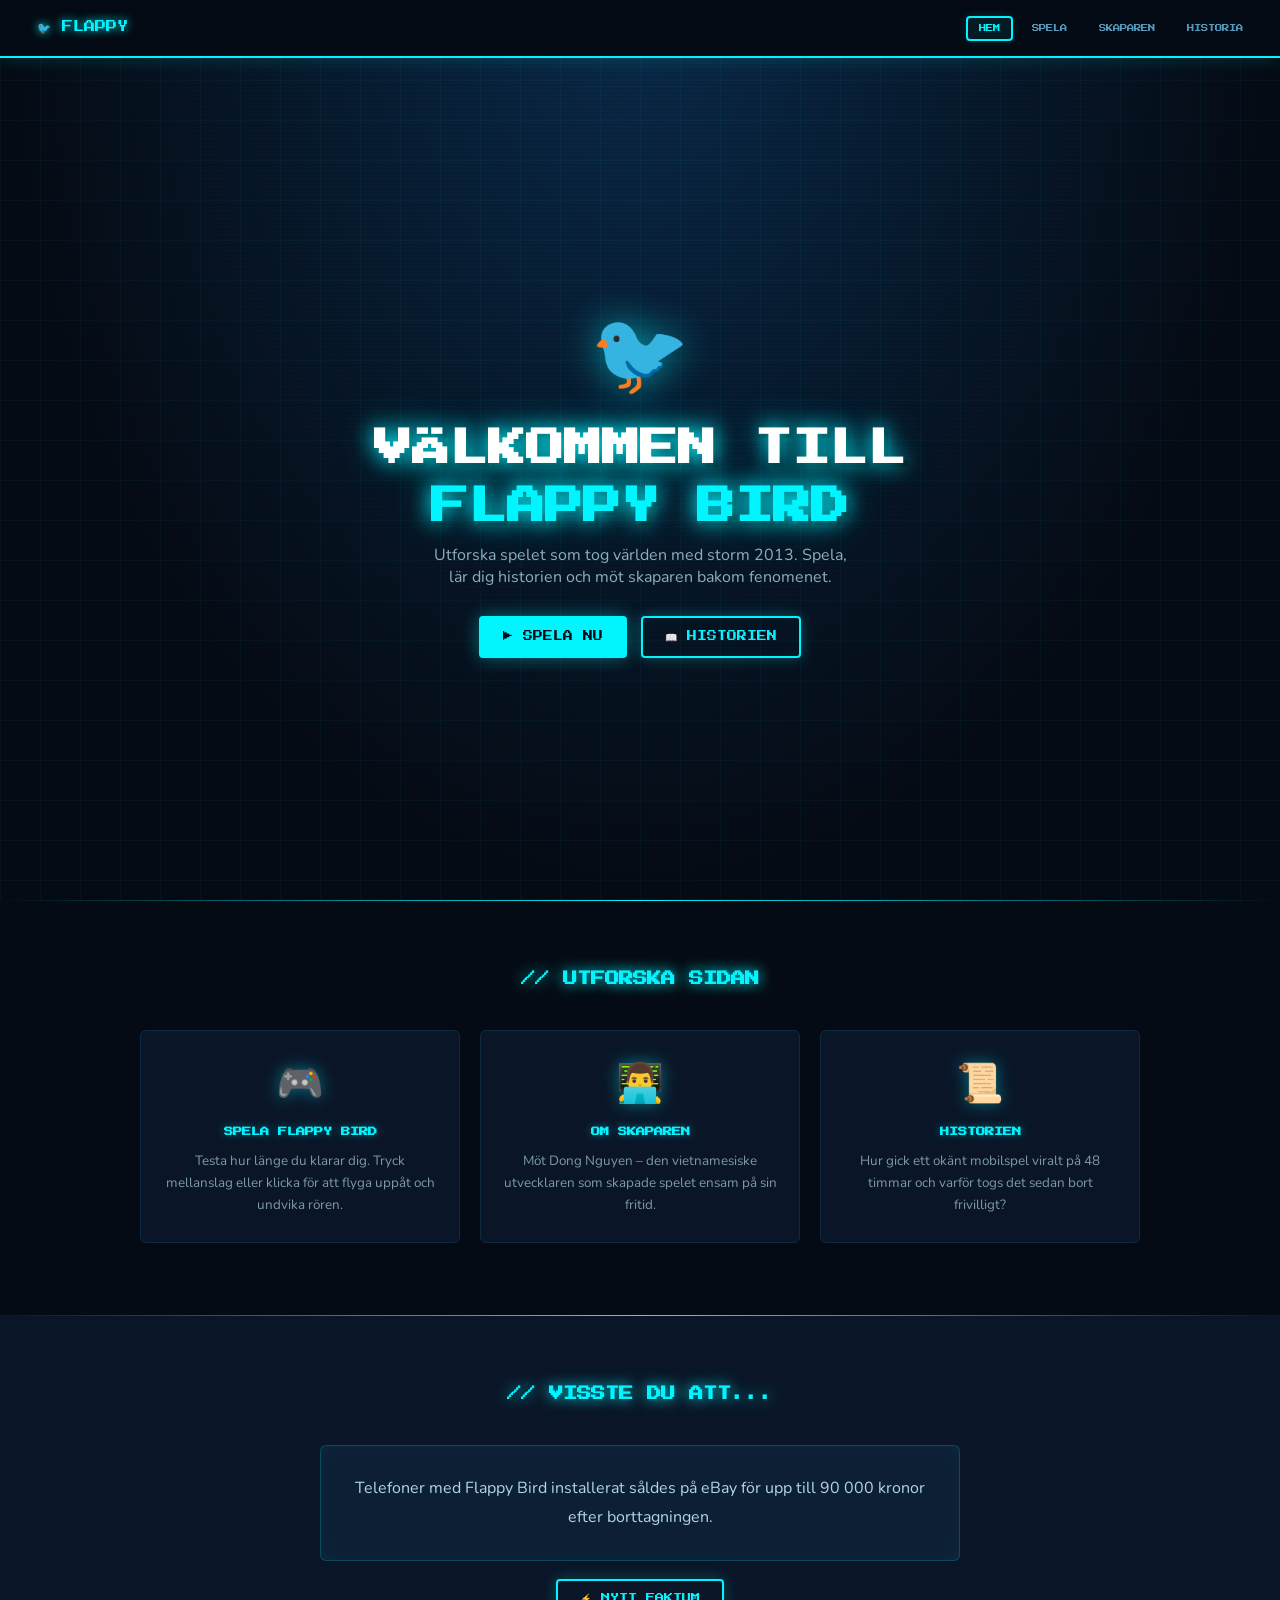
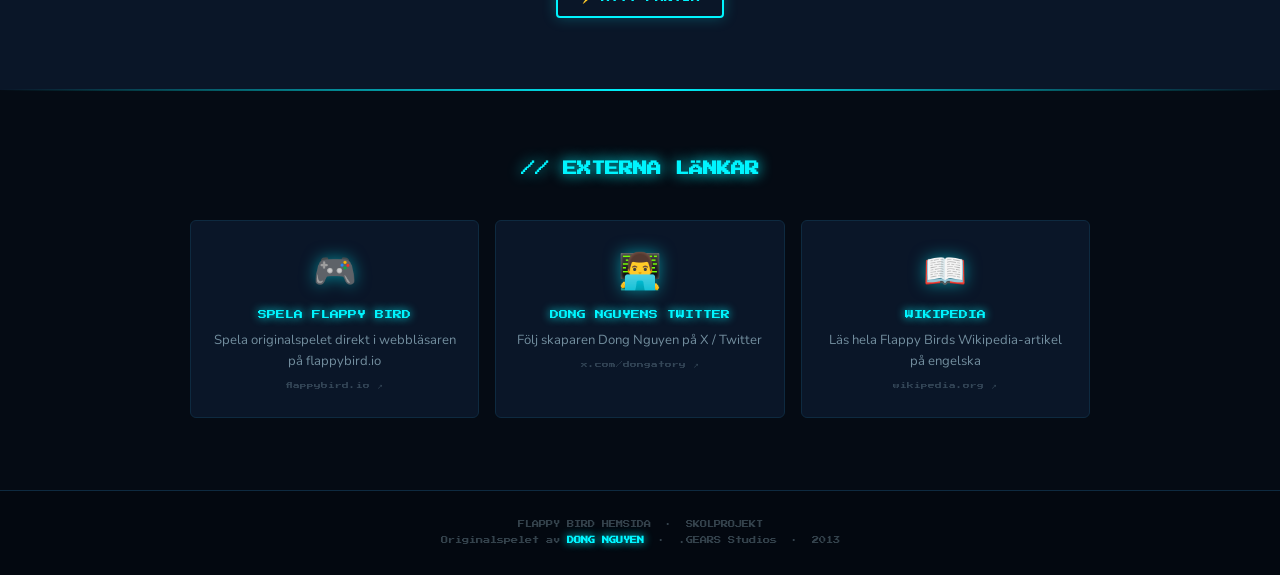
==== commit d6ee1ade: "Remove comments and add links section in HTML" ====
--- a/index.html
+++ b/index.html
@@ -29,14 +29,12 @@
   nav a { font-family:'Press Start 2P',monospace; font-size:.46rem; color:#5599bb; text-decoration:none; padding:7px 11px; border:2px solid transparent; border-radius:4px; transition:.15s; }
   nav a:hover, nav a.on { color:var(--cyan); border-color:var(--cyan); background:rgba(0,245,255,.07); box-shadow:0 0 10px rgba(0,245,255,.15); }
 
-  /* HERO */
   .hero {
     min-height:100vh; padding-top:58px;
     background:radial-gradient(ellipse at 50% 0%, #0a2a4a 0%, #050b14 70%);
     display:flex; flex-direction:column; align-items:center; justify-content:center;
     position:relative; overflow:hidden;
   }
-  /* Grid lines */
   .hero::before {
     content:''; position:absolute; inset:0;
     background-image:
@@ -46,8 +44,6 @@
     animation:gridMove 8s linear infinite;
   }
   @keyframes gridMove { from{background-position:0 0} to{background-position:0 40px} }
-
-  /* Scanlines */
   .hero::after {
     content:''; position:absolute; inset:0; pointer-events:none;
     background:repeating-linear-gradient(0deg, transparent, transparent 2px, rgba(0,0,0,.08) 2px, rgba(0,0,0,.08) 4px);
@@ -72,7 +68,6 @@
   .btn-s { background:var(--cyan); color:#050b14; border-color:var(--cyan); box-shadow:0 0 18px rgba(0,245,255,.4); }
   .btn-s:hover { background:#33f7ff; box-shadow:0 0 28px rgba(0,245,255,.7); }
 
-  /* CARDS */
   .cards-sec { background:var(--mork); padding:72px 24px; position:relative; }
   .cards-sec::before { content:''; position:absolute; top:0; left:0; right:0; height:1px; background:linear-gradient(90deg,transparent,var(--cyan),transparent); }
   .sec-title { font-family:'Press Start 2P',monospace; font-size:.9rem; color:var(--cyan); text-align:center; margin-bottom:44px; text-shadow:0 0 14px var(--cyan); }
@@ -90,7 +85,6 @@
   .card h3 { font-family:'Press Start 2P',monospace; font-size:.58rem; color:var(--cyan); margin-bottom:10px; line-height:1.7; text-shadow:0 0 8px rgba(0,245,255,.4); }
   .card p { font-size:.84rem; color:rgba(200,240,255,.6); line-height:1.65; }
 
-  /* FACTS */
   .facts-sec { background:var(--yta); padding:72px 24px; position:relative; }
   .facts-sec::before, .facts-sec::after { content:''; position:absolute; left:0; right:0; height:1px; background:linear-gradient(90deg,transparent,var(--cyan),transparent); }
   .facts-sec::before { top:0; }
@@ -112,6 +106,22 @@
   }
   .fact-btn:hover { background:rgba(0,245,255,.1); box-shadow:0 0 22px rgba(0,245,255,.45); }
 
+  .links-sec { background:var(--mork); padding:72px 24px; position:relative; }
+  .links-sec::before { content:''; position:absolute; top:0; left:0; right:0; height:1px; background:linear-gradient(90deg,transparent,var(--cyan),transparent); }
+  .link-cards { display:grid; grid-template-columns:repeat(auto-fit,minmax(220px,1fr)); gap:16px; max-width:900px; margin:0 auto; }
+  .link-card {
+    display:block; background:var(--yta); border:1px solid var(--kant);
+    border-radius:6px; padding:26px 20px; text-decoration:none; color:var(--text);
+    transition:.25s; position:relative; overflow:hidden; text-align:center;
+  }
+  .link-card::before { content:''; position:absolute; top:0; left:0; right:0; height:2px; background:linear-gradient(90deg,transparent,var(--cyan),transparent); opacity:0; transition:.25s; }
+  .link-card:hover { border-color:rgba(0,245,255,.4); transform:translateY(-4px); background:var(--yta2); box-shadow:0 0 28px rgba(0,245,255,.12); }
+  .link-card:hover::before { opacity:1; }
+  .link-icon { font-size:2.2rem; margin-bottom:12px; display:block; filter:drop-shadow(0 0 8px rgba(0,245,255,.5)); }
+  .link-title { font-family:'Press Start 2P',monospace; font-size:.56rem; color:var(--cyan); margin-bottom:8px; text-shadow:0 0 8px var(--cyan); line-height:1.7; }
+  .link-desc { font-size:.82rem; color:rgba(200,240,255,.55); line-height:1.6; margin-bottom:10px; }
+  .link-url { font-family:'Press Start 2P',monospace; font-size:.42rem; color:rgba(200,240,255,.22); }
+
   footer {
     background:#030810; border-top:1px solid var(--kant);
     text-align:center; padding:26px;
@@ -169,6 +179,34 @@
     <h2 class="sec-title">// VISSTE DU ATT...</h2>
     <div class="fact-text" id="factText">Laddar faktum...</div>
     <button class="fact-btn" onclick="newFact()">⚡ NYTT FAKTUM</button>
+  </div>
+</section>
+
+<section class="links-sec">
+  <h2 class="sec-title">// EXTERNA LÄNKAR</h2>
+  <div class="link-cards">
+
+    <a class="link-card" href="https://flappybird.io" target="_blank" rel="noopener">
+      <span class="link-icon">🎮</span>
+      <div class="link-title">SPELA FLAPPY BIRD</div>
+      <div class="link-desc">Spela originalspelet direkt i webbläsaren på flappybird.io</div>
+      <div class="link-url">flappybird.io ↗</div>
+    </a>
+
+    <a class="link-card" href="https://x.com/dongatory" target="_blank" rel="noopener">
+      <span class="link-icon">👨‍💻</span>
+      <div class="link-title">DONG NGUYENS TWITTER</div>
+      <div class="link-desc">Följ skaparen Dong Nguyen på X / Twitter</div>
+      <div class="link-url">x.com/dongatory ↗</div>
+    </a>
+
+    <a class="link-card" href="https://en.wikipedia.org/wiki/Flappy_Bird" target="_blank" rel="noopener">
+      <span class="link-icon">📖</span>
+      <div class="link-title">WIKIPEDIA</div>
+      <div class="link-desc">Läs hela Flappy Birds Wikipedia-artikel på engelska</div>
+      <div class="link-url">wikipedia.org ↗</div>
+    </a>
+
   </div>
 </section>
 
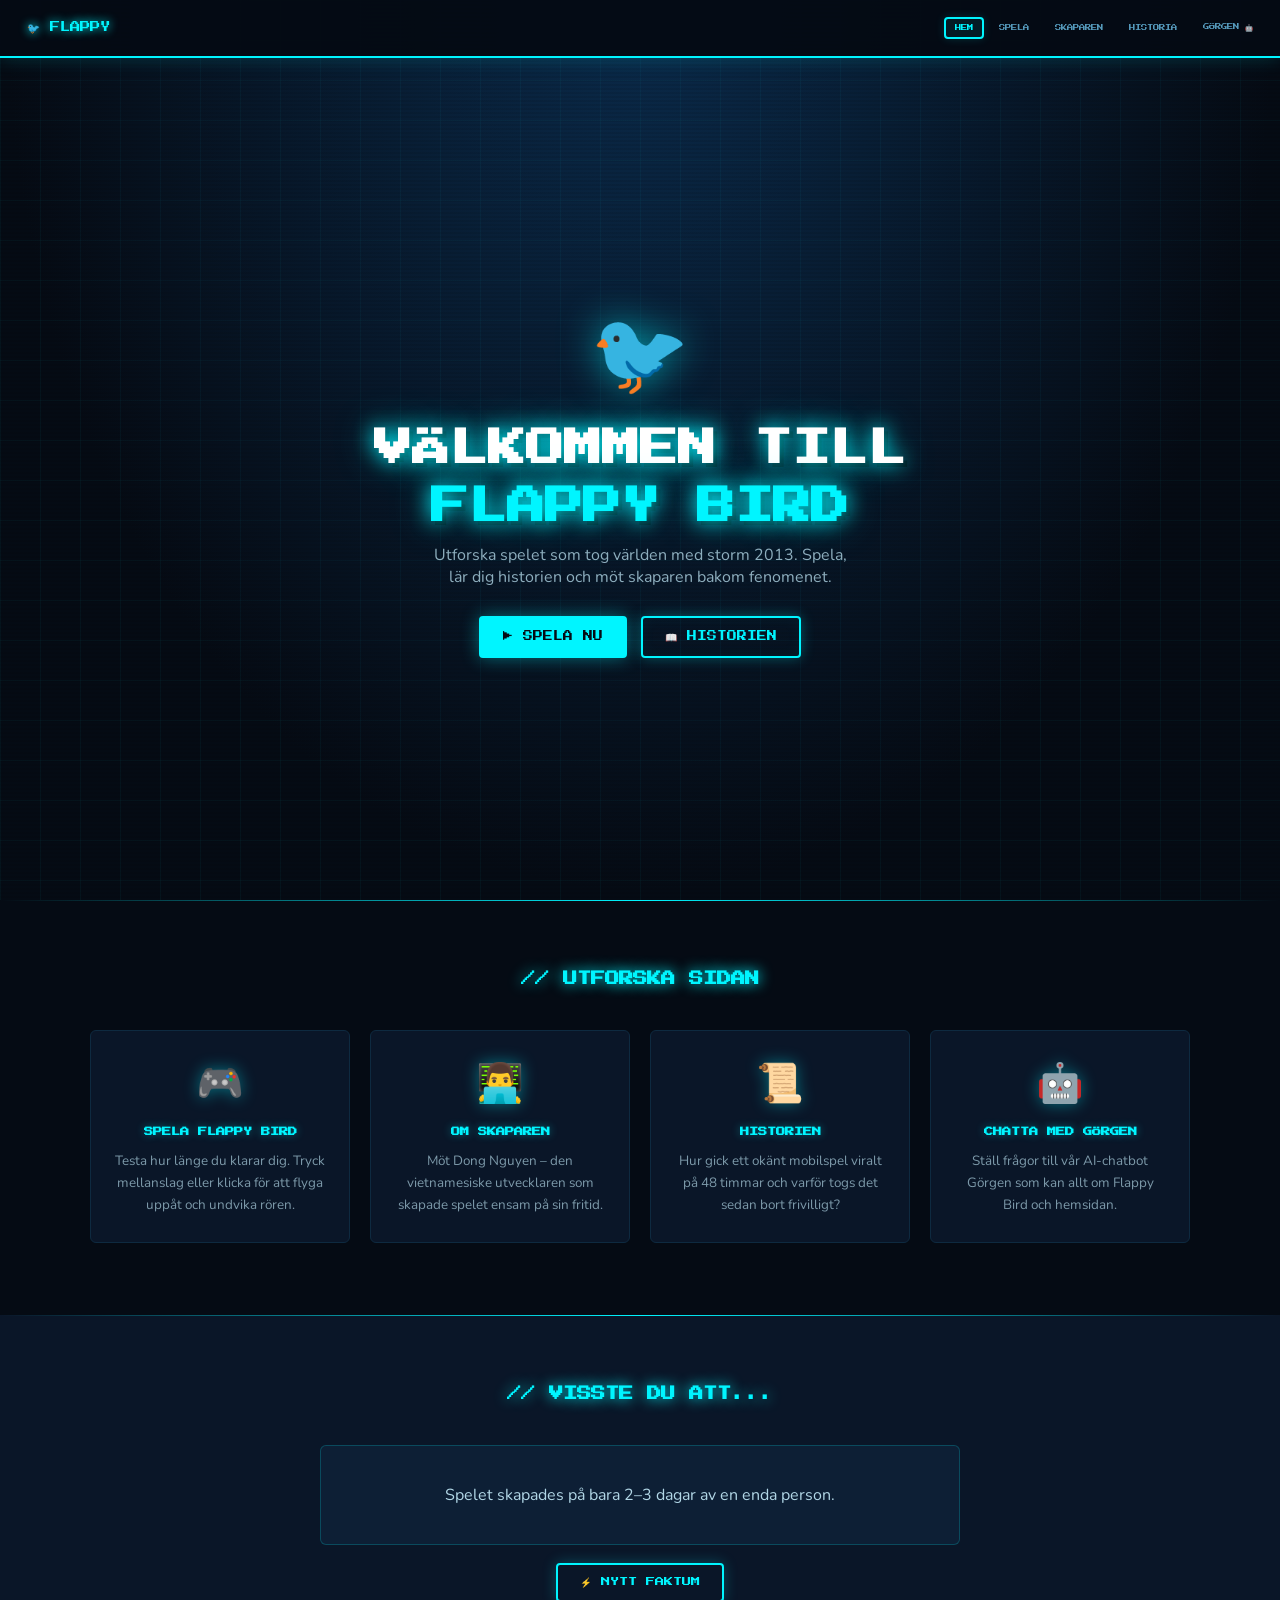
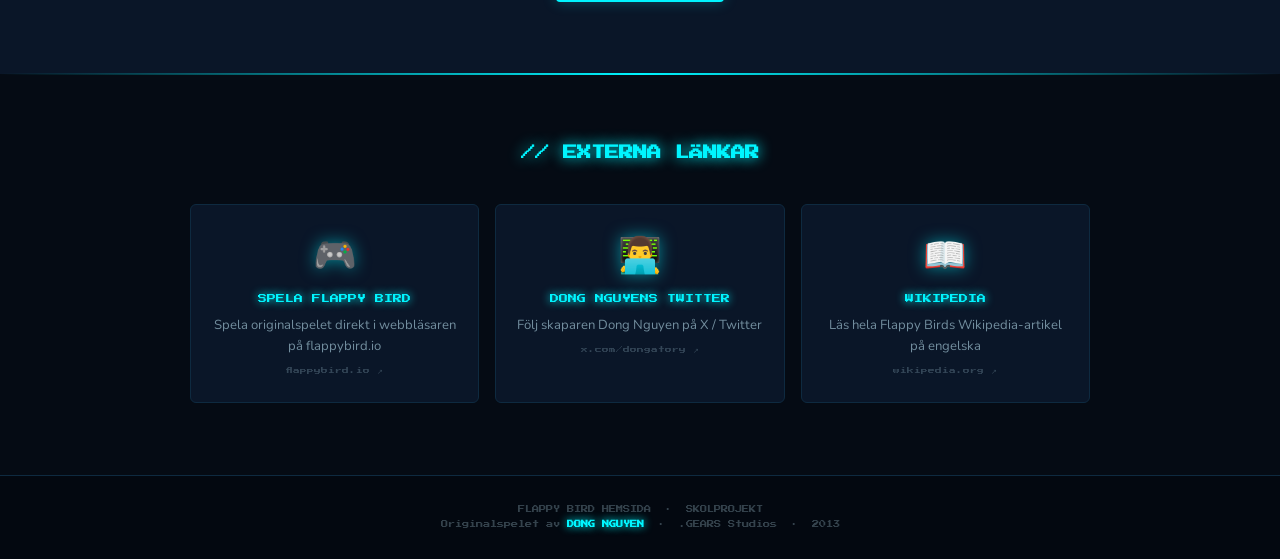
==== commit 9ba1c821: "Refactor styles and update navigation links Removed unused CSS variable and adjusted styles for layo" ====
--- a/index.html
+++ b/index.html
@@ -8,7 +8,6 @@
 <style>
   :root {
     --cyan: #00f5ff;
-    --cyan2: #00bcd4;
     --mork: #050b14;
     --yta: #0a1628;
     --yta2: #0d1f35;
@@ -23,10 +22,10 @@
     background:rgba(5,11,20,0.97);
     border-bottom:2px solid var(--cyan);
     box-shadow:0 0 18px rgba(0,245,255,0.18);
-    display:flex; align-items:center; padding:0 24px; height:58px; gap:6px;
-  }
-  .logo { font-family:'Press Start 2P',monospace; font-size:.7rem; color:var(--cyan); text-decoration:none; margin-right:auto; text-shadow:0 0 10px var(--cyan); }
-  nav a { font-family:'Press Start 2P',monospace; font-size:.46rem; color:#5599bb; text-decoration:none; padding:7px 11px; border:2px solid transparent; border-radius:4px; transition:.15s; }
+    display:flex; align-items:center; padding:0 16px; height:58px; gap:4px;
+  }
+  .logo { font-family:'Press Start 2P',monospace; font-size:.65rem; color:var(--cyan); text-decoration:none; margin-right:auto; text-shadow:0 0 10px var(--cyan); white-space:nowrap; }
+  nav a { font-family:'Press Start 2P',monospace; font-size:.4rem; color:#5599bb; text-decoration:none; padding:6px 9px; border:2px solid transparent; border-radius:4px; transition:.15s; white-space:nowrap; }
   nav a:hover, nav a.on { color:var(--cyan); border-color:var(--cyan); background:rgba(0,245,255,.07); box-shadow:0 0 10px rgba(0,245,255,.15); }
 
   .hero {
@@ -37,33 +36,22 @@
   }
   .hero::before {
     content:''; position:absolute; inset:0;
-    background-image:
-      linear-gradient(rgba(0,245,255,.04) 1px, transparent 1px),
-      linear-gradient(90deg, rgba(0,245,255,.04) 1px, transparent 1px);
-    background-size:40px 40px;
-    animation:gridMove 8s linear infinite;
+    background-image: linear-gradient(rgba(0,245,255,.04) 1px,transparent 1px), linear-gradient(90deg,rgba(0,245,255,.04) 1px,transparent 1px);
+    background-size:40px 40px; animation:gridMove 8s linear infinite;
   }
   @keyframes gridMove { from{background-position:0 0} to{background-position:0 40px} }
-  .hero::after {
-    content:''; position:absolute; inset:0; pointer-events:none;
-    background:repeating-linear-gradient(0deg, transparent, transparent 2px, rgba(0,0,0,.08) 2px, rgba(0,0,0,.08) 4px);
-  }
+  .hero::after { content:''; position:absolute; inset:0; pointer-events:none; background:repeating-linear-gradient(0deg,transparent,transparent 2px,rgba(0,0,0,.08) 2px,rgba(0,0,0,.08) 4px); }
 
   .bird-anim { font-size:5rem; animation:bob .85s ease-in-out infinite alternate; cursor:pointer; z-index:2; filter:drop-shadow(0 0 20px rgba(0,245,255,.6)); }
   @keyframes bob { from{transform:translateY(0) rotate(-5deg)} to{transform:translateY(-16px) rotate(6deg)} }
 
-  .hero-title {
-    font-family:'Press Start 2P',monospace; font-size:clamp(1.2rem,5vw,2.4rem);
-    text-align:center; z-index:2; padding:0 20px; color:#fff;
-    text-shadow:0 0 20px var(--cyan), 0 0 40px rgba(0,245,255,.4), 4px 4px 0 rgba(0,0,0,.5);
-    margin:12px 0 8px; line-height:1.5;
-  }
+  .hero-title { font-family:'Press Start 2P',monospace; font-size:clamp(1.2rem,5vw,2.4rem); text-align:center; z-index:2; padding:0 20px; color:#fff; text-shadow:0 0 20px var(--cyan),0 0 40px rgba(0,245,255,.4),4px 4px 0 rgba(0,0,0,.5); margin:12px 0 8px; line-height:1.5; }
   .hero-title span { color:var(--cyan); }
   .hero-sub { z-index:2; font-size:1rem; color:rgba(200,240,255,.7); text-align:center; max-width:460px; padding:0 20px; }
   .btns { display:flex; gap:14px; margin-top:28px; z-index:2; flex-wrap:wrap; justify-content:center; padding:0 20px; }
   .btn { font-family:'Press Start 2P',monospace; font-size:.62rem; padding:13px 22px; border-radius:4px; border:2px solid; cursor:pointer; text-decoration:none; display:inline-block; transition:.15s; }
   .btn:active { transform:translateY(2px); }
-  .btn-c { background:transparent; color:var(--cyan); border-color:var(--cyan); box-shadow:0 0 14px rgba(0,245,255,.3), inset 0 0 14px rgba(0,245,255,.05); }
+  .btn-c { background:transparent; color:var(--cyan); border-color:var(--cyan); box-shadow:0 0 14px rgba(0,245,255,.3),inset 0 0 14px rgba(0,245,255,.05); }
   .btn-c:hover { background:rgba(0,245,255,.1); box-shadow:0 0 24px rgba(0,245,255,.5); }
   .btn-s { background:var(--cyan); color:#050b14; border-color:var(--cyan); box-shadow:0 0 18px rgba(0,245,255,.4); }
   .btn-s:hover { background:#33f7ff; box-shadow:0 0 28px rgba(0,245,255,.7); }
@@ -71,49 +59,27 @@
   .cards-sec { background:var(--mork); padding:72px 24px; position:relative; }
   .cards-sec::before { content:''; position:absolute; top:0; left:0; right:0; height:1px; background:linear-gradient(90deg,transparent,var(--cyan),transparent); }
   .sec-title { font-family:'Press Start 2P',monospace; font-size:.9rem; color:var(--cyan); text-align:center; margin-bottom:44px; text-shadow:0 0 14px var(--cyan); }
-  .cards { display:grid; grid-template-columns:repeat(auto-fit,minmax(230px,1fr)); gap:20px; max-width:1000px; margin:0 auto; }
-  .card {
-    background:var(--yta); border:1px solid var(--kant);
-    border-radius:6px; padding:26px 22px; text-align:center;
-    transition:.25s; text-decoration:none; color:inherit; display:block;
-    position:relative; overflow:hidden;
-  }
+  .cards { display:grid; grid-template-columns:repeat(auto-fit,minmax(200px,1fr)); gap:20px; max-width:1100px; margin:0 auto; }
+  .card { background:var(--yta); border:1px solid var(--kant); border-radius:6px; padding:26px 22px; text-align:center; transition:.25s; text-decoration:none; color:inherit; display:block; position:relative; overflow:hidden; }
   .card::before { content:''; position:absolute; top:0; left:0; right:0; height:2px; background:linear-gradient(90deg,transparent,var(--cyan),transparent); opacity:0; transition:.25s; }
-  .card:hover { border-color:rgba(0,245,255,.4); transform:translateY(-5px); background:var(--yta2); box-shadow:0 0 30px rgba(0,245,255,.12), 0 14px 40px rgba(0,0,0,.4); }
+  .card:hover { border-color:rgba(0,245,255,.4); transform:translateY(-5px); background:var(--yta2); box-shadow:0 0 30px rgba(0,245,255,.12),0 14px 40px rgba(0,0,0,.4); }
   .card:hover::before { opacity:1; }
   .card-icon { font-size:2.4rem; margin-bottom:14px; display:block; filter:drop-shadow(0 0 8px rgba(0,245,255,.4)); }
   .card h3 { font-family:'Press Start 2P',monospace; font-size:.58rem; color:var(--cyan); margin-bottom:10px; line-height:1.7; text-shadow:0 0 8px rgba(0,245,255,.4); }
   .card p { font-size:.84rem; color:rgba(200,240,255,.6); line-height:1.65; }
 
   .facts-sec { background:var(--yta); padding:72px 24px; position:relative; }
-  .facts-sec::before, .facts-sec::after { content:''; position:absolute; left:0; right:0; height:1px; background:linear-gradient(90deg,transparent,var(--cyan),transparent); }
-  .facts-sec::before { top:0; }
-  .facts-sec::after { bottom:0; }
+  .facts-sec::before,.facts-sec::after { content:''; position:absolute; left:0; right:0; height:1px; background:linear-gradient(90deg,transparent,var(--cyan),transparent); }
+  .facts-sec::before { top:0; } .facts-sec::after { bottom:0; }
   .fact-box { max-width:640px; margin:0 auto; text-align:center; }
-  .fact-text {
-    font-size:1rem; line-height:1.8; color:rgba(200,240,255,.88);
-    background:var(--yta2); border:1px solid rgba(0,245,255,.2);
-    border-radius:6px; padding:28px; min-height:100px;
-    display:flex; align-items:center; justify-content:center;
-    margin-bottom:18px; box-shadow:inset 0 0 20px rgba(0,245,255,.04);
-    transition:.3s;
-  }
-  .fact-btn {
-    font-family:'Press Start 2P',monospace; font-size:.58rem; padding:12px 22px;
-    background:transparent; color:var(--cyan); border:2px solid var(--cyan);
-    border-radius:4px; cursor:pointer; box-shadow:0 0 14px rgba(0,245,255,.25);
-    transition:.15s;
-  }
+  .fact-text { font-size:1rem; line-height:1.8; color:rgba(200,240,255,.88); background:var(--yta2); border:1px solid rgba(0,245,255,.2); border-radius:6px; padding:28px; min-height:100px; display:flex; align-items:center; justify-content:center; margin-bottom:18px; transition:.3s; }
+  .fact-btn { font-family:'Press Start 2P',monospace; font-size:.58rem; padding:12px 22px; background:transparent; color:var(--cyan); border:2px solid var(--cyan); border-radius:4px; cursor:pointer; box-shadow:0 0 14px rgba(0,245,255,.25); transition:.15s; }
   .fact-btn:hover { background:rgba(0,245,255,.1); box-shadow:0 0 22px rgba(0,245,255,.45); }
 
   .links-sec { background:var(--mork); padding:72px 24px; position:relative; }
   .links-sec::before { content:''; position:absolute; top:0; left:0; right:0; height:1px; background:linear-gradient(90deg,transparent,var(--cyan),transparent); }
   .link-cards { display:grid; grid-template-columns:repeat(auto-fit,minmax(220px,1fr)); gap:16px; max-width:900px; margin:0 auto; }
-  .link-card {
-    display:block; background:var(--yta); border:1px solid var(--kant);
-    border-radius:6px; padding:26px 20px; text-decoration:none; color:var(--text);
-    transition:.25s; position:relative; overflow:hidden; text-align:center;
-  }
+  .link-card { display:block; background:var(--yta); border:1px solid var(--kant); border-radius:6px; padding:26px 20px; text-decoration:none; color:var(--text); transition:.25s; position:relative; overflow:hidden; text-align:center; }
   .link-card::before { content:''; position:absolute; top:0; left:0; right:0; height:2px; background:linear-gradient(90deg,transparent,var(--cyan),transparent); opacity:0; transition:.25s; }
   .link-card:hover { border-color:rgba(0,245,255,.4); transform:translateY(-4px); background:var(--yta2); box-shadow:0 0 28px rgba(0,245,255,.12); }
   .link-card:hover::before { opacity:1; }
@@ -122,15 +88,10 @@
   .link-desc { font-size:.82rem; color:rgba(200,240,255,.55); line-height:1.6; margin-bottom:10px; }
   .link-url { font-family:'Press Start 2P',monospace; font-size:.42rem; color:rgba(200,240,255,.22); }
 
-  footer {
-    background:#030810; border-top:1px solid var(--kant);
-    text-align:center; padding:26px;
-    font-family:'Press Start 2P',monospace; font-size:.45rem;
-    color:rgba(200,240,255,.25); line-height:2.2;
-  }
+  footer { background:#030810; border-top:1px solid var(--kant); text-align:center; padding:26px; font-family:'Press Start 2P',monospace; font-size:.45rem; color:rgba(200,240,255,.25); line-height:2.2; }
   footer b { color:var(--cyan); text-shadow:0 0 8px var(--cyan); }
 
-  @media(max-width:520px){ nav a{font-size:.4rem;padding:6px 7px;} }
+  @media(max-width:600px){ nav a{font-size:.35rem;padding:5px 6px;} .logo{font-size:.55rem;} }
 </style>
 </head>
 <body>
@@ -141,6 +102,7 @@
   <a href="spelet.html">SPELA</a>
   <a href="skaparen.html">SKAPAREN</a>
   <a href="historia.html">HISTORIA</a>
+  <a href="gorgen.html">GÖRGEN 🤖</a>
 </nav>
 
 <section class="hero">
@@ -171,6 +133,11 @@
       <h3>HISTORIEN</h3>
       <p>Hur gick ett okänt mobilspel viralt på 48 timmar och varför togs det sedan bort frivilligt?</p>
     </a>
+    <a class="card" href="gorgen.html">
+      <span class="card-icon">🤖</span>
+      <h3>CHATTA MED GÖRGEN</h3>
+      <p>Ställ frågor till vår AI-chatbot Görgen som kan allt om Flappy Bird och hemsidan.</p>
+    </a>
   </div>
 </section>
 
@@ -185,28 +152,24 @@
 <section class="links-sec">
   <h2 class="sec-title">// EXTERNA LÄNKAR</h2>
   <div class="link-cards">
-
     <a class="link-card" href="https://flappybird.io" target="_blank" rel="noopener">
       <span class="link-icon">🎮</span>
       <div class="link-title">SPELA FLAPPY BIRD</div>
       <div class="link-desc">Spela originalspelet direkt i webbläsaren på flappybird.io</div>
       <div class="link-url">flappybird.io ↗</div>
     </a>
-
     <a class="link-card" href="https://x.com/dongatory" target="_blank" rel="noopener">
       <span class="link-icon">👨‍💻</span>
       <div class="link-title">DONG NGUYENS TWITTER</div>
       <div class="link-desc">Följ skaparen Dong Nguyen på X / Twitter</div>
       <div class="link-url">x.com/dongatory ↗</div>
     </a>
-
     <a class="link-card" href="https://en.wikipedia.org/wiki/Flappy_Bird" target="_blank" rel="noopener">
       <span class="link-icon">📖</span>
       <div class="link-title">WIKIPEDIA</div>
       <div class="link-desc">Läs hela Flappy Birds Wikipedia-artikel på engelska</div>
       <div class="link-url">wikipedia.org ↗</div>
     </a>
-
   </div>
 </section>
 
@@ -224,9 +187,9 @@
   "Telefoner med Flappy Bird installerat såldes på eBay för upp till 90 000 kronor efter borttagningen.",
   "Rörens design är inspirerad av Super Mario Bros från Nintendo.",
   "Spelet låg etta på App Store i över 150 länder.",
-  "Nguyen fick ständiga meddelanden från spelare som sa att spelet förstörde deras liv.",
+  "Nguyen fick ständiga meddelanden om att spelet förstörde folks liv.",
   "Flappy Bird lanserades i maj 2013 men gick inte viralt förrän januari 2014 – sju månader senare.",
-  "Spelet är känt som ett av de svåraste mobilspelen någonsin – de flesta klarar inte fem rör."
+  "Spelet är känt som ett av de svåraste mobilspelen någonsin."
 ];
 let last = -1;
 function newFact() {
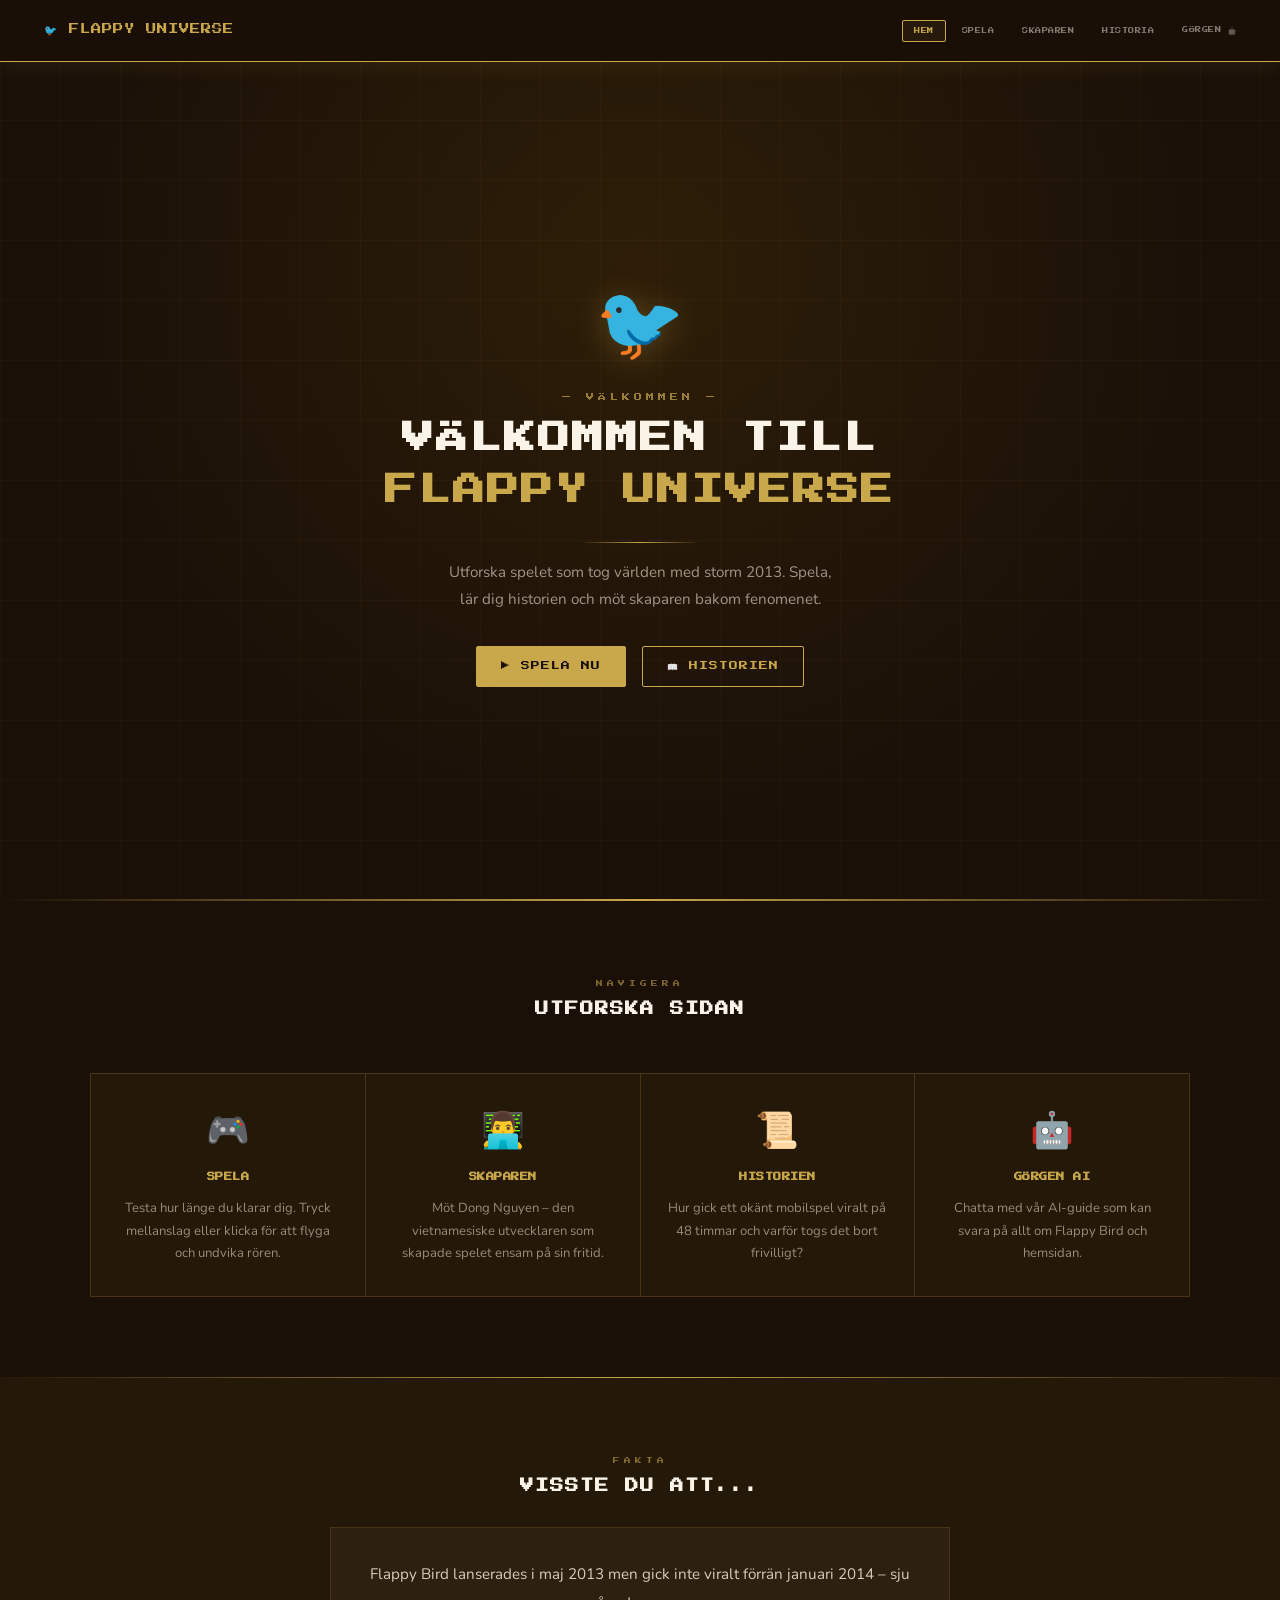
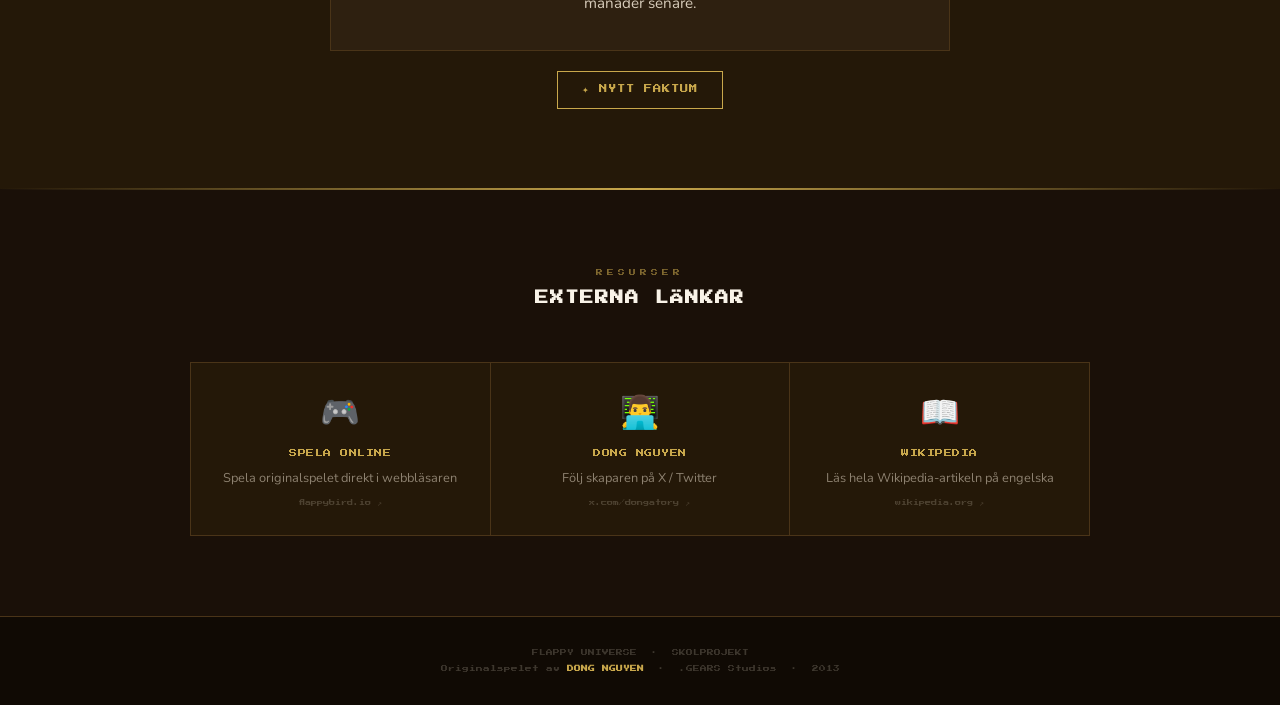
==== commit 5a215575: "Update title and styles for Flappy Universe" ====
--- a/index.html
+++ b/index.html
@@ -3,101 +3,113 @@
 <head>
 <meta charset="UTF-8">
 <meta name="viewport" content="width=device-width, initial-scale=1.0">
-<title>Flappy Bird – Hemsida</title>
+<title>Flappy Universe – Hemsida</title>
 <link href="https://fonts.googleapis.com/css2?family=Press+Start+2P&family=Nunito:wght@400;700;900&display=swap" rel="stylesheet">
 <style>
   :root {
-    --cyan: #00f5ff;
-    --mork: #050b14;
-    --yta: #0a1628;
-    --yta2: #0d1f35;
-    --kant: #0e2a40;
-    --text: #c8f0ff;
+    --guld: #c9a84c;
+    --guld2: #e8c97a;
+    --mork: #1a1008;
+    --yta: #241808;
+    --yta2: #2e2010;
+    --kant: #4a3418;
+    --text: #f5ead8;
+    --creme: #f9f3e8;
   }
   * { margin:0; padding:0; box-sizing:border-box; }
   body { font-family:'Nunito',sans-serif; background:var(--mork); color:var(--text); min-height:100vh; overflow-x:hidden; }
 
   nav {
     position:fixed; top:0; left:0; right:0; z-index:100;
-    background:rgba(5,11,20,0.97);
-    border-bottom:2px solid var(--cyan);
-    box-shadow:0 0 18px rgba(0,245,255,0.18);
-    display:flex; align-items:center; padding:0 16px; height:58px; gap:4px;
-  }
-  .logo { font-family:'Press Start 2P',monospace; font-size:.65rem; color:var(--cyan); text-decoration:none; margin-right:auto; text-shadow:0 0 10px var(--cyan); white-space:nowrap; }
-  nav a { font-family:'Press Start 2P',monospace; font-size:.4rem; color:#5599bb; text-decoration:none; padding:6px 9px; border:2px solid transparent; border-radius:4px; transition:.15s; white-space:nowrap; }
-  nav a:hover, nav a.on { color:var(--cyan); border-color:var(--cyan); background:rgba(0,245,255,.07); box-shadow:0 0 10px rgba(0,245,255,.15); }
-
+    background:rgba(26,16,8,0.98);
+    border-bottom:1px solid var(--guld);
+    box-shadow:0 2px 24px rgba(201,168,76,0.12);
+    display:flex; align-items:center; padding:0 32px; height:62px; gap:4px;
+  }
+  .logo { font-family:'Press Start 2P',monospace; font-size:.65rem; color:var(--guld); text-decoration:none; margin-right:auto; letter-spacing:1px; }
+  nav a { font-family:'Press Start 2P',monospace; font-size:.38rem; color:rgba(245,234,216,.5); text-decoration:none; padding:7px 11px; border:1px solid transparent; border-radius:2px; transition:.2s; white-space:nowrap; letter-spacing:.5px; }
+  nav a:hover, nav a.on { color:var(--guld); border-color:var(--guld); background:rgba(201,168,76,.07); }
+
+  /* HERO */
   .hero {
-    min-height:100vh; padding-top:58px;
-    background:radial-gradient(ellipse at 50% 0%, #0a2a4a 0%, #050b14 70%);
+    min-height:100vh; padding-top:62px;
+    background:radial-gradient(ellipse at 50% 30%, #2e1e08 0%, #1a1008 65%);
     display:flex; flex-direction:column; align-items:center; justify-content:center;
     position:relative; overflow:hidden;
   }
   .hero::before {
     content:''; position:absolute; inset:0;
-    background-image: linear-gradient(rgba(0,245,255,.04) 1px,transparent 1px), linear-gradient(90deg,rgba(0,245,255,.04) 1px,transparent 1px);
-    background-size:40px 40px; animation:gridMove 8s linear infinite;
-  }
-  @keyframes gridMove { from{background-position:0 0} to{background-position:0 40px} }
-  .hero::after { content:''; position:absolute; inset:0; pointer-events:none; background:repeating-linear-gradient(0deg,transparent,transparent 2px,rgba(0,0,0,.08) 2px,rgba(0,0,0,.08) 4px); }
-
-  .bird-anim { font-size:5rem; animation:bob .85s ease-in-out infinite alternate; cursor:pointer; z-index:2; filter:drop-shadow(0 0 20px rgba(0,245,255,.6)); }
-  @keyframes bob { from{transform:translateY(0) rotate(-5deg)} to{transform:translateY(-16px) rotate(6deg)} }
-
-  .hero-title { font-family:'Press Start 2P',monospace; font-size:clamp(1.2rem,5vw,2.4rem); text-align:center; z-index:2; padding:0 20px; color:#fff; text-shadow:0 0 20px var(--cyan),0 0 40px rgba(0,245,255,.4),4px 4px 0 rgba(0,0,0,.5); margin:12px 0 8px; line-height:1.5; }
-  .hero-title span { color:var(--cyan); }
-  .hero-sub { z-index:2; font-size:1rem; color:rgba(200,240,255,.7); text-align:center; max-width:460px; padding:0 20px; }
-  .btns { display:flex; gap:14px; margin-top:28px; z-index:2; flex-wrap:wrap; justify-content:center; padding:0 20px; }
-  .btn { font-family:'Press Start 2P',monospace; font-size:.62rem; padding:13px 22px; border-radius:4px; border:2px solid; cursor:pointer; text-decoration:none; display:inline-block; transition:.15s; }
-  .btn:active { transform:translateY(2px); }
-  .btn-c { background:transparent; color:var(--cyan); border-color:var(--cyan); box-shadow:0 0 14px rgba(0,245,255,.3),inset 0 0 14px rgba(0,245,255,.05); }
-  .btn-c:hover { background:rgba(0,245,255,.1); box-shadow:0 0 24px rgba(0,245,255,.5); }
-  .btn-s { background:var(--cyan); color:#050b14; border-color:var(--cyan); box-shadow:0 0 18px rgba(0,245,255,.4); }
-  .btn-s:hover { background:#33f7ff; box-shadow:0 0 28px rgba(0,245,255,.7); }
-
-  .cards-sec { background:var(--mork); padding:72px 24px; position:relative; }
-  .cards-sec::before { content:''; position:absolute; top:0; left:0; right:0; height:1px; background:linear-gradient(90deg,transparent,var(--cyan),transparent); }
-  .sec-title { font-family:'Press Start 2P',monospace; font-size:.9rem; color:var(--cyan); text-align:center; margin-bottom:44px; text-shadow:0 0 14px var(--cyan); }
-  .cards { display:grid; grid-template-columns:repeat(auto-fit,minmax(200px,1fr)); gap:20px; max-width:1100px; margin:0 auto; }
-  .card { background:var(--yta); border:1px solid var(--kant); border-radius:6px; padding:26px 22px; text-align:center; transition:.25s; text-decoration:none; color:inherit; display:block; position:relative; overflow:hidden; }
-  .card::before { content:''; position:absolute; top:0; left:0; right:0; height:2px; background:linear-gradient(90deg,transparent,var(--cyan),transparent); opacity:0; transition:.25s; }
-  .card:hover { border-color:rgba(0,245,255,.4); transform:translateY(-5px); background:var(--yta2); box-shadow:0 0 30px rgba(0,245,255,.12),0 14px 40px rgba(0,0,0,.4); }
-  .card:hover::before { opacity:1; }
-  .card-icon { font-size:2.4rem; margin-bottom:14px; display:block; filter:drop-shadow(0 0 8px rgba(0,245,255,.4)); }
-  .card h3 { font-family:'Press Start 2P',monospace; font-size:.58rem; color:var(--cyan); margin-bottom:10px; line-height:1.7; text-shadow:0 0 8px rgba(0,245,255,.4); }
-  .card p { font-size:.84rem; color:rgba(200,240,255,.6); line-height:1.65; }
-
-  .facts-sec { background:var(--yta); padding:72px 24px; position:relative; }
-  .facts-sec::before,.facts-sec::after { content:''; position:absolute; left:0; right:0; height:1px; background:linear-gradient(90deg,transparent,var(--cyan),transparent); }
+    background-image:
+      linear-gradient(rgba(201,168,76,.035) 1px, transparent 1px),
+      linear-gradient(90deg, rgba(201,168,76,.035) 1px, transparent 1px);
+    background-size:60px 60px;
+  }
+  .hero::after {
+    content:''; position:absolute; bottom:0; left:0; right:0; height:1px;
+    background:linear-gradient(90deg, transparent, var(--guld), transparent);
+  }
+
+  .bird-anim { font-size:4.5rem; animation:bob .9s ease-in-out infinite alternate; z-index:2; filter:drop-shadow(0 4px 16px rgba(201,168,76,.3)); }
+  @keyframes bob { from{transform:translateY(0) rotate(-4deg)} to{transform:translateY(-14px) rotate(5deg)} }
+
+  .hero-eyebrow { font-family:'Press Start 2P',monospace; font-size:.5rem; color:var(--guld); letter-spacing:4px; z-index:2; margin:20px 0 12px; opacity:.7; }
+  .hero-title { font-family:'Press Start 2P',monospace; font-size:clamp(1rem,4vw,2rem); text-align:center; z-index:2; padding:0 20px; color:var(--creme); letter-spacing:2px; line-height:1.6; margin-bottom:10px; }
+  .hero-title span { color:var(--guld); }
+  .hero-divider { width:120px; height:1px; background:linear-gradient(90deg,transparent,var(--guld),transparent); z-index:2; margin:16px 0; }
+  .hero-sub { z-index:2; font-size:.95rem; color:rgba(245,234,216,.6); text-align:center; max-width:440px; padding:0 20px; line-height:1.8; }
+  .btns { display:flex; gap:16px; margin-top:32px; z-index:2; flex-wrap:wrap; justify-content:center; padding:0 20px; }
+  .btn { font-family:'Press Start 2P',monospace; font-size:.55rem; padding:14px 24px; border-radius:2px; cursor:pointer; text-decoration:none; display:inline-block; transition:.2s; letter-spacing:1px; }
+  .btn-fill { background:var(--guld); color:var(--mork); border:1px solid var(--guld); }
+  .btn-fill:hover { background:var(--guld2); }
+  .btn-out { background:transparent; color:var(--guld); border:1px solid var(--guld); }
+  .btn-out:hover { background:rgba(201,168,76,.1); }
+
+  /* CARDS */
+  .cards-sec { background:var(--mork); padding:80px 32px; position:relative; }
+  .cards-sec::before { content:''; position:absolute; top:0; left:0; right:0; height:1px; background:linear-gradient(90deg,transparent,var(--guld),transparent); }
+  .sec-label { font-family:'Press Start 2P',monospace; font-size:.42rem; color:var(--guld); text-align:center; letter-spacing:4px; margin-bottom:10px; opacity:.6; }
+  .sec-title { font-family:'Press Start 2P',monospace; font-size:.85rem; color:var(--creme); text-align:center; margin-bottom:52px; letter-spacing:1px; line-height:1.8; }
+  .cards { display:grid; grid-template-columns:repeat(auto-fit,minmax(210px,1fr)); gap:1px; max-width:1100px; margin:0 auto; background:var(--kant); border:1px solid var(--kant); }
+  .card { background:var(--yta); padding:32px 24px; text-align:center; transition:.25s; text-decoration:none; color:inherit; display:block; position:relative; }
+  .card:hover { background:var(--yta2); }
+  .card::after { content:''; position:absolute; bottom:0; left:50%; transform:translateX(-50%); width:0; height:1px; background:var(--guld); transition:.3s; }
+  .card:hover::after { width:60%; }
+  .card-icon { font-size:2.2rem; margin-bottom:16px; display:block; }
+  .card h3 { font-family:'Press Start 2P',monospace; font-size:.52rem; color:var(--guld); margin-bottom:12px; line-height:1.8; letter-spacing:.5px; }
+  .card p { font-size:.82rem; color:rgba(245,234,216,.55); line-height:1.7; }
+
+  /* FACTS */
+  .facts-sec { background:var(--yta); padding:80px 32px; position:relative; }
+  .facts-sec::before,.facts-sec::after { content:''; position:absolute; left:0; right:0; height:1px; background:linear-gradient(90deg,transparent,var(--guld),transparent); }
   .facts-sec::before { top:0; } .facts-sec::after { bottom:0; }
-  .fact-box { max-width:640px; margin:0 auto; text-align:center; }
-  .fact-text { font-size:1rem; line-height:1.8; color:rgba(200,240,255,.88); background:var(--yta2); border:1px solid rgba(0,245,255,.2); border-radius:6px; padding:28px; min-height:100px; display:flex; align-items:center; justify-content:center; margin-bottom:18px; transition:.3s; }
-  .fact-btn { font-family:'Press Start 2P',monospace; font-size:.58rem; padding:12px 22px; background:transparent; color:var(--cyan); border:2px solid var(--cyan); border-radius:4px; cursor:pointer; box-shadow:0 0 14px rgba(0,245,255,.25); transition:.15s; }
-  .fact-btn:hover { background:rgba(0,245,255,.1); box-shadow:0 0 22px rgba(0,245,255,.45); }
-
-  .links-sec { background:var(--mork); padding:72px 24px; position:relative; }
-  .links-sec::before { content:''; position:absolute; top:0; left:0; right:0; height:1px; background:linear-gradient(90deg,transparent,var(--cyan),transparent); }
-  .link-cards { display:grid; grid-template-columns:repeat(auto-fit,minmax(220px,1fr)); gap:16px; max-width:900px; margin:0 auto; }
-  .link-card { display:block; background:var(--yta); border:1px solid var(--kant); border-radius:6px; padding:26px 20px; text-decoration:none; color:var(--text); transition:.25s; position:relative; overflow:hidden; text-align:center; }
-  .link-card::before { content:''; position:absolute; top:0; left:0; right:0; height:2px; background:linear-gradient(90deg,transparent,var(--cyan),transparent); opacity:0; transition:.25s; }
-  .link-card:hover { border-color:rgba(0,245,255,.4); transform:translateY(-4px); background:var(--yta2); box-shadow:0 0 28px rgba(0,245,255,.12); }
-  .link-card:hover::before { opacity:1; }
-  .link-icon { font-size:2.2rem; margin-bottom:12px; display:block; filter:drop-shadow(0 0 8px rgba(0,245,255,.5)); }
-  .link-title { font-family:'Press Start 2P',monospace; font-size:.56rem; color:var(--cyan); margin-bottom:8px; text-shadow:0 0 8px var(--cyan); line-height:1.7; }
-  .link-desc { font-size:.82rem; color:rgba(200,240,255,.55); line-height:1.6; margin-bottom:10px; }
-  .link-url { font-family:'Press Start 2P',monospace; font-size:.42rem; color:rgba(200,240,255,.22); }
-
-  footer { background:#030810; border-top:1px solid var(--kant); text-align:center; padding:26px; font-family:'Press Start 2P',monospace; font-size:.45rem; color:rgba(200,240,255,.25); line-height:2.2; }
-  footer b { color:var(--cyan); text-shadow:0 0 8px var(--cyan); }
-
-  @media(max-width:600px){ nav a{font-size:.35rem;padding:5px 6px;} .logo{font-size:.55rem;} }
+  .fact-box { max-width:620px; margin:0 auto; text-align:center; }
+  .fact-text { font-size:.95rem; line-height:1.9; color:rgba(245,234,216,.85); background:var(--yta2); border:1px solid var(--kant); padding:32px; min-height:110px; display:flex; align-items:center; justify-content:center; margin-bottom:20px; transition:.3s; }
+  .fact-btn { font-family:'Press Start 2P',monospace; font-size:.52rem; padding:13px 24px; background:transparent; color:var(--guld); border:1px solid var(--guld); cursor:pointer; transition:.2s; letter-spacing:1px; }
+  .fact-btn:hover { background:rgba(201,168,76,.1); }
+
+  /* LINKS */
+  .links-sec { background:var(--mork); padding:80px 32px; position:relative; }
+  .links-sec::before { content:''; position:absolute; top:0; left:0; right:0; height:1px; background:linear-gradient(90deg,transparent,var(--guld),transparent); }
+  .link-cards { display:grid; grid-template-columns:repeat(auto-fit,minmax(220px,1fr)); gap:1px; max-width:900px; margin:0 auto; background:var(--kant); border:1px solid var(--kant); }
+  .link-card { display:block; background:var(--yta); padding:28px 22px; text-decoration:none; color:var(--text); transition:.2s; text-align:center; position:relative; }
+  .link-card:hover { background:var(--yta2); }
+  .link-card::after { content:''; position:absolute; bottom:0; left:50%; transform:translateX(-50%); width:0; height:1px; background:var(--guld); transition:.3s; }
+  .link-card:hover::after { width:60%; }
+  .link-icon { font-size:2rem; margin-bottom:12px; display:block; }
+  .link-title { font-family:'Press Start 2P',monospace; font-size:.5rem; color:var(--guld); margin-bottom:8px; line-height:1.8; letter-spacing:.5px; }
+  .link-desc { font-size:.8rem; color:rgba(245,234,216,.5); line-height:1.65; margin-bottom:10px; }
+  .link-url { font-family:'Press Start 2P',monospace; font-size:.38rem; color:rgba(245,234,216,.2); }
+
+  footer { background:#100a04; border-top:1px solid var(--kant); text-align:center; padding:28px; font-family:'Press Start 2P',monospace; font-size:.42rem; color:rgba(245,234,216,.2); line-height:2.4; }
+  footer b { color:var(--guld); }
+
+  @media(max-width:600px){ nav a{font-size:.32rem;padding:5px 7px;} .logo{font-size:.55rem;} nav{padding:0 16px;} }
 </style>
 </head>
 <body>
 
 <nav>
-  <a href="index.html" class="logo">🐦 FLAPPY</a>
+  <a href="index.html" class="logo">🐦 FLAPPY UNIVERSE</a>
   <a href="index.html" class="on">HEM</a>
   <a href="spelet.html">SPELA</a>
   <a href="skaparen.html">SKAPAREN</a>
@@ -107,74 +119,79 @@
 
 <section class="hero">
   <div class="bird-anim">🐦</div>
-  <h1 class="hero-title">VÄLKOMMEN TILL<br><span>FLAPPY BIRD</span></h1>
+  <div class="hero-eyebrow">— VÄLKOMMEN —</div>
+  <h1 class="hero-title">VÄLKOMMEN TILL<br><span>FLAPPY UNIVERSE</span></h1>
+  <div class="hero-divider"></div>
   <p class="hero-sub">Utforska spelet som tog världen med storm 2013. Spela, lär dig historien och möt skaparen bakom fenomenet.</p>
   <div class="btns">
-    <a href="spelet.html" class="btn btn-s">▶ SPELA NU</a>
-    <a href="historia.html" class="btn btn-c">📖 HISTORIEN</a>
+    <a href="spelet.html" class="btn btn-fill">▶ SPELA NU</a>
+    <a href="historia.html" class="btn btn-out">📖 HISTORIEN</a>
   </div>
 </section>
 
 <section class="cards-sec">
-  <h2 class="sec-title">// UTFORSKA SIDAN</h2>
+  <div class="sec-label">NAVIGERA</div>
+  <h2 class="sec-title">UTFORSKA SIDAN</h2>
   <div class="cards">
     <a class="card" href="spelet.html">
       <span class="card-icon">🎮</span>
-      <h3>SPELA FLAPPY BIRD</h3>
-      <p>Testa hur länge du klarar dig. Tryck mellanslag eller klicka för att flyga uppåt och undvika rören.</p>
+      <h3>SPELA</h3>
+      <p>Testa hur länge du klarar dig. Tryck mellanslag eller klicka för att flyga och undvika rören.</p>
     </a>
     <a class="card" href="skaparen.html">
       <span class="card-icon">👨‍💻</span>
-      <h3>OM SKAPAREN</h3>
+      <h3>SKAPAREN</h3>
       <p>Möt Dong Nguyen – den vietnamesiske utvecklaren som skapade spelet ensam på sin fritid.</p>
     </a>
     <a class="card" href="historia.html">
       <span class="card-icon">📜</span>
       <h3>HISTORIEN</h3>
-      <p>Hur gick ett okänt mobilspel viralt på 48 timmar och varför togs det sedan bort frivilligt?</p>
+      <p>Hur gick ett okänt mobilspel viralt på 48 timmar och varför togs det bort frivilligt?</p>
     </a>
     <a class="card" href="gorgen.html">
       <span class="card-icon">🤖</span>
-      <h3>CHATTA MED GÖRGEN</h3>
-      <p>Ställ frågor till vår AI-chatbot Görgen som kan allt om Flappy Bird och hemsidan.</p>
+      <h3>GÖRGEN AI</h3>
+      <p>Chatta med vår AI-guide som kan svara på allt om Flappy Bird och hemsidan.</p>
     </a>
   </div>
 </section>
 
 <section class="facts-sec">
   <div class="fact-box">
-    <h2 class="sec-title">// VISSTE DU ATT...</h2>
+    <div class="sec-label">FAKTA</div>
+    <h2 class="sec-title" style="margin-bottom:28px;">VISSTE DU ATT...</h2>
     <div class="fact-text" id="factText">Laddar faktum...</div>
-    <button class="fact-btn" onclick="newFact()">⚡ NYTT FAKTUM</button>
+    <button class="fact-btn" onclick="newFact()">✦ NYTT FAKTUM</button>
   </div>
 </section>
 
 <section class="links-sec">
-  <h2 class="sec-title">// EXTERNA LÄNKAR</h2>
+  <div class="sec-label" style="text-align:center;margin-bottom:10px;">RESURSER</div>
+  <h2 class="sec-title">EXTERNA LÄNKAR</h2>
   <div class="link-cards">
     <a class="link-card" href="https://flappybird.io" target="_blank" rel="noopener">
       <span class="link-icon">🎮</span>
-      <div class="link-title">SPELA FLAPPY BIRD</div>
-      <div class="link-desc">Spela originalspelet direkt i webbläsaren på flappybird.io</div>
+      <div class="link-title">SPELA ONLINE</div>
+      <div class="link-desc">Spela originalspelet direkt i webbläsaren</div>
       <div class="link-url">flappybird.io ↗</div>
     </a>
     <a class="link-card" href="https://x.com/dongatory" target="_blank" rel="noopener">
       <span class="link-icon">👨‍💻</span>
-      <div class="link-title">DONG NGUYENS TWITTER</div>
-      <div class="link-desc">Följ skaparen Dong Nguyen på X / Twitter</div>
+      <div class="link-title">DONG NGUYEN</div>
+      <div class="link-desc">Följ skaparen på X / Twitter</div>
       <div class="link-url">x.com/dongatory ↗</div>
     </a>
     <a class="link-card" href="https://en.wikipedia.org/wiki/Flappy_Bird" target="_blank" rel="noopener">
       <span class="link-icon">📖</span>
       <div class="link-title">WIKIPEDIA</div>
-      <div class="link-desc">Läs hela Flappy Birds Wikipedia-artikel på engelska</div>
+      <div class="link-desc">Läs hela Wikipedia-artikeln på engelska</div>
       <div class="link-url">wikipedia.org ↗</div>
     </a>
   </div>
 </section>
 
 <footer>
-  <div>FLAPPY BIRD HEMSIDA &nbsp;·&nbsp; SKOLPROJEKT</div>
+  <div>FLAPPY UNIVERSE &nbsp;·&nbsp; SKOLPROJEKT</div>
   <div>Originalspelet av <b>DONG NGUYEN</b> &nbsp;·&nbsp; .GEARS Studios &nbsp;·&nbsp; 2013</div>
 </footer>
 
@@ -196,8 +213,8 @@
   let i; do { i = Math.floor(Math.random()*facts.length); } while(i===last);
   last = i;
   const el = document.getElementById('factText');
-  el.style.opacity='0'; el.style.transform='translateY(6px)';
-  setTimeout(()=>{ el.textContent=facts[i]; el.style.transition='opacity .3s,transform .3s'; el.style.opacity='1'; el.style.transform='translateY(0)'; },180);
+  el.style.opacity='0';
+  setTimeout(()=>{ el.textContent=facts[i]; el.style.transition='opacity .4s'; el.style.opacity='1'; },200);
 }
 newFact();
 </script>
